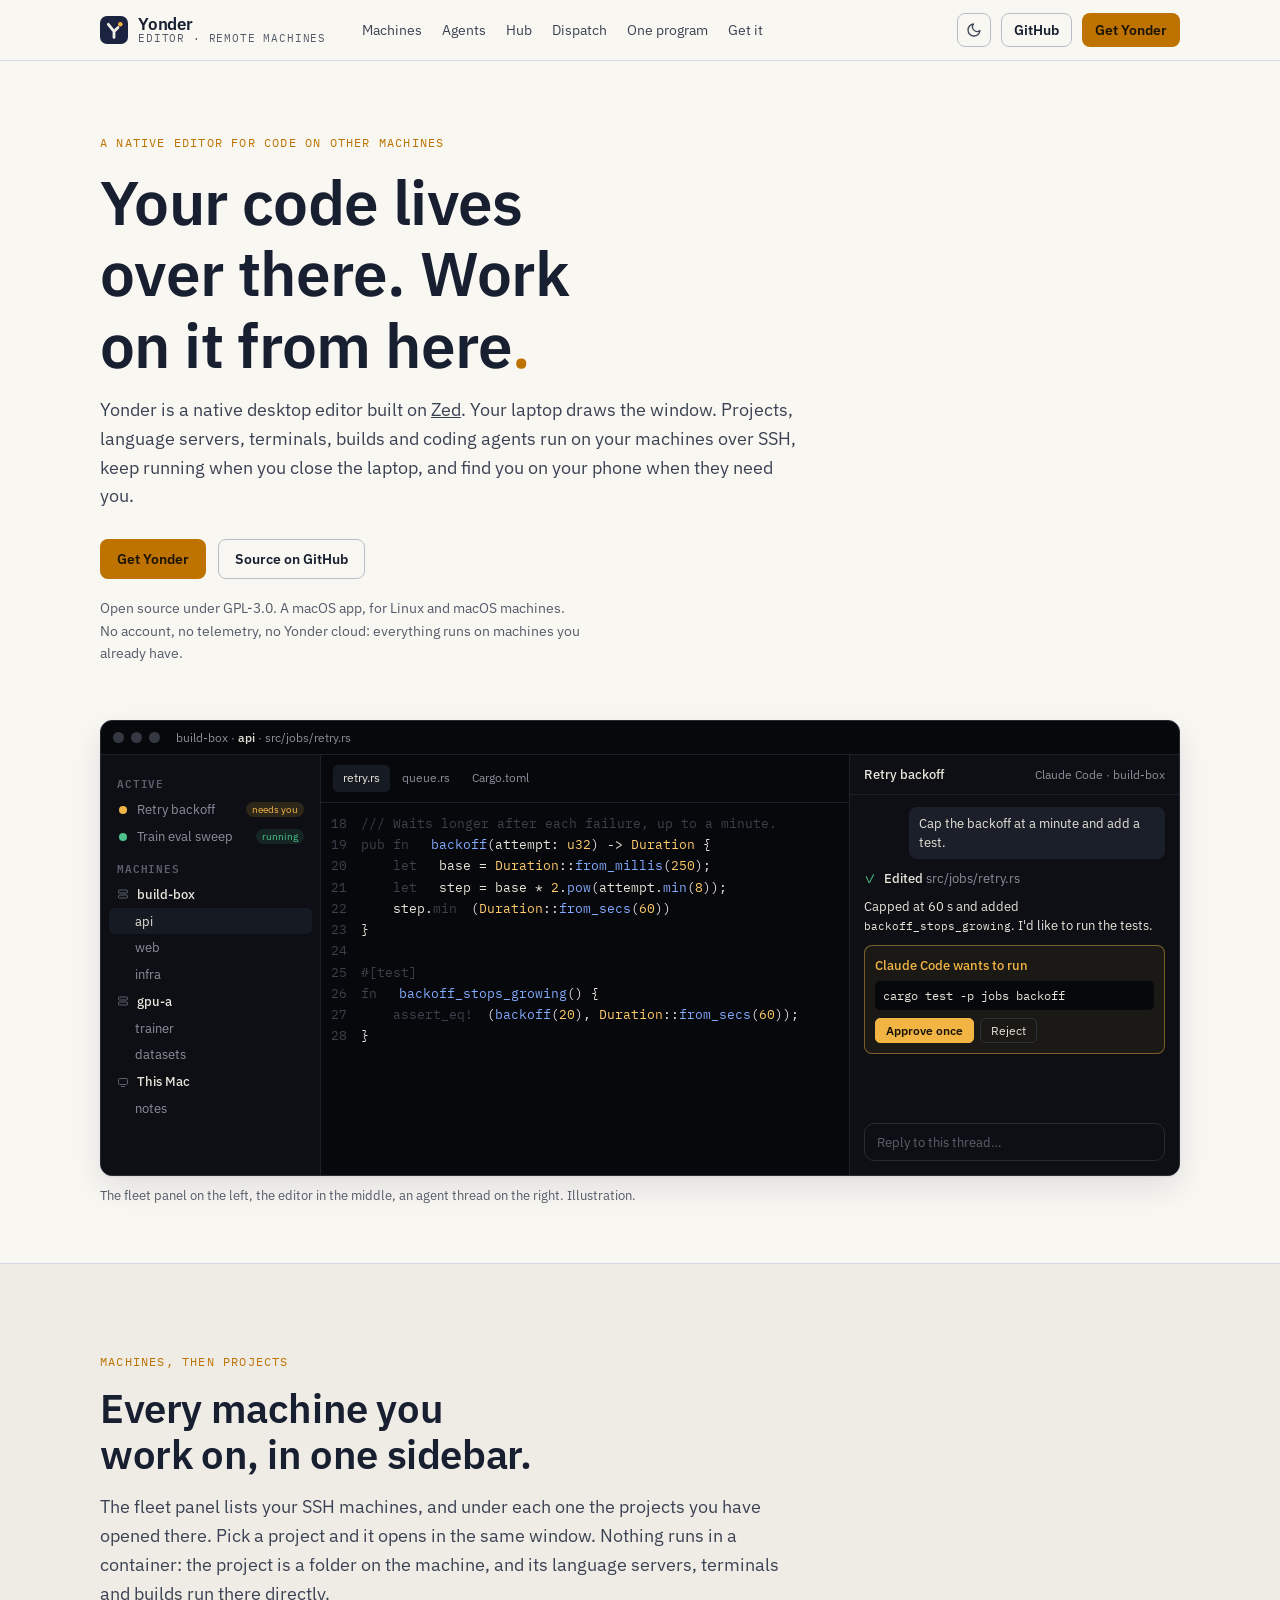
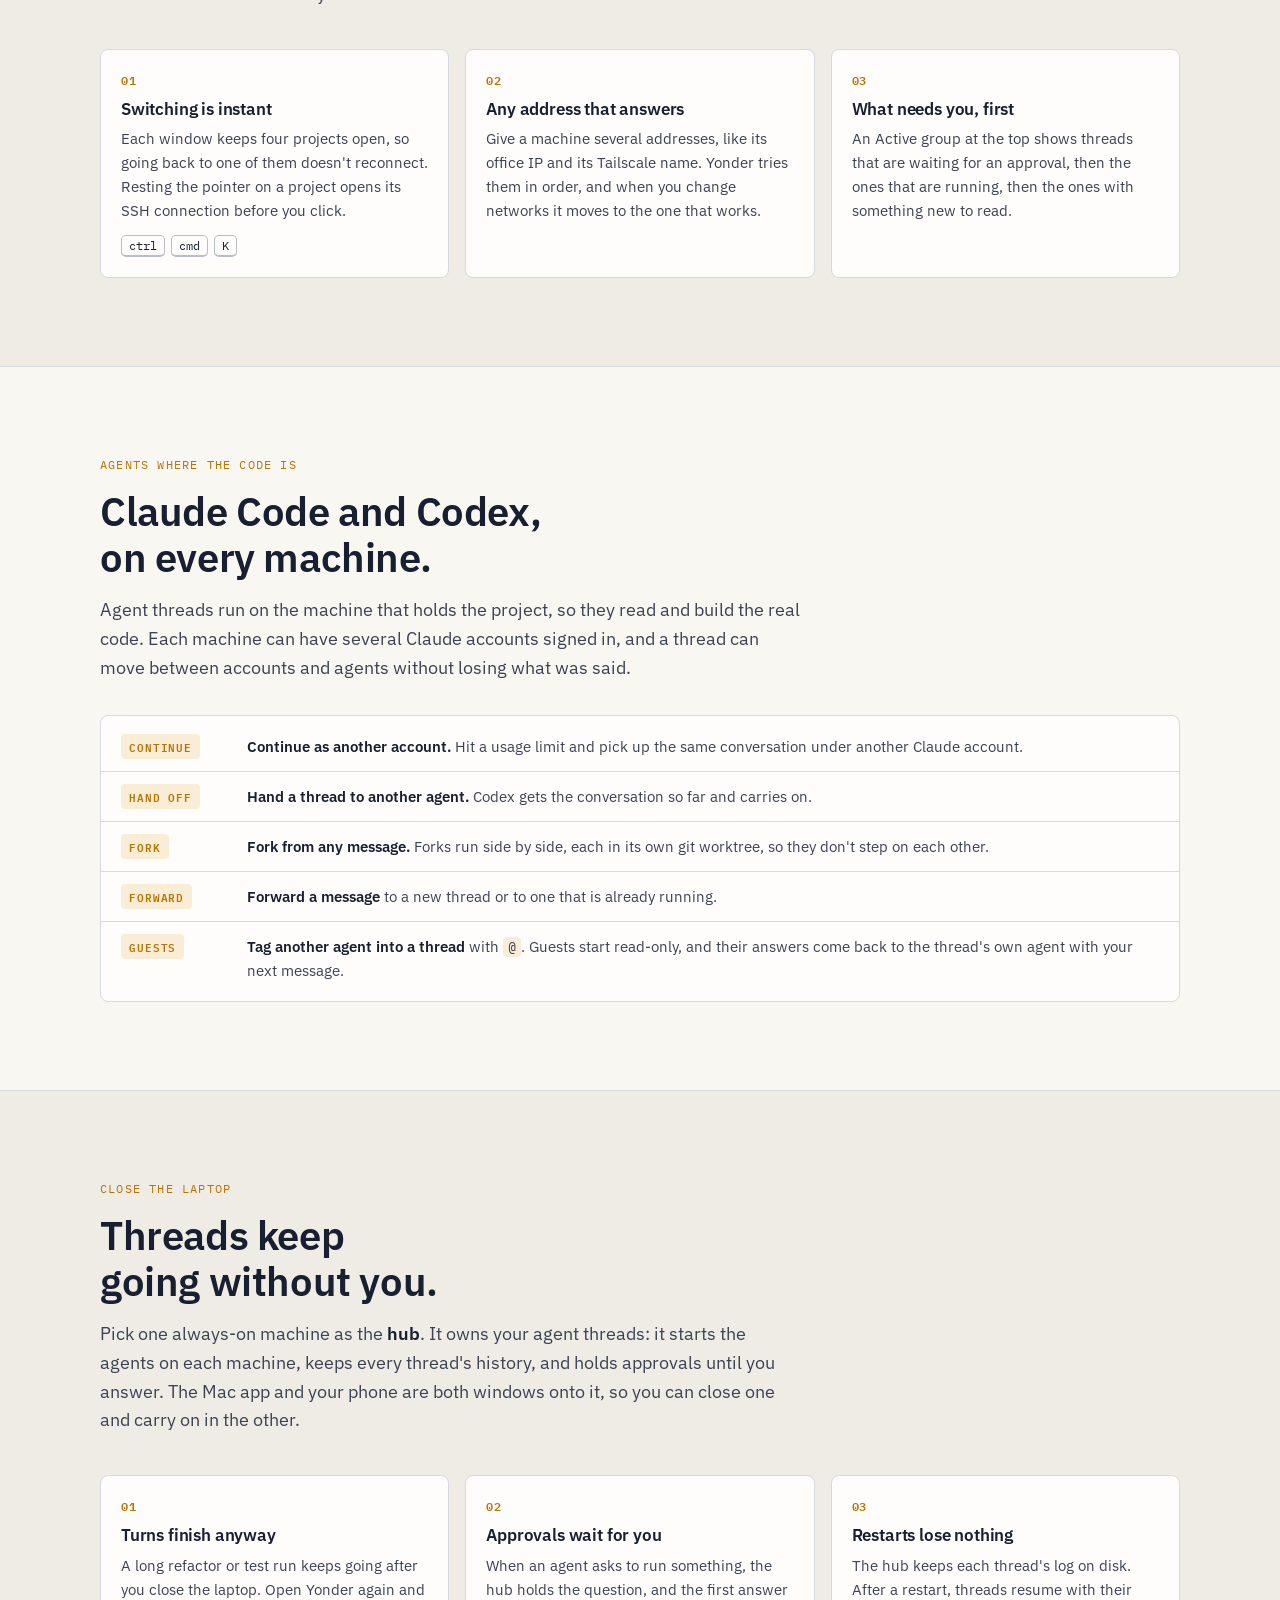
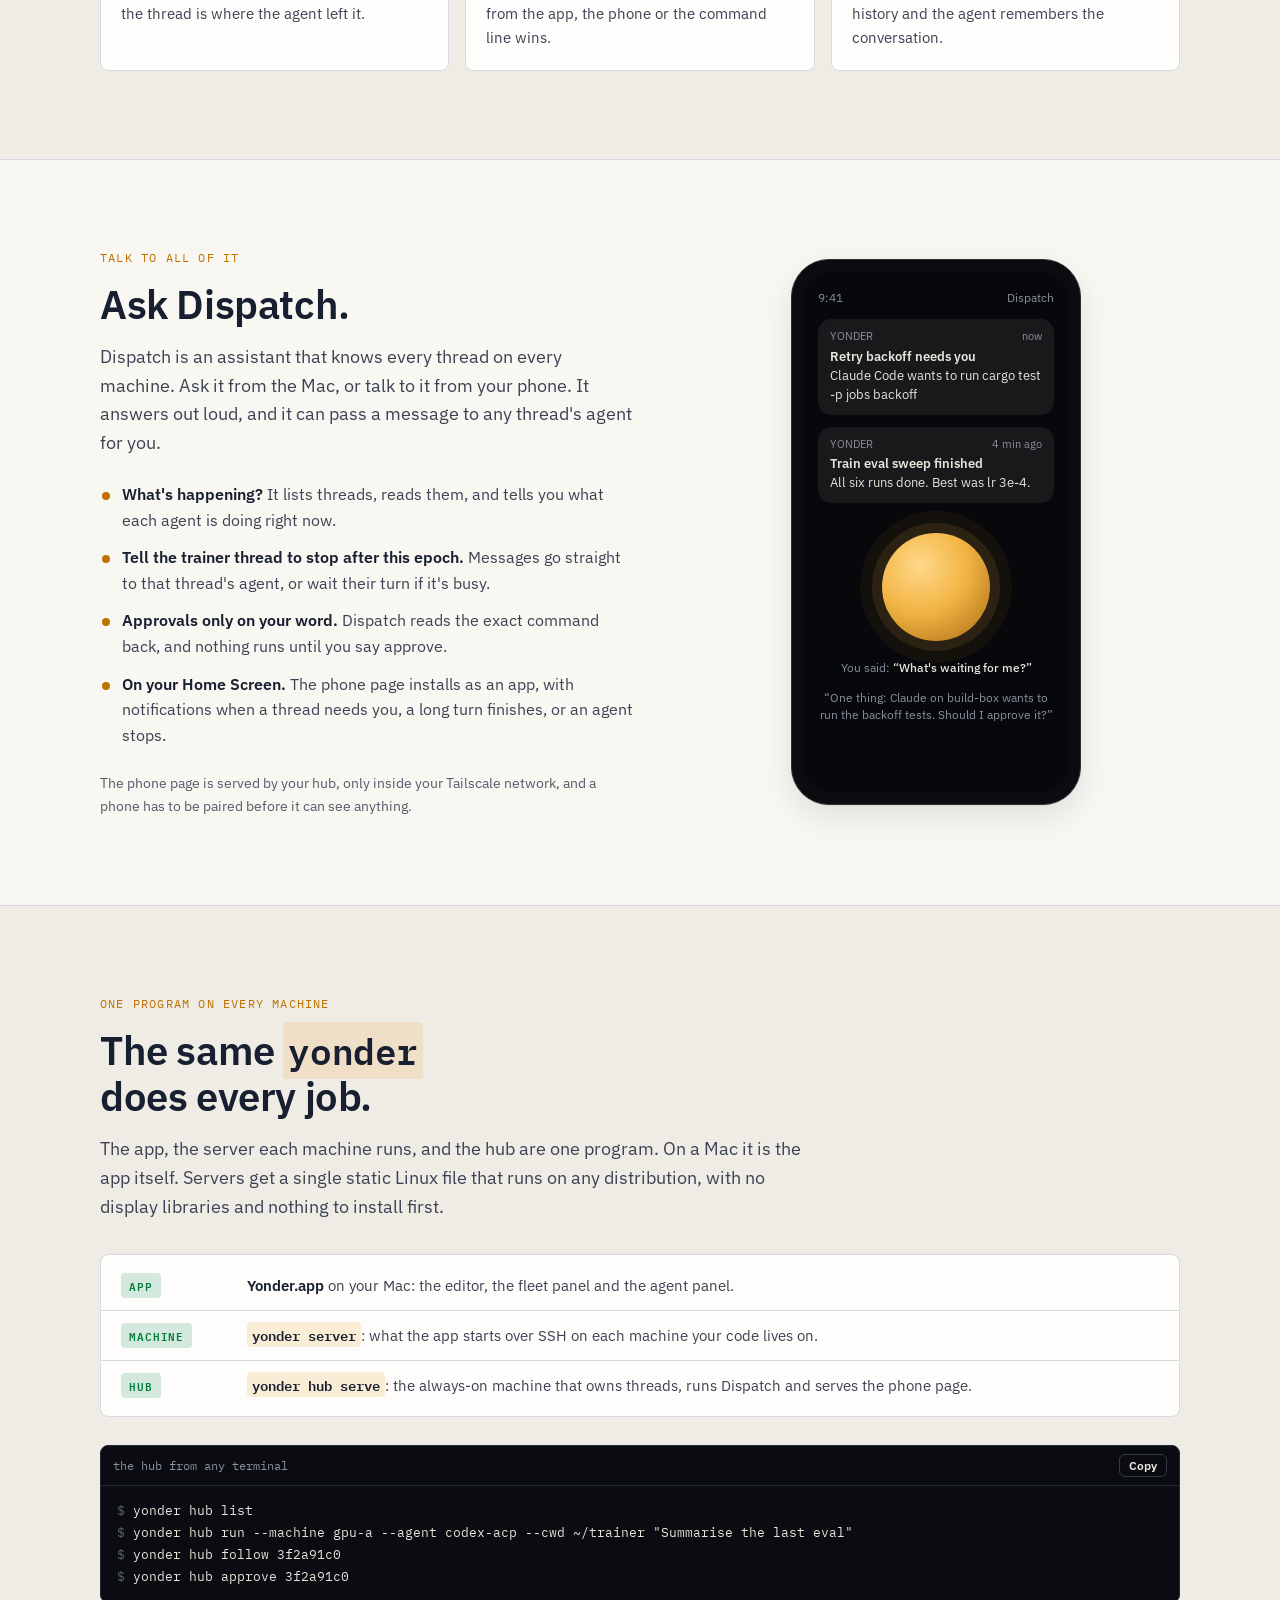
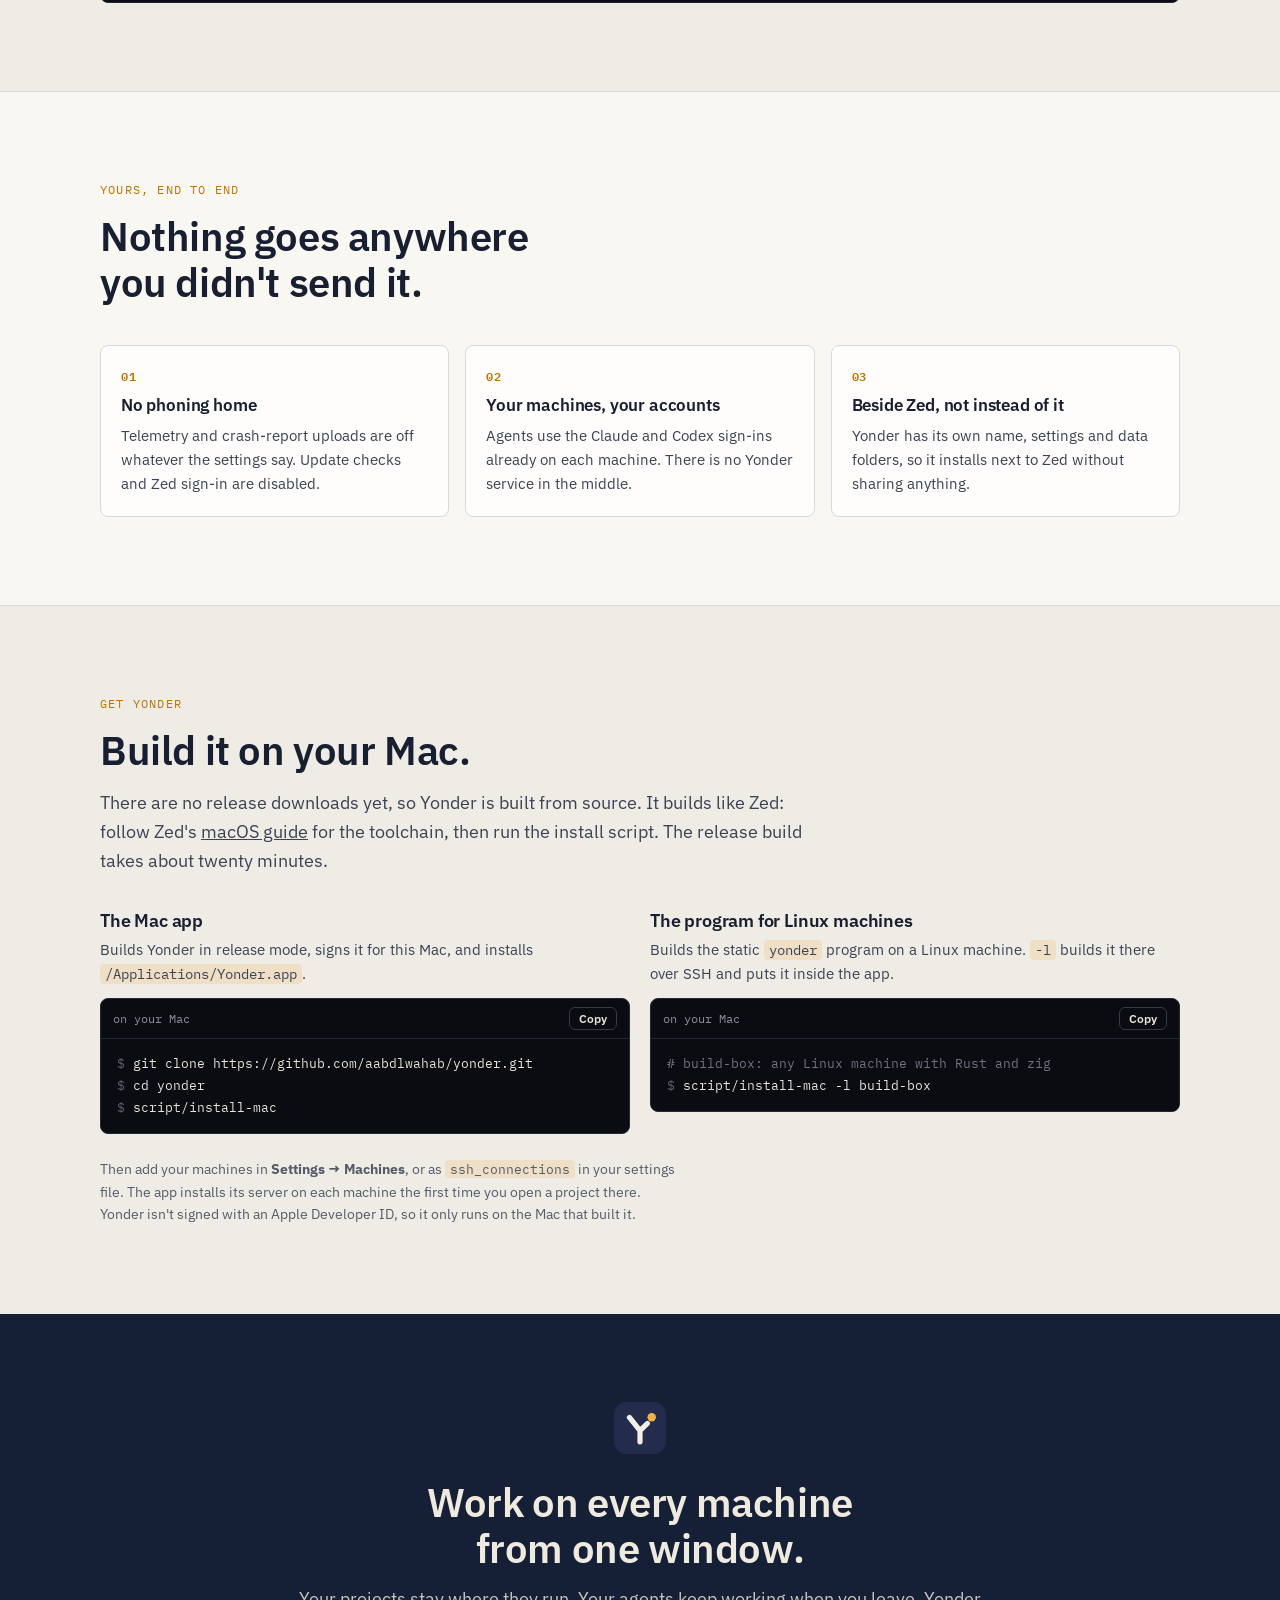
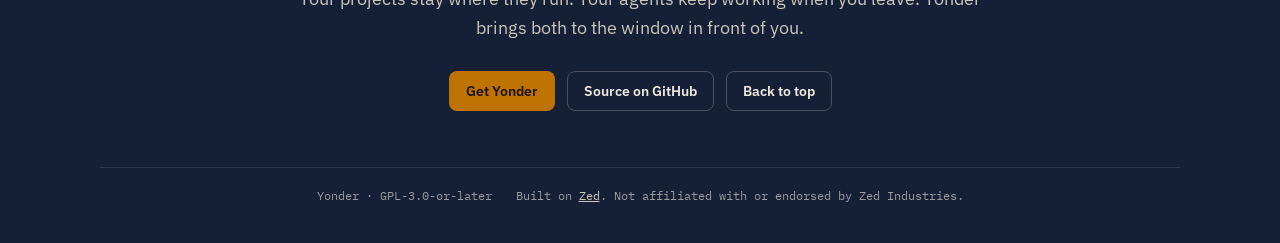
==== index.html @ e9d2e7f4 "Publish the site from b0481f9cb9" ====
<!doctype html>
<html lang="en" data-theme="dark">
  <head>
    <meta charset="utf-8" />
    <meta name="viewport" content="width=device-width, initial-scale=1, viewport-fit=cover" />
    <title>Yonder — a native editor for code on other machines</title>
    <meta
      name="description"
      content="Yonder is a native desktop editor built on Zed. Your projects, terminals and agents run on your machines over SSH, keep running with the laptop shut, and answer you from your phone."
    />
    <meta property="og:title" content="Yonder" />
    <meta property="og:description" content="A native editor for code on other machines. Built on Zed." />
    <meta property="og:image" content="https://aabdlwahab.github.io/yonder/assets/icon-512.png" />
    <!-- Apply the saved theme before first paint, so a light-theme reader never
         sees a dark flash. -->
    <script>
      (function () {
        var theme = null;
        try { theme = localStorage.getItem("yonder-theme"); } catch (error) {}
        if (theme !== "light" && theme !== "dark") {
          theme = window.matchMedia && matchMedia("(prefers-color-scheme: light)").matches ? "light" : "dark";
        }
        document.documentElement.setAttribute("data-theme", theme);
      })();
    </script>
    <link rel="preconnect" href="https://fonts.googleapis.com" />
    <link rel="preconnect" href="https://fonts.gstatic.com" crossorigin />
    <link rel="stylesheet" href="https://fonts.googleapis.com/css2?family=IBM+Plex+Mono:wght@400;500;600&family=IBM+Plex+Sans:wght@400;500;600&display=swap" />
    <link rel="stylesheet" href="assets/site.css" />
    <link rel="icon" type="image/svg+xml" href="assets/mark.svg" />
    <link rel="apple-touch-icon" href="assets/icon-180.png" />
  </head>
  <body>
    <!-- ========================= HEADER ========================= -->
    <header class="hdr">
      <div class="wrap hdr-in">
        <a class="lockup" href="#top" aria-label="Yonder home">
          <span class="mark" aria-hidden="true">
            <svg width="28" height="28" viewBox="0 0 32 32">
              <rect width="32" height="32" rx="8" fill="#1b2340" />
              <path d="M9.5 9.5 L16 17.6 M20.6 13.2 L16 17.6 V24.5" fill="none" stroke="#f2efe6" stroke-width="3.2" stroke-linecap="round" stroke-linejoin="round" />
              <circle cx="23.2" cy="9.4" r="2.6" fill="#f2b544" />
            </svg>
          </span>
          <span class="lockup-txt">
            <span class="wordmark">Yonder</span>
            <span class="sublabel">editor · remote machines</span>
          </span>
        </a>
        <nav class="nav" aria-label="Sections">
          <a href="#machines">Machines</a>
          <a href="#agents">Agents</a>
          <a href="#hub">Hub</a>
          <a href="#dispatch">Dispatch</a>
          <a href="#program">One program</a>
          <a href="#get">Get it</a>
        </nav>
        <div class="hdr-right">
          <button class="icon-btn" id="theme" type="button" aria-label="Switch between light and dark">
            <svg class="i-sun" width="16" height="16" viewBox="0 0 24 24" fill="none" stroke="currentColor" stroke-width="2" stroke-linecap="round"><circle cx="12" cy="12" r="4"/><path d="M12 2v2M12 20v2M2 12h2M20 12h2M4.9 4.9l1.4 1.4M17.7 17.7l1.4 1.4M19.1 4.9l-1.4 1.4M6.3 17.7l-1.4 1.4"/></svg>
            <svg class="i-moon" width="16" height="16" viewBox="0 0 24 24" fill="none" stroke="currentColor" stroke-width="2" stroke-linecap="round" stroke-linejoin="round"><path d="M21 12.8A9 9 0 1 1 11.2 3a7 7 0 0 0 9.8 9.8Z"/></svg>
          </button>
          <a class="btn btn-ghost hdr-cta" href="https://github.com/aabdlwahab/yonder">GitHub</a>
          <a class="btn btn-primary hdr-cta" href="#get">Get Yonder</a>
        </div>
      </div>
    </header>

    <main id="top">
      <!-- ========================= HERO ========================= -->
      <section class="hero">
        <div class="wrap">
          <p class="eyebrow">a native editor for code on other machines</p>
          <h1>Your code lives over there. Work on it from here<span class="dot">.</span></h1>
          <p class="lede">
            Yonder is a native desktop editor built on <a href="https://zed.dev">Zed</a>. Your laptop
            draws the window. Projects, language servers, terminals, builds and coding agents run
            on your machines over SSH, keep running when you close the laptop, and find you on your
            phone when they need you.
          </p>
          <div class="hero-ctas">
            <a class="btn btn-primary" href="#get">Get Yonder</a>
            <a class="btn btn-ghost" href="https://github.com/aabdlwahab/yonder">Source on GitHub</a>
          </div>
          <p class="hero-note">
            Open source under GPL-3.0. A macOS app, for Linux and macOS machines. No account, no
            telemetry, no Yonder cloud: everything runs on machines you already have.
          </p>

          <!-- An illustration of the app, not a screenshot. Decorative; the text
               around it says the same things. -->
          <div class="app" aria-hidden="true">
            <div class="app-scroll">
              <div class="app-inner">
                <div class="app-bar">
                  <span class="app-dots"><i></i><i></i><i></i></span>
                  <span class="app-crumb">build-box · <b>api</b> · src/jobs/retry.rs</span>
                </div>
                <div class="app-body">
                  <aside class="fleet">
                    <div class="fleet-h">Active</div>
                    <div class="fleet-row"><svg class="ic" viewBox="0 0 12 12"><circle cx="6" cy="6" r="4" fill="#f2b544"/></svg>Retry backoff<span class="pill wait">needs you</span></div>
                    <div class="fleet-row"><svg class="ic" viewBox="0 0 12 12"><circle cx="6" cy="6" r="4" fill="#4cc38a"/></svg>Train eval sweep<span class="pill run">running</span></div>
                    <div class="fleet-h">Machines</div>
                    <div class="fleet-row machine"><svg class="ic" viewBox="0 0 12 12" fill="none" stroke="currentColor"><rect x="1.5" y="2" width="9" height="3" rx="1"/><rect x="1.5" y="7" width="9" height="3" rx="1"/></svg>build-box</div>
                    <div class="fleet-row proj on">api</div>
                    <div class="fleet-row proj">web</div>
                    <div class="fleet-row proj">infra</div>
                    <div class="fleet-row machine"><svg class="ic" viewBox="0 0 12 12" fill="none" stroke="currentColor"><rect x="1.5" y="2" width="9" height="3" rx="1"/><rect x="1.5" y="7" width="9" height="3" rx="1"/></svg>gpu-a</div>
                    <div class="fleet-row proj">trainer</div>
                    <div class="fleet-row proj">datasets</div>
                    <div class="fleet-row machine"><svg class="ic" viewBox="0 0 12 12" fill="none" stroke="currentColor"><rect x="1.5" y="2.5" width="9" height="6" rx="1"/><path d="M4 10.5h4"/></svg>This Mac</div>
                    <div class="fleet-row proj">notes</div>
                  </aside>
                  <div class="editor">
                    <div class="tabs"><span class="tab on">retry.rs</span><span class="tab">queue.rs</span><span class="tab">Cargo.toml</span></div>
                    <div class="code">
                      <div class="ln"><span>18</span><span><span class="c">/// Waits longer after each failure, up to a minute.</span></span></div>
                      <div class="ln"><span>19</span><span><span class="k">pub fn</span> <span class="f">backoff</span>(attempt: <span class="t">u32</span>) -&gt; <span class="t">Duration</span> {</span></div>
                      <div class="ln"><span>20</span><span>    <span class="k">let</span> base = <span class="t">Duration</span>::<span class="f">from_millis</span>(<span class="t">250</span>);</span></div>
                      <div class="ln"><span>21</span><span>    <span class="k">let</span> step = base * <span class="t">2</span>.<span class="f">pow</span>(attempt.<span class="f">min</span>(<span class="t">8</span>));</span></div>
                      <div class="ln"><span>22</span><span>    step.<span class="f">min</span>(<span class="t">Duration</span>::<span class="f">from_secs</span>(<span class="t">60</span>))</span></div>
                      <div class="ln"><span>23</span><span>}</span></div>
                      <div class="ln"><span>24</span><span></span></div>
                      <div class="ln"><span>25</span><span><span class="k">#[test]</span></span></div>
                      <div class="ln"><span>26</span><span><span class="k">fn</span> <span class="f">backoff_stops_growing</span>() {</span></div>
                      <div class="ln"><span>27</span><span>    <span class="f">assert_eq!</span>(<span class="f">backoff</span>(<span class="t">20</span>), <span class="t">Duration</span>::<span class="f">from_secs</span>(<span class="t">60</span>));</span></div>
                      <div class="ln"><span>28</span><span>}</span></div>
                    </div>
                  </div>
                  <aside class="thread">
                    <div class="thread-h"><b>Retry backoff</b><span>Claude Code · build-box</span></div>
                    <div class="msgs">
                      <div class="you">Cap the backoff at a minute and add a test.</div>
                      <div class="step"><span class="ok">✓</span><span><b>Edited</b> src/jobs/retry.rs</span></div>
                      <div class="ans">Capped at 60 s and added <code style="background:none;padding:0;color:#e7e4da">backoff_stops_growing</code>. I'd like to run the tests.</div>
                      <div class="approve">
                        <div class="approve-h">Claude Code wants to run</div>
                        <pre>cargo test -p jobs backoff</pre>
                        <div class="approve-btns"><span>Approve once</span><span>Reject</span></div>
                      </div>
                    </div>
                    <div class="composer">Reply to this thread…</div>
                  </aside>
                </div>
              </div>
            </div>
          </div>
          <p class="app-cap">The fleet panel on the left, the editor in the middle, an agent thread on the right. Illustration.</p>
        </div>
      </section>

      <!-- ========================= MACHINES ========================= -->
      <section class="sec tint" id="machines">
        <div class="wrap">
          <p class="eyebrow">machines, then projects</p>
          <h2>Every machine you work on, in one sidebar.</h2>
          <p class="lede">
            The fleet panel lists your SSH machines, and under each one the projects you have opened
            there. Pick a project and it opens in the same window. Nothing runs in a container: the
            project is a folder on the machine, and its language servers, terminals and builds run
            there directly.
          </p>
          <div class="cards">
            <article class="card">
              <div class="card-n">01</div>
              <h3>Switching is instant</h3>
              <p>Each window keeps four projects open, so going back to one of them doesn't reconnect. Resting the pointer on a project opens its SSH connection before you click.</p>
              <div class="keys"><kbd>ctrl</kbd><kbd>cmd</kbd><kbd>K</kbd></div>
            </article>
            <article class="card">
              <div class="card-n">02</div>
              <h3>Any address that answers</h3>
              <p>Give a machine several addresses, like its office IP and its Tailscale name. Yonder tries them in order, and when you change networks it moves to the one that works.</p>
            </article>
            <article class="card">
              <div class="card-n">03</div>
              <h3>What needs you, first</h3>
              <p>An Active group at the top shows threads that are waiting for an approval, then the ones that are running, then the ones with something new to read.</p>
            </article>
          </div>
        </div>
      </section>

      <!-- ========================= AGENTS ========================= -->
      <section class="sec" id="agents">
        <div class="wrap">
          <p class="eyebrow">agents where the code is</p>
          <h2>Claude Code and Codex, on every machine.</h2>
          <p class="lede">
            Agent threads run on the machine that holds the project, so they read and build the real
            code. Each machine can have several Claude accounts signed in, and a thread can move
            between accounts and agents without losing what was said.
          </p>
          <div class="rows">
            <div class="row"><span class="badge">CONTINUE</span><p><b>Continue as another account.</b> Hit a usage limit and pick up the same conversation under another Claude account.</p></div>
            <div class="row"><span class="badge">HAND OFF</span><p><b>Hand a thread to another agent.</b> Codex gets the conversation so far and carries on.</p></div>
            <div class="row"><span class="badge">FORK</span><p><b>Fork from any message.</b> Forks run side by side, each in its own git worktree, so they don't step on each other.</p></div>
            <div class="row"><span class="badge">FORWARD</span><p><b>Forward a message</b> to a new thread or to one that is already running.</p></div>
            <div class="row"><span class="badge">GUESTS</span><p><b>Tag another agent into a thread</b> with <code>@</code>. Guests start read-only, and their answers come back to the thread's own agent with your next message.</p></div>
          </div>
        </div>
      </section>

      <!-- ========================= HUB ========================= -->
      <section class="sec tint" id="hub">
        <div class="wrap">
          <p class="eyebrow">close the laptop</p>
          <h2>Threads keep going without you.</h2>
          <p class="lede">
            Pick one always-on machine as the <b>hub</b>. It owns your agent threads: it starts the
            agents on each machine, keeps every thread's history, and holds approvals until you
            answer. The Mac app and your phone are both windows onto it, so you can close one and
            carry on in the other.
          </p>
          <div class="cards">
            <article class="card">
              <div class="card-n">01</div>
              <h3>Turns finish anyway</h3>
              <p>A long refactor or test run keeps going after you close the laptop. Open Yonder again and the thread is where the agent left it.</p>
            </article>
            <article class="card">
              <div class="card-n">02</div>
              <h3>Approvals wait for you</h3>
              <p>When an agent asks to run something, the hub holds the question, and the first answer from the app, the phone or the command line wins.</p>
            </article>
            <article class="card">
              <div class="card-n">03</div>
              <h3>Restarts lose nothing</h3>
              <p>The hub keeps each thread's log on disk. After a restart, threads resume with their history and the agent remembers the conversation.</p>
            </article>
          </div>
        </div>
      </section>

      <!-- ========================= DISPATCH ========================= -->
      <section class="sec" id="dispatch">
        <div class="wrap cols">
          <div>
            <p class="eyebrow">talk to all of it</p>
            <h2>Ask Dispatch.</h2>
            <p class="lede">
              Dispatch is an assistant that knows every thread on every machine. Ask it from the Mac,
              or talk to it from your phone. It answers out loud, and it can pass a message to any
              thread's agent for you.
            </p>
            <ul class="list">
              <li><b>What's happening?</b> It lists threads, reads them, and tells you what each agent is doing right now.</li>
              <li><b>Tell the trainer thread to stop after this epoch.</b> Messages go straight to that thread's agent, or wait their turn if it's busy.</li>
              <li><b>Approvals only on your word.</b> Dispatch reads the exact command back, and nothing runs until you say approve.</li>
              <li><b>On your Home Screen.</b> The phone page installs as an app, with notifications when a thread needs you, a long turn finishes, or an agent stops.</li>
            </ul>
            <p class="ps">
              The phone page is served by your hub, only inside your Tailscale network, and a phone
              has to be paired before it can see anything.
            </p>
          </div>
          <div class="phone" aria-hidden="true">
            <div class="phone-screen">
              <div class="phone-top"><span>9:41</span><span>Dispatch</span></div>
              <div class="note">
                <div class="note-h"><span>YONDER</span><span>now</span></div>
                <b>Retry backoff needs you</b><br />Claude Code wants to run cargo test -p jobs backoff
              </div>
              <div class="note">
                <div class="note-h"><span>YONDER</span><span>4 min ago</span></div>
                <b>Train eval sweep finished</b><br />All six runs done. Best was lr 3e-4.
              </div>
              <div class="orb-wrap"><div class="orb"></div></div>
              <div class="said">You said: <b>“What's waiting for me?”</b></div>
              <div class="said">“One thing: Claude on build-box wants to run the backoff tests. Should I approve it?”</div>
            </div>
          </div>
        </div>
      </section>

      <!-- ========================= ONE PROGRAM ========================= -->
      <section class="sec tint" id="program">
        <div class="wrap">
          <p class="eyebrow">one program on every machine</p>
          <h2>The same <code style="font-size:0.9em">yonder</code> does every job.</h2>
          <p class="lede">
            The app, the server each machine runs, and the hub are one program. On a Mac it is the
            app itself. Servers get a single static Linux file that runs on any distribution, with
            no display libraries and nothing to install first.
          </p>
          <div class="rows">
            <div class="row"><span class="badge ok">APP</span><p><b>Yonder.app</b> on your Mac: the editor, the fleet panel and the agent panel.</p></div>
            <div class="row"><span class="badge ok">MACHINE</span><p><b><code>yonder server</code></b>: what the app starts over SSH on each machine your code lives on.</p></div>
            <div class="row"><span class="badge ok">HUB</span><p><b><code>yonder hub serve</code></b>: the always-on machine that owns threads, runs Dispatch and serves the phone page.</p></div>
          </div>
          <div class="term">
            <div class="term-h"><span>the hub from any terminal</span><button class="copy" type="button" data-copy="hub-cli">Copy</button></div>
            <pre id="hub-cli"><span class="p">$ </span>yonder hub list
<span class="p">$ </span>yonder hub run --machine gpu-a --agent codex-acp --cwd ~/trainer "Summarise the last eval"
<span class="p">$ </span>yonder hub follow 3f2a91c0
<span class="p">$ </span>yonder hub approve 3f2a91c0</pre>
          </div>
        </div>
      </section>

      <!-- ========================= PRIVATE BY DEFAULT ========================= -->
      <section class="sec" id="private">
        <div class="wrap">
          <p class="eyebrow">yours, end to end</p>
          <h2>Nothing goes anywhere you didn't send it.</h2>
          <div class="cards">
            <article class="card">
              <div class="card-n">01</div>
              <h3>No phoning home</h3>
              <p>Telemetry and crash-report uploads are off whatever the settings say. Update checks and Zed sign-in are disabled.</p>
            </article>
            <article class="card">
              <div class="card-n">02</div>
              <h3>Your machines, your accounts</h3>
              <p>Agents use the Claude and Codex sign-ins already on each machine. There is no Yonder service in the middle.</p>
            </article>
            <article class="card">
              <div class="card-n">03</div>
              <h3>Beside Zed, not instead of it</h3>
              <p>Yonder has its own name, settings and data folders, so it installs next to Zed without sharing anything.</p>
            </article>
          </div>
        </div>
      </section>

      <!-- ========================= GET IT ========================= -->
      <section class="sec tint" id="get">
        <div class="wrap">
          <p class="eyebrow">get yonder</p>
          <h2>Build it on your Mac.</h2>
          <p class="lede">
            There are no release downloads yet, so Yonder is built from source. It builds like Zed:
            follow Zed's <a href="https://github.com/aabdlwahab/yonder/blob/main/docs/src/development/macos.md">macOS guide</a>
            for the toolchain, then run the install script. The release build takes about twenty
            minutes.
          </p>
          <div class="get-grid">
            <div class="get">
              <h3>The Mac app</h3>
              <p>Builds Yonder in release mode, signs it for this Mac, and installs <code>/Applications/Yonder.app</code>.</p>
              <div class="term">
                <div class="term-h"><span>on your Mac</span><button class="copy" type="button" data-copy="get-mac">Copy</button></div>
                <pre id="get-mac"><span class="p">$ </span>git clone https://github.com/aabdlwahab/yonder.git
<span class="p">$ </span>cd yonder
<span class="p">$ </span>script/install-mac</pre>
              </div>
            </div>
            <div class="get">
              <h3>The program for Linux machines</h3>
              <p>Builds the static <code>yonder</code> program on a Linux machine. <code>-l</code> builds it there over SSH and puts it inside the app.</p>
              <div class="term">
                <div class="term-h"><span>on your Mac</span><button class="copy" type="button" data-copy="get-linux">Copy</button></div>
                <pre id="get-linux"><span class="cm"># build-box: any Linux machine with Rust and zig</span>
<span class="p">$ </span>script/install-mac -l build-box</pre>
              </div>
            </div>
          </div>
          <p class="ps">
            Then add your machines in <b>Settings → Machines</b>, or as <code>ssh_connections</code> in
            your settings file. The app installs its server on each machine the first time you open a
            project there. Yonder isn't signed with an Apple Developer ID, so it only runs on the Mac
            that built it.
          </p>
        </div>
      </section>

      <!-- ========================= FOOTER ========================= -->
      <footer class="foot">
        <div class="wrap">
          <span class="mark" aria-hidden="true">
            <svg width="52" height="52" viewBox="0 0 32 32">
              <rect width="32" height="32" rx="8" fill="#232c4d" />
              <path d="M9.5 9.5 L16 17.6 M20.6 13.2 L16 17.6 V24.5" fill="none" stroke="#f2efe6" stroke-width="3.2" stroke-linecap="round" stroke-linejoin="round" />
              <circle cx="23.2" cy="9.4" r="2.6" fill="#f2b544" />
            </svg>
          </span>
          <h2>Work on every machine from one window.</h2>
          <p class="lede">Your projects stay where they run. Your agents keep working when you leave. Yonder brings both to the window in front of you.</p>
          <div class="hero-ctas">
            <a class="btn btn-primary" href="#get">Get Yonder</a>
            <a class="btn btn-ghost" href="https://github.com/aabdlwahab/yonder">Source on GitHub</a>
            <a class="btn btn-ghost" href="#top">Back to top</a>
          </div>
          <div class="foot-meta">
            <span>Yonder · GPL-3.0-or-later</span>
            <span>Built on <a href="https://github.com/zed-industries/zed">Zed</a>. Not affiliated with or endorsed by Zed Industries.</span>
          </div>
        </div>
      </footer>
    </main>

    <script src="assets/site.js"></script>
  </body>
</html>
---- assets/site.css ----
/* Yonder's site. Plain CSS, no build step: the file GitHub Pages serves is the
   file in this folder. Colours come from the app icon: a cream Y on deep navy
   with a detached amber dot. */

:root {
  --sans: "IBM Plex Sans", system-ui, -apple-system, "Segoe UI", sans-serif;
  --mono: "IBM Plex Mono", ui-monospace, "SF Mono", Menlo, monospace;
  --radius: 8px;
  --ease: cubic-bezier(0.2, 0.8, 0.2, 1);
  --wrap: 1120px;

  /* light */
  color-scheme: light;
  --bg: oklch(0.975 0.006 85);
  --bg2: oklch(0.945 0.009 85);
  --panel: oklch(0.995 0.003 85);
  --line: oklch(0.885 0.01 260);
  --line2: oklch(0.80 0.012 260);
  --fg: oklch(0.24 0.035 265);
  --fg2: oklch(0.38 0.03 265);
  --muted: oklch(0.47 0.025 265);
  --amber: oklch(0.62 0.15 70);
  --amber-ink: #1b1406;
  --amber-soft: oklch(0.80 0.13 78 / 0.22);
  --ok: oklch(0.52 0.14 152);
  --warn: oklch(0.55 0.14 60);
  --navy: oklch(0.24 0.045 265);
  --shadow: 0 1px 2px rgba(15, 20, 40, 0.06), 0 12px 32px rgba(15, 20, 40, 0.1);

  /* The app window illustration is always the app's own dark theme. */
  --app-bg: #07080b;
  --app-panel: #0d0f14;
  --app-line: #1c2029;
  --app-fg: #e7e4da;
  --app-muted: #8a8f9c;
  --app-dim: #5b606c;
  --app-amber: #f2b544;
  --app-green: #4cc38a;
  --app-blue: #7aa7ff;
  --app-sel: #161a22;
}

[data-theme="dark"] {
  color-scheme: dark;
  --bg: oklch(0.155 0.025 265);
  --bg2: oklch(0.185 0.03 265);
  --panel: oklch(0.21 0.032 265);
  --line: oklch(0.29 0.03 265);
  --line2: oklch(0.38 0.03 265);
  --fg: oklch(0.94 0.012 85);
  --fg2: oklch(0.82 0.012 85);
  --muted: oklch(0.69 0.02 265);
  --amber: oklch(0.80 0.14 78);
  --amber-ink: #1b1406;
  --amber-soft: oklch(0.80 0.14 78 / 0.15);
  --ok: oklch(0.78 0.14 152);
  --warn: oklch(0.82 0.13 78);
  --shadow: 0 1px 2px rgba(0, 0, 0, 0.4), 0 16px 44px rgba(0, 0, 0, 0.45);
}

* { box-sizing: border-box; }
html { scroll-behavior: smooth; scroll-padding-top: 72px; }
body {
  margin: 0;
  background: var(--bg);
  color: var(--fg);
  font: 16px/1.6 var(--sans);
  -webkit-font-smoothing: antialiased;
}
img { max-width: 100%; }
a { color: inherit; }
code { font-family: var(--mono); font-size: 0.9em; background: var(--amber-soft); padding: 1px 5px; border-radius: 4px; }
h1, h2, h3 { line-height: 1.15; text-wrap: balance; margin: 0; letter-spacing: -0.01em; }
p { margin: 0; }
:focus-visible { outline: 2px solid var(--amber); outline-offset: 2px; border-radius: 4px; }

.wrap {
  max-width: var(--wrap);
  margin: 0 auto;
  padding-left: max(20px, env(safe-area-inset-left, 0px));
  padding-right: max(20px, env(safe-area-inset-right, 0px));
}

/* ---- header ---- */
.hdr {
  position: sticky; top: 0; z-index: 10;
  background: color-mix(in oklab, var(--bg) 86%, transparent);
  backdrop-filter: saturate(1.4) blur(12px);
  -webkit-backdrop-filter: saturate(1.4) blur(12px);
  border-bottom: 1px solid var(--line);
}
.hdr-in { display: flex; align-items: center; gap: 24px; height: 60px; }
.lockup { display: flex; align-items: center; gap: 10px; text-decoration: none; }
.mark { display: inline-flex; }
.lockup-txt { display: flex; flex-direction: column; line-height: 1.05; }
.wordmark { font-weight: 600; font-size: 17px; letter-spacing: -0.01em; }
.sublabel { font-family: var(--mono); font-size: 10.5px; letter-spacing: 0.08em; color: var(--muted); text-transform: uppercase; }
.nav { display: flex; gap: 20px; margin-left: 12px; }
.nav a { font-size: 14px; color: var(--fg2); text-decoration: none; }
.nav a:hover { color: var(--fg); }
.hdr-right { margin-left: auto; display: flex; align-items: center; gap: 10px; }
.icon-btn {
  width: 34px; height: 34px; display: grid; place-items: center;
  border-radius: 8px; border: 1px solid var(--line2); background: transparent; color: var(--fg2); cursor: pointer;
}
.icon-btn:hover { color: var(--fg); border-color: var(--muted); }
[data-theme="dark"] .i-moon, [data-theme="light"] .i-sun { display: none; }
@media (max-width: 860px) { .nav { display: none; } }

/* ---- buttons ---- */
.btn {
  display: inline-flex; align-items: center; gap: 8px; height: 40px; padding: 0 16px;
  border-radius: 8px; font: 600 14px var(--sans); text-decoration: none; white-space: nowrap;
  border: 1px solid transparent; cursor: pointer;
}
.btn-primary { background: var(--amber); color: var(--amber-ink); }
.btn-primary:hover { filter: brightness(1.06); }
.btn-ghost { border-color: var(--line2); color: var(--fg); background: transparent; }
.btn-ghost:hover { border-color: var(--muted); }
.hdr-cta { height: 34px; padding: 0 12px; }
@media (max-width: 480px) { .hdr-cta { display: none; } }

/* ---- type ---- */
.eyebrow {
  font-family: var(--mono); font-size: 12px; letter-spacing: 0.1em; text-transform: uppercase;
  color: var(--amber); margin-bottom: 14px;
}
.lede { font-size: 18px; color: var(--fg2); max-width: 64ch; margin-top: 16px; }
.lede b { color: var(--fg); font-weight: 600; }

/* ---- hero ---- */
.hero { padding-block: 72px 56px; overflow: hidden; }
.hero h1 { font-size: clamp(36px, 5.6vw, 62px); font-weight: 600; max-width: 16ch; }
.hero h1 .dot { color: var(--amber); }
.hero-ctas { display: flex; flex-wrap: wrap; gap: 12px; margin-top: 28px; }
.hero-note { margin-top: 18px; font-size: 14px; color: var(--muted); max-width: 60ch; }

/* ---- app window illustration ---- */
.app {
  margin-top: 56px; border-radius: 12px; overflow: hidden;
  background: var(--app-bg); color: var(--app-fg);
  border: 1px solid #262b36; box-shadow: var(--shadow);
  font: 12.5px/1.5 var(--sans);
}
.app-scroll { overflow-x: auto; }
.app-inner { min-width: 900px; }
.app-bar { height: 34px; display: flex; align-items: center; gap: 8px; padding: 0 12px; border-bottom: 1px solid var(--app-line); color: var(--app-muted); font-size: 12px; }
.app-dots { display: flex; gap: 7px; margin-right: 8px; }
.app-dots i { width: 11px; height: 11px; border-radius: 50%; background: #333843; }
.app-crumb b { color: var(--app-fg); font-weight: 500; }
.app-body { display: grid; grid-template-columns: 220px 1fr 330px; height: 420px; }
.fleet { background: var(--app-panel); border-right: 1px solid var(--app-line); padding: 10px 8px; overflow: hidden; }
.fleet-h { font: 600 10.5px var(--mono); letter-spacing: 0.08em; text-transform: uppercase; color: var(--app-dim); padding: 8px 8px 4px; }
.fleet-row { display: flex; align-items: center; gap: 8px; padding: 4px 8px; border-radius: 5px; color: var(--app-muted); white-space: nowrap; }
.fleet-row.machine { color: var(--app-fg); font-weight: 500; }
.fleet-row.proj { padding-left: 26px; }
.fleet-row.on { background: var(--app-sel); color: var(--app-fg); }
.fleet-row .pill { margin-left: auto; font-size: 10px; padding: 0 6px; border-radius: 999px; }
.pill.wait { color: var(--app-amber); background: rgba(242, 181, 68, 0.14); }
.pill.run { color: var(--app-green); background: rgba(76, 195, 138, 0.12); }
.ic { width: 12px; height: 12px; flex: none; color: var(--app-dim); }
.editor { padding: 14px 0; overflow: hidden; font: 12.5px/1.7 var(--mono); }
.tabs { display: flex; gap: 2px; padding: 0 12px 10px; border-bottom: 1px solid var(--app-line); margin-top: -4px; }
.tab { padding: 3px 10px; border-radius: 5px; color: var(--app-muted); font-family: var(--sans); font-size: 12px; }
.tab.on { background: var(--app-sel); color: var(--app-fg); }
.code { padding: 10px 0 0; }
.ln { display: grid; grid-template-columns: 40px 1fr; white-space: pre; }
.ln span:first-child { color: #3c414c; text-align: right; padding-right: 14px; }
.k { color: #c792ea; } .f { color: #82aaff; } .s { color: #c3e88d; } .c { color: #5b606c; } .t { color: #ffcb6b; }
.thread { border-left: 1px solid var(--app-line); background: var(--app-panel); display: flex; flex-direction: column; overflow: hidden; }
.thread-h { display: flex; align-items: center; gap: 8px; padding: 10px 14px; border-bottom: 1px solid var(--app-line); }
.thread-h b { font-weight: 500; }
.thread-h span { color: var(--app-muted); font-size: 11.5px; margin-left: auto; }
.msgs { padding: 12px 14px; display: flex; flex-direction: column; gap: 10px; flex: 1; overflow: hidden; }
.you { align-self: flex-end; background: #1a1f2a; padding: 7px 10px; border-radius: 8px; max-width: 85%; }
.step { display: flex; gap: 8px; color: var(--app-muted); }
.step b { color: var(--app-fg); font-weight: 500; }
.step .ok { color: var(--app-green); }
.ans { color: var(--app-fg); }
.approve { border: 1px solid rgba(242, 181, 68, 0.45); border-radius: 8px; padding: 10px; background: rgba(242, 181, 68, 0.06); }
.approve-h { color: var(--app-amber); font-weight: 500; margin-bottom: 6px; }
.approve pre { margin: 0 0 8px; font: 11.5px/1.5 var(--mono); color: var(--app-fg); background: #07080b; padding: 6px 8px; border-radius: 5px; white-space: pre-wrap; }
.approve-btns { display: flex; gap: 6px; }
.approve-btns span { font-size: 11.5px; padding: 3px 10px; border-radius: 5px; border: 1px solid #2c313c; }
.approve-btns span:first-child { background: var(--app-amber); color: #1b1406; border-color: var(--app-amber); font-weight: 600; }
.composer { margin: 0 14px 14px; border: 1px solid #262b36; border-radius: 10px; padding: 9px 12px; color: var(--app-dim); }
.app-cap { margin-top: 10px; font-size: 13px; color: var(--muted); }

/* ---- sections ---- */
.sec { padding-block: 88px; border-top: 1px solid var(--line); }
.sec.tint { background: var(--bg2); }
.sec h2 { font-size: clamp(28px, 3.6vw, 40px); font-weight: 600; max-width: 22ch; }
.cards { display: grid; grid-template-columns: repeat(3, minmax(0, 1fr)); gap: 16px; margin-top: 40px; }
.cards.two { grid-template-columns: repeat(2, minmax(0, 1fr)); }
.card { background: var(--panel); border: 1px solid var(--line); border-radius: var(--radius); padding: 20px; min-width: 0; }
.card-n { font: 600 12px var(--mono); color: var(--amber); letter-spacing: 0.06em; margin-bottom: 10px; }
.card h3 { font-size: 17px; font-weight: 600; margin-bottom: 8px; }
.card p { font-size: 15px; color: var(--fg2); }
.card .keys { margin-top: 12px; display: flex; gap: 6px; flex-wrap: wrap; }
kbd { font: 12px var(--mono); padding: 2px 7px; border-radius: 5px; border: 1px solid var(--line2); border-bottom-width: 2px; background: var(--panel); color: var(--fg); }
@media (max-width: 880px) { .cards, .cards.two { grid-template-columns: minmax(0, 1fr); } }

.rows { margin-top: 32px; background: var(--panel); border: 1px solid var(--line); border-radius: var(--radius); padding: 6px 0; }
.row { display: grid; grid-template-columns: 110px 1fr; gap: 16px; align-items: baseline; padding: 12px 20px; border-bottom: 1px solid var(--line); }
.row:last-child { border-bottom: 0; }
.badge { font: 600 11px var(--mono); letter-spacing: 0.08em; padding: 3px 8px; border-radius: 4px; text-align: center; background: var(--amber-soft); color: var(--amber); justify-self: start; }
.badge.ok { background: color-mix(in oklab, var(--ok) 16%, transparent); color: var(--ok); }
.row p { color: var(--fg2); font-size: 15px; min-width: 0; }
.row b { color: var(--fg); font-weight: 600; }
@media (max-width: 560px) { .row { grid-template-columns: 1fr; gap: 6px; } }

.cols { display: grid; grid-template-columns: minmax(0, 1.1fr) minmax(0, 1fr); gap: 56px; align-items: center; }
@media (max-width: 880px) { .cols { grid-template-columns: minmax(0, 1fr); gap: 36px; } }
.list { margin: 24px 0 0; padding: 0; list-style: none; display: grid; gap: 12px; }
.list li { padding-left: 22px; position: relative; color: var(--fg2); }
.list li::before { content: ""; position: absolute; left: 2px; top: 0.62em; width: 8px; height: 8px; border-radius: 50%; background: var(--amber); }
.list b { color: var(--fg); font-weight: 600; }

/* ---- phone illustration ---- */
.phone {
  justify-self: center; width: 290px; max-width: 100%; border-radius: 38px; padding: 12px;
  background: #0b0c10; border: 1px solid #2a2f3a; box-shadow: var(--shadow); color: var(--app-fg);
  font: 13px/1.45 var(--sans);
}
.phone-screen { border-radius: 28px; background: var(--app-bg); padding: 18px 14px; min-height: 520px; display: flex; flex-direction: column; gap: 12px; }
.phone-top { display: flex; justify-content: space-between; color: var(--app-muted); font-size: 11.5px; }
.note { background: rgba(255, 255, 255, 0.07); border-radius: 14px; padding: 10px 12px; }
.note-h { display: flex; justify-content: space-between; color: var(--app-muted); font-size: 11px; margin-bottom: 3px; }
.note b { font-weight: 600; }
.orb-wrap { display: grid; place-items: center; padding: 18px 0 6px; }
.orb { width: 108px; height: 108px; border-radius: 50%; background: radial-gradient(circle at 35% 30%, #ffd88a, #f2b544 45%, #a86a12); box-shadow: 0 0 0 10px rgba(242, 181, 68, 0.1), 0 0 0 22px rgba(242, 181, 68, 0.05); }
@media (prefers-reduced-motion: no-preference) {
  .orb { animation: breathe 3.2s var(--ease) infinite; }
  @keyframes breathe { 50% { transform: scale(1.05); box-shadow: 0 0 0 14px rgba(242, 181, 68, 0.12), 0 0 0 30px rgba(242, 181, 68, 0.04); } }
}
.said { color: var(--app-muted); font-size: 12px; text-align: center; }
.said b { color: var(--app-fg); font-weight: 500; }

/* ---- code blocks ---- */
.term { margin-top: 28px; background: #0a0c11; color: #e7e4da; border: 1px solid #232835; border-radius: var(--radius); overflow: hidden; }
.term-h { display: flex; align-items: center; justify-content: space-between; padding: 8px 12px; border-bottom: 1px solid #232835; font: 12px var(--mono); color: #8a8f9c; }
.copy { font: 600 11.5px var(--sans); color: #e7e4da; background: transparent; border: 1px solid #343a47; border-radius: 6px; padding: 3px 9px; cursor: pointer; }
.copy:hover { border-color: #5b606c; }
.term pre { margin: 0; padding: 14px 16px; overflow-x: auto; font: 13px/1.7 var(--mono); }
.term .p { color: #5b606c; user-select: none; }
.term .cm { color: #6d7382; }

.get-grid { display: grid; grid-template-columns: repeat(2, minmax(0, 1fr)); gap: 20px; margin-top: 36px; }
.get-grid .term { margin-top: 12px; }
.get { min-width: 0; }
.get h3 { font-size: 18px; font-weight: 600; }
.get p { color: var(--fg2); font-size: 15px; margin-top: 6px; }
@media (max-width: 880px) { .get-grid { grid-template-columns: minmax(0, 1fr); } }
.ps { margin-top: 24px; font-size: 14px; color: var(--muted); max-width: 72ch; }

/* ---- footer ---- */
.foot { padding-block: 88px 40px; background: var(--navy); color: #efeadf; text-align: center; }
[data-theme="dark"] .foot { background: oklch(0.12 0.022 265); }
.foot h2 { font-size: clamp(28px, 3.6vw, 40px); font-weight: 600; margin: 18px auto 0; max-width: 20ch; }
.foot .lede { color: #c9c6be; margin: 14px auto 0; }
.foot .hero-ctas { justify-content: center; }
.foot .btn-ghost { color: #efeadf; border-color: #4a5060; }
.foot-meta { margin-top: 56px; padding-top: 20px; border-top: 1px solid rgba(255, 255, 255, 0.1); display: flex; flex-wrap: wrap; gap: 8px 24px; justify-content: center; font: 12px var(--mono); color: #9a9ba3; }
.foot-meta a { color: #c9c6be; }
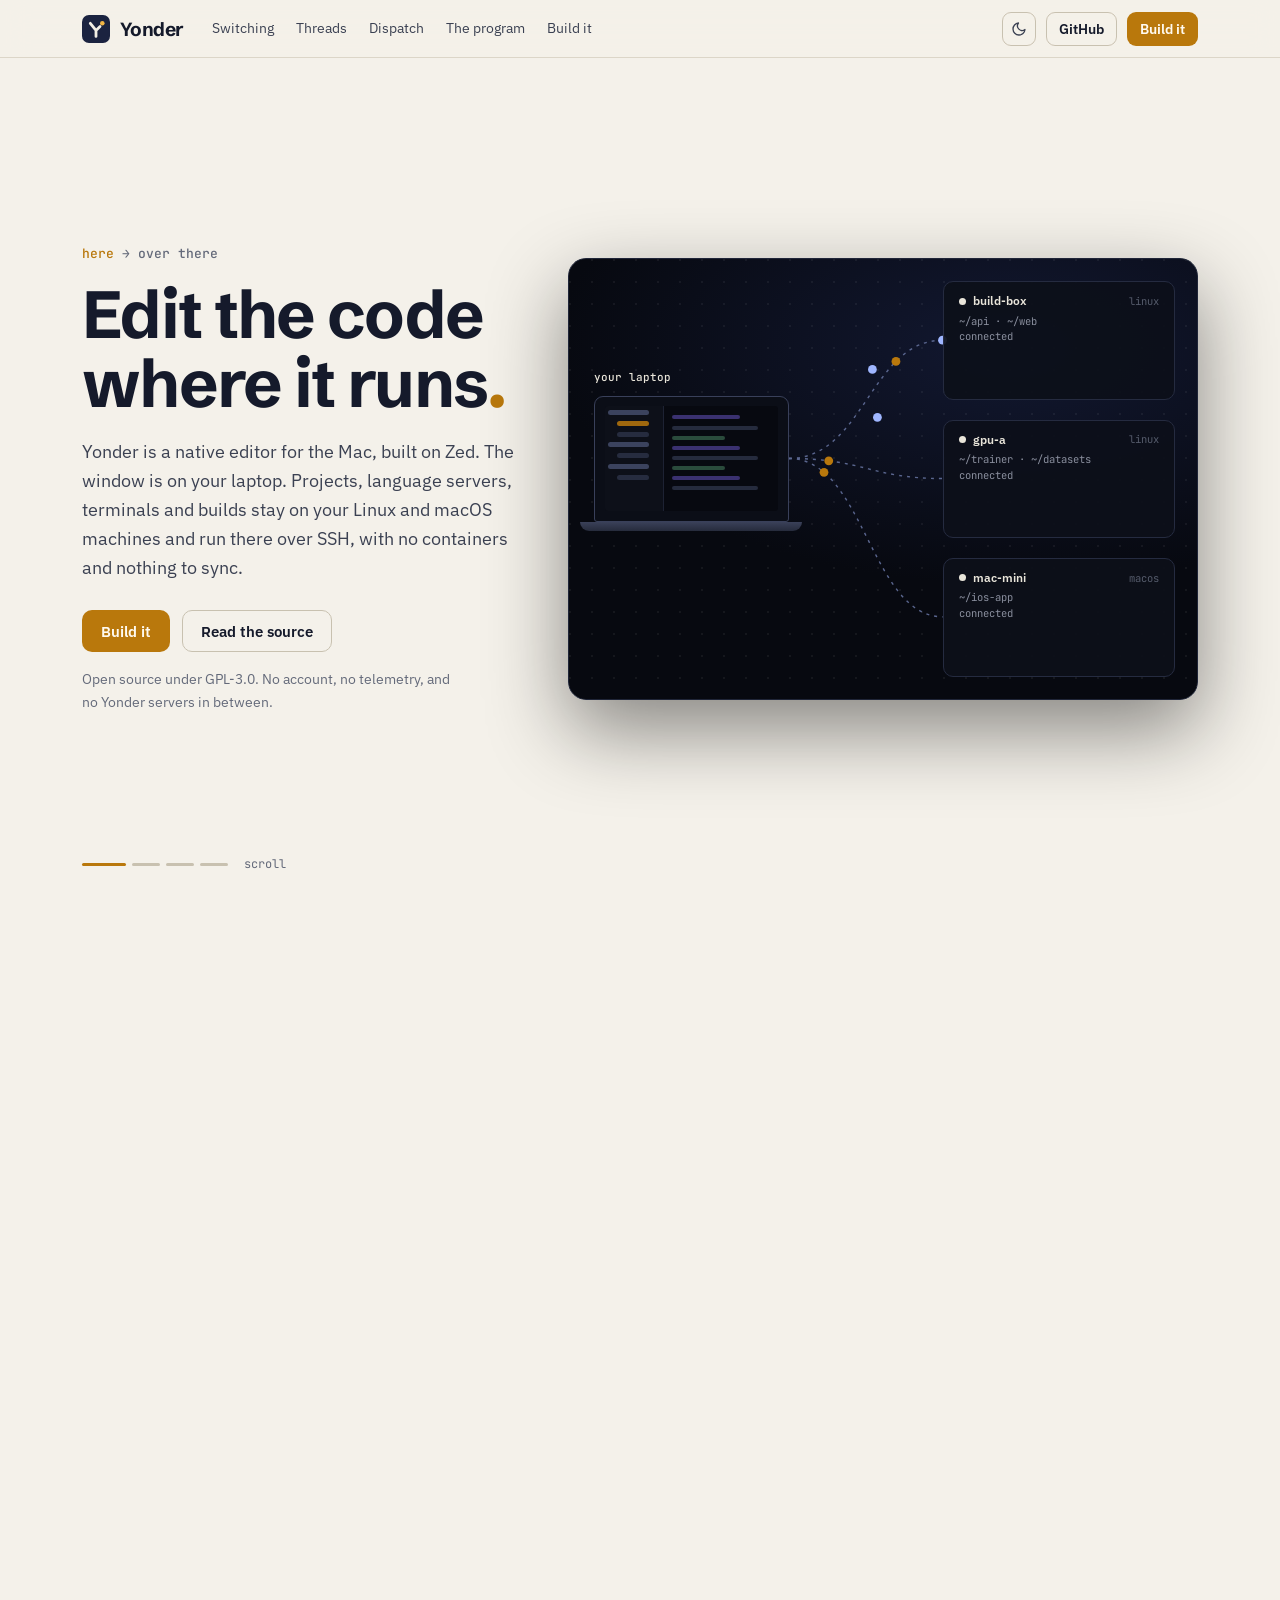
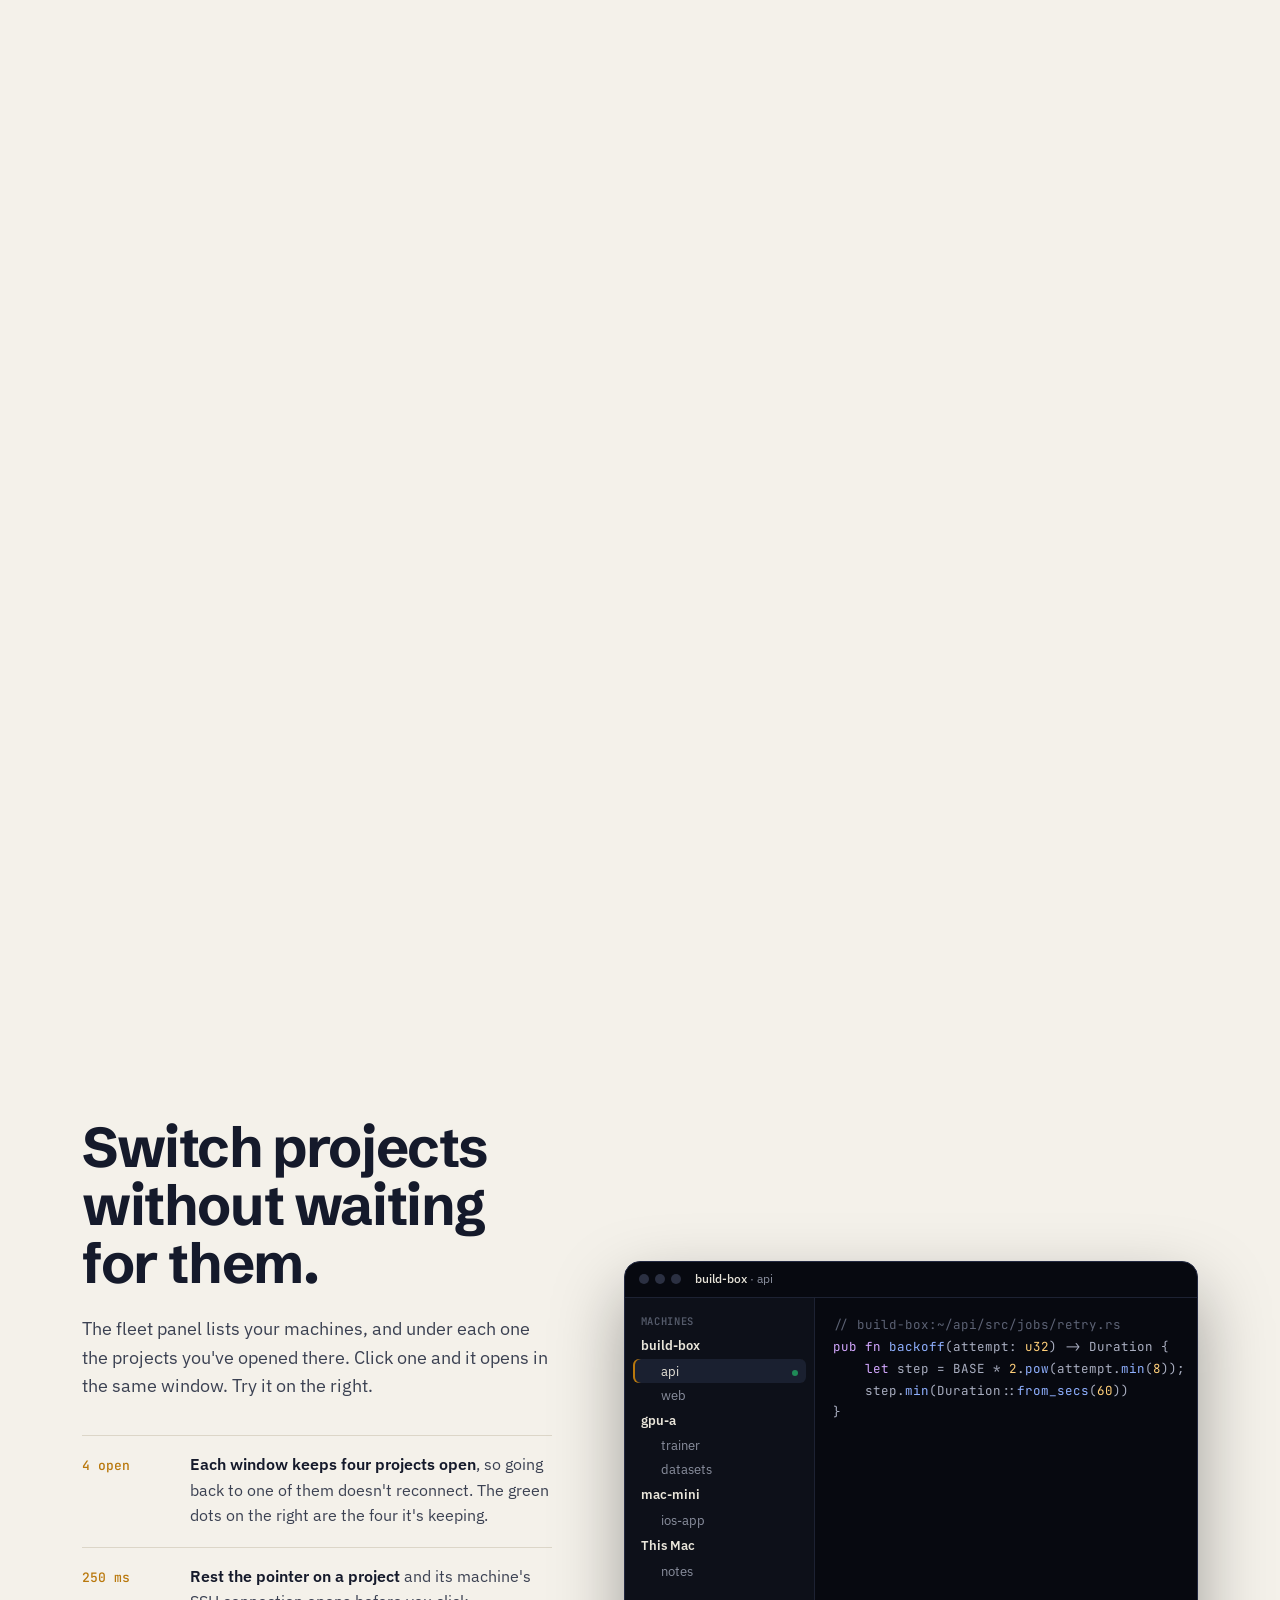
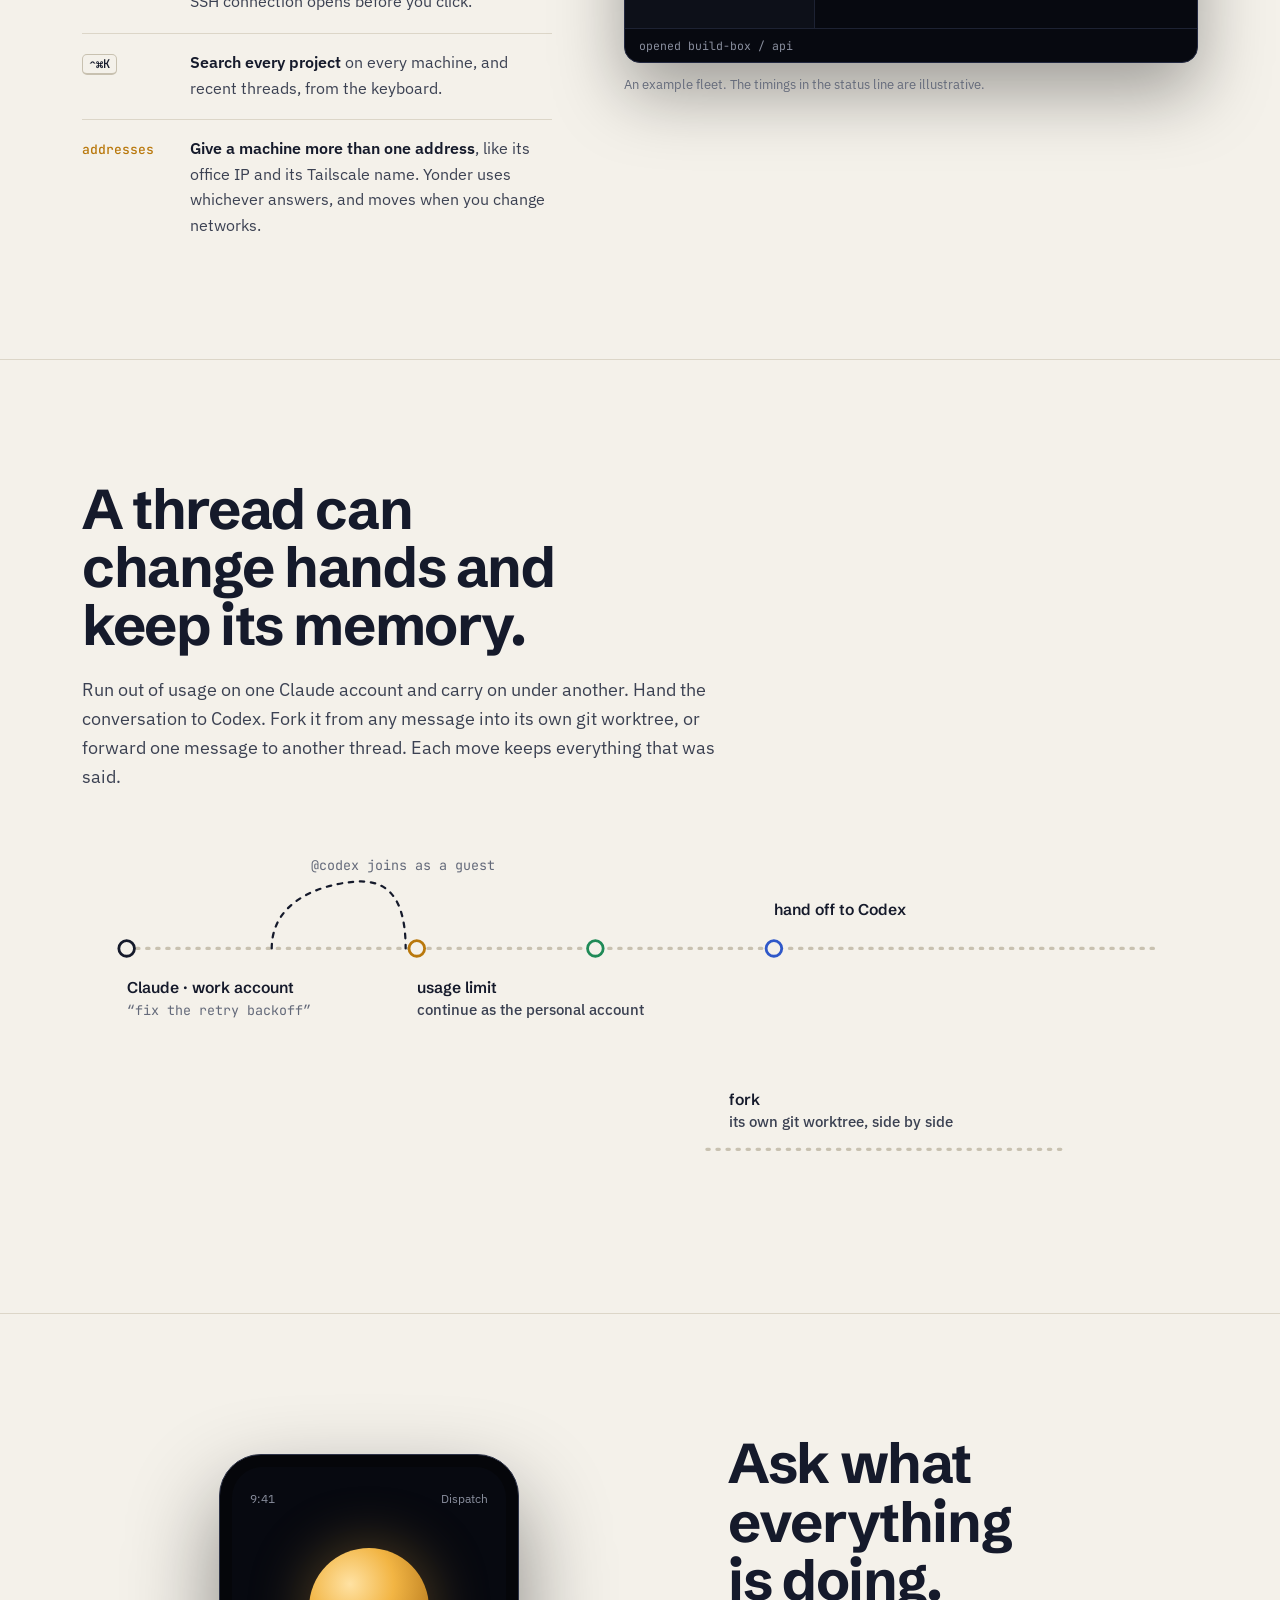
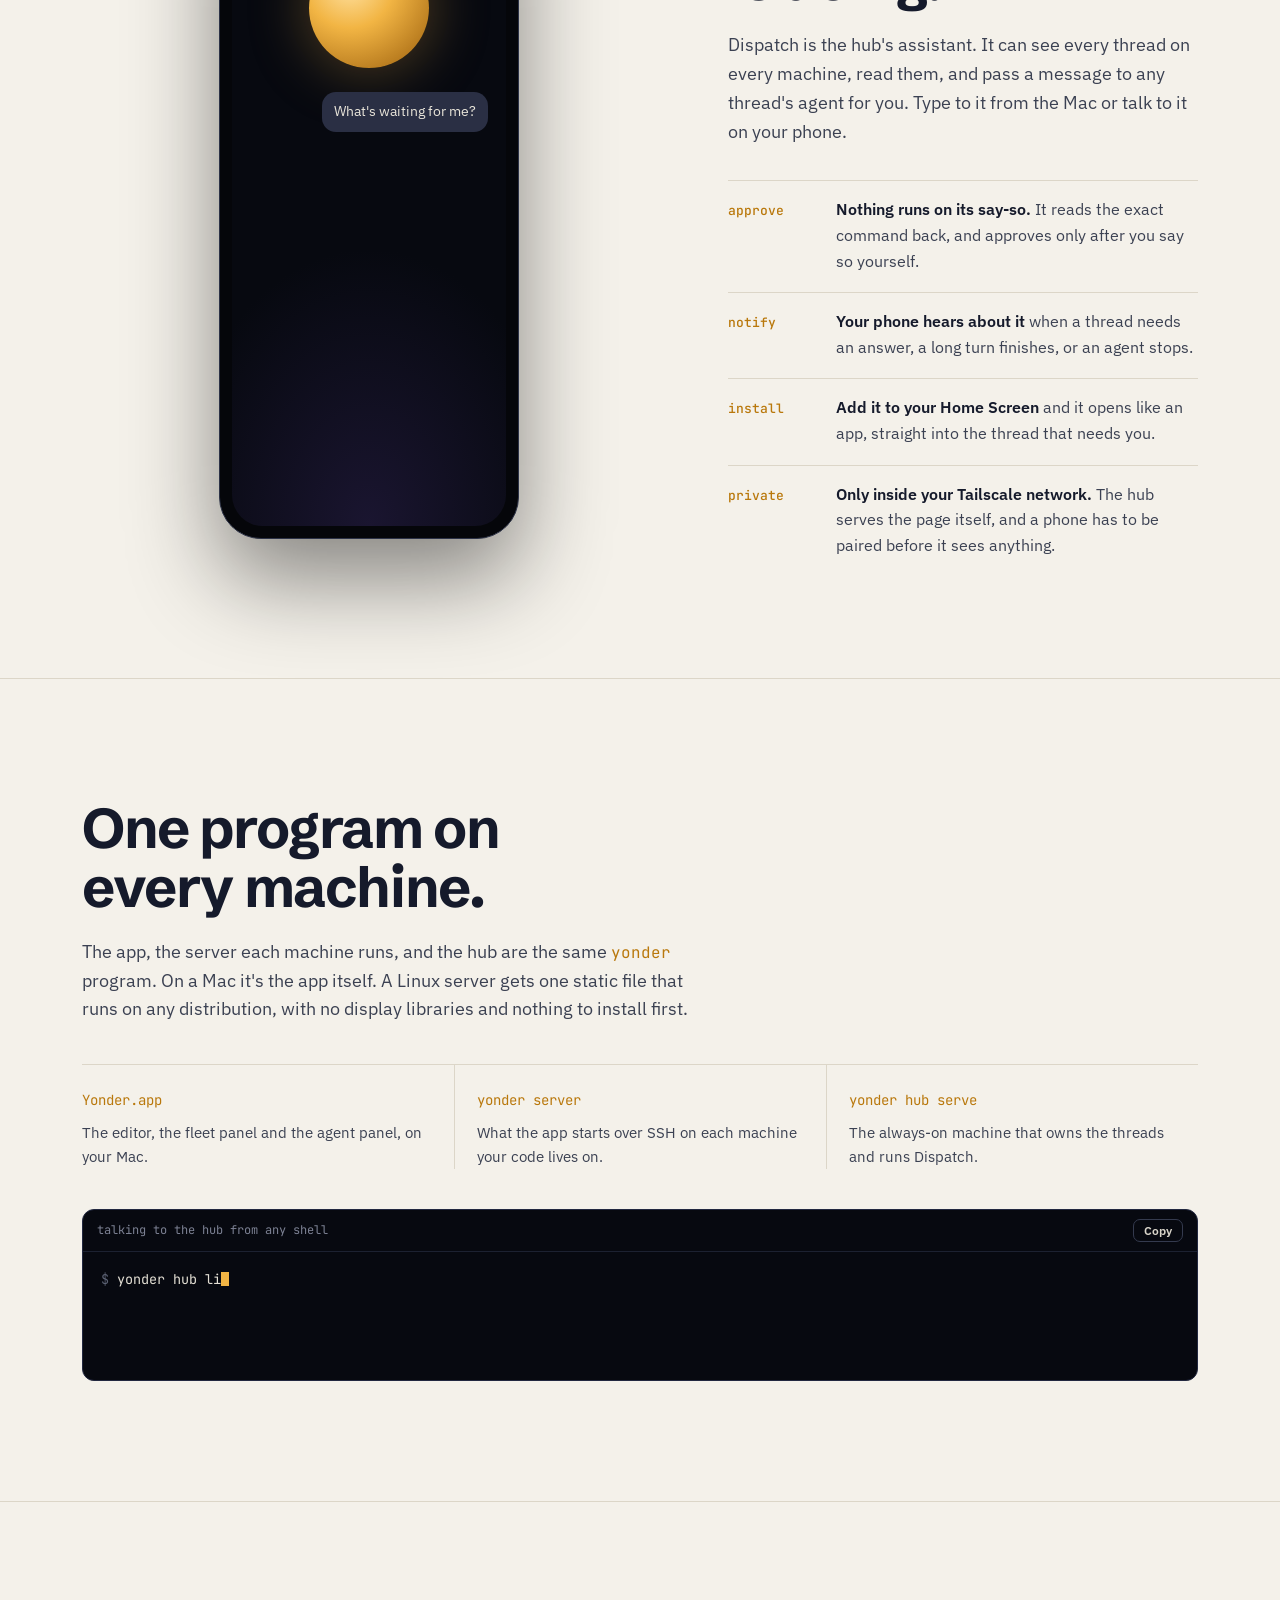
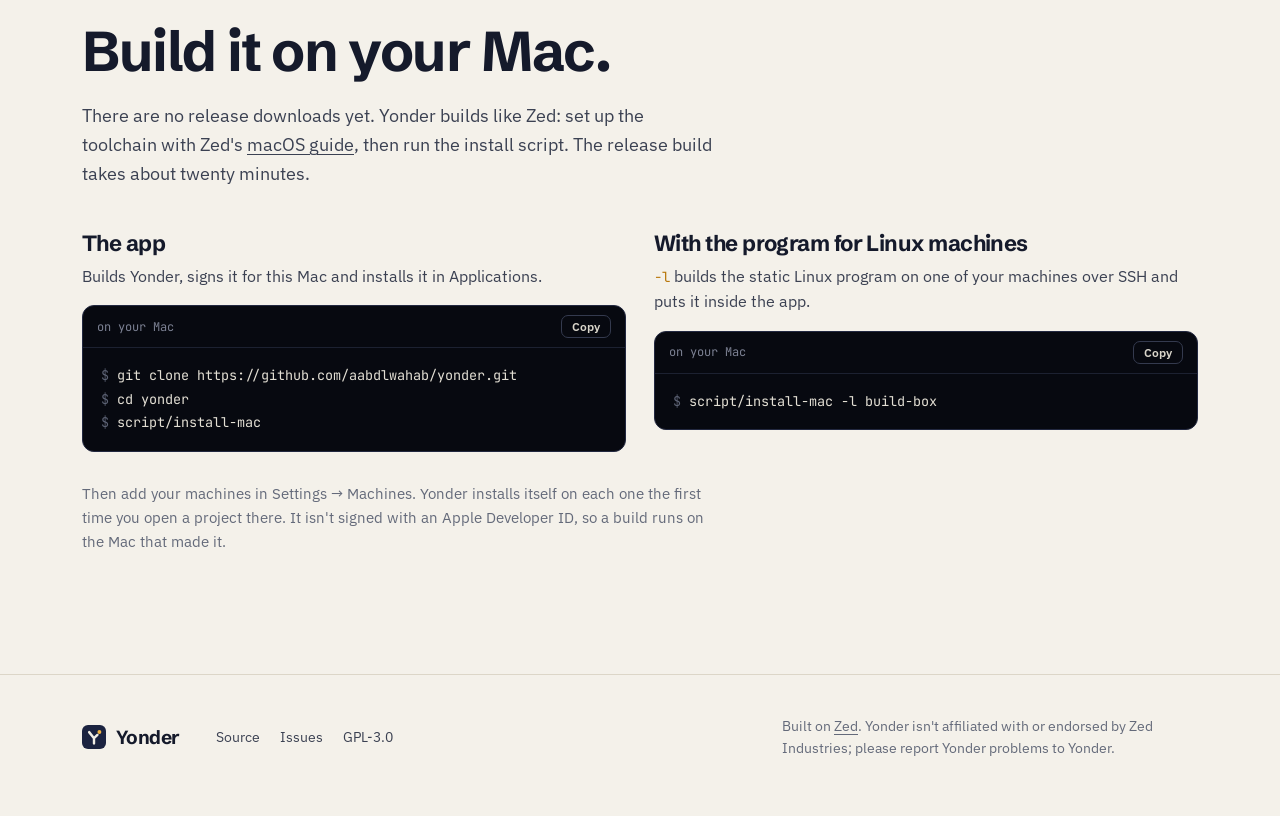
==== commit 7b107bf5: "Publish the site from 1de1789bd3" ====
--- a/index.html
+++ b/index.html
@@ -3,392 +3,408 @@
   <head>
     <meta charset="utf-8" />
     <meta name="viewport" content="width=device-width, initial-scale=1, viewport-fit=cover" />
-    <title>Yonder — a native editor for code on other machines</title>
+    <title>Yonder</title>
     <meta
       name="description"
-      content="Yonder is a native desktop editor built on Zed. Your projects, terminals and agents run on your machines over SSH, keep running with the laptop shut, and answer you from your phone."
+      content="Yonder is a native editor built on Zed. Projects, terminals and coding agents run on your machines over SSH, keep running with the laptop shut, and ask your phone before they run anything."
     />
     <meta property="og:title" content="Yonder" />
-    <meta property="og:description" content="A native editor for code on other machines. Built on Zed." />
+    <meta property="og:description" content="Edit the code where it runs. A native editor for code on other machines, built on Zed." />
     <meta property="og:image" content="https://aabdlwahab.github.io/yonder/assets/icon-512.png" />
-    <!-- Apply the saved theme before first paint, so a light-theme reader never
-         sees a dark flash. -->
     <script>
+      // The saved theme, before first paint. "js" turns on the scroll story;
+      // without it every part of the page reads in order.
       (function () {
+        var root = document.documentElement;
+        root.classList.add("js");
         var theme = null;
         try { theme = localStorage.getItem("yonder-theme"); } catch (error) {}
         if (theme !== "light" && theme !== "dark") {
           theme = window.matchMedia && matchMedia("(prefers-color-scheme: light)").matches ? "light" : "dark";
         }
-        document.documentElement.setAttribute("data-theme", theme);
+        root.setAttribute("data-theme", theme);
       })();
     </script>
     <link rel="preconnect" href="https://fonts.googleapis.com" />
     <link rel="preconnect" href="https://fonts.gstatic.com" crossorigin />
-    <link rel="stylesheet" href="https://fonts.googleapis.com/css2?family=IBM+Plex+Mono:wght@400;500;600&family=IBM+Plex+Sans:wght@400;500;600&display=swap" />
+    <link rel="stylesheet" href="https://fonts.googleapis.com/css2?family=IBM+Plex+Sans:wght@400;500;600&family=JetBrains+Mono:wght@400;500&family=Schibsted+Grotesk:wght@600;700;800&display=swap" />
     <link rel="stylesheet" href="assets/site.css" />
     <link rel="icon" type="image/svg+xml" href="assets/mark.svg" />
     <link rel="apple-touch-icon" href="assets/icon-180.png" />
   </head>
   <body>
-    <!-- ========================= HEADER ========================= -->
     <header class="hdr">
       <div class="wrap hdr-in">
-        <a class="lockup" href="#top" aria-label="Yonder home">
-          <span class="mark" aria-hidden="true">
-            <svg width="28" height="28" viewBox="0 0 32 32">
-              <rect width="32" height="32" rx="8" fill="#1b2340" />
-              <path d="M9.5 9.5 L16 17.6 M20.6 13.2 L16 17.6 V24.5" fill="none" stroke="#f2efe6" stroke-width="3.2" stroke-linecap="round" stroke-linejoin="round" />
-              <circle cx="23.2" cy="9.4" r="2.6" fill="#f2b544" />
-            </svg>
-          </span>
-          <span class="lockup-txt">
-            <span class="wordmark">Yonder</span>
-            <span class="sublabel">editor · remote machines</span>
-          </span>
+        <a class="lockup" href="#top" aria-label="Yonder, back to the top">
+          <svg width="28" height="28" viewBox="0 0 32 32" aria-hidden="true">
+            <rect width="32" height="32" rx="8" fill="#1b2340" />
+            <path d="M9.5 9.5 L16 17.6 M20.6 13.2 L16 17.6 V24.5" fill="none" stroke="#f2efe6" stroke-width="3.2" stroke-linecap="round" stroke-linejoin="round" />
+            <circle cx="23.2" cy="9.4" r="2.6" fill="#f2b544" />
+          </svg>
+          <span class="wordmark">Yonder</span>
         </a>
         <nav class="nav" aria-label="Sections">
-          <a href="#machines">Machines</a>
-          <a href="#agents">Agents</a>
-          <a href="#hub">Hub</a>
+          <a href="#switching">Switching</a>
+          <a href="#threads">Threads</a>
           <a href="#dispatch">Dispatch</a>
-          <a href="#program">One program</a>
-          <a href="#get">Get it</a>
+          <a href="#program">The program</a>
+          <a href="#build">Build it</a>
         </nav>
         <div class="hdr-right">
           <button class="icon-btn" id="theme" type="button" aria-label="Switch between light and dark">
             <svg class="i-sun" width="16" height="16" viewBox="0 0 24 24" fill="none" stroke="currentColor" stroke-width="2" stroke-linecap="round"><circle cx="12" cy="12" r="4"/><path d="M12 2v2M12 20v2M2 12h2M20 12h2M4.9 4.9l1.4 1.4M17.7 17.7l1.4 1.4M19.1 4.9l-1.4 1.4M6.3 17.7l-1.4 1.4"/></svg>
             <svg class="i-moon" width="16" height="16" viewBox="0 0 24 24" fill="none" stroke="currentColor" stroke-width="2" stroke-linecap="round" stroke-linejoin="round"><path d="M21 12.8A9 9 0 1 1 11.2 3a7 7 0 0 0 9.8 9.8Z"/></svg>
           </button>
-          <a class="btn btn-ghost hdr-cta" href="https://github.com/aabdlwahab/yonder">GitHub</a>
-          <a class="btn btn-primary hdr-cta" href="#get">Get Yonder</a>
+          <a class="btn btn-line btn-small" href="https://github.com/aabdlwahab/yonder">GitHub</a>
+          <a class="btn btn-amber btn-small" href="#build">Build it</a>
         </div>
       </div>
+      <div class="progress" aria-hidden="true"></div>
     </header>
 
     <main id="top">
-      <!-- ========================= HERO ========================= -->
-      <section class="hero">
+      <!-- The story. The stage stays put while the page scrolls past it, and
+           each quarter of the scroll is one beat: connect, agents, lid shut,
+           phone. The scene is decorative; the words beside it carry the story. -->
+      <section class="story" id="story">
+        <div class="wrap pin">
+          <div class="story-copy">
+            <article class="beat on" data-beat="1">
+              <p class="step-label"><b>here</b> → over there</p>
+              <h1>Edit the code where it runs<span class="y">.</span></h1>
+              <p class="lead">
+                Yonder is a native editor for the Mac, built on Zed. The window is on your laptop.
+                Projects, language servers, terminals and builds stay on your Linux and macOS
+                machines and run there over SSH, with no containers and nothing to sync.
+              </p>
+              <div class="ctas">
+                <a class="btn btn-amber" href="#build">Build it</a>
+                <a class="btn btn-line" href="https://github.com/aabdlwahab/yonder">Read the source</a>
+              </div>
+              <p class="small">Open source under GPL-3.0. No account, no telemetry, and no Yonder servers in between.</p>
+            </article>
+            <article class="beat" data-beat="2">
+              <p class="step-label">agents · <b>on each machine</b></p>
+              <h2>Put an agent next to the code.</h2>
+              <p class="lead">
+                Claude Code and Codex run on the machine that holds the project, so they read the
+                real files and run the real tests. A machine can have several Claude accounts
+                signed in, and any thread can use any of them.
+              </p>
+            </article>
+            <article class="beat" data-beat="3">
+              <p class="step-label">lid shut · <b>the hub carries on</b></p>
+              <h2>The threads keep going after you close the laptop.</h2>
+              <p class="lead">
+                One always-on machine is the hub. It starts the agents, keeps every thread's
+                history, and holds each agent's questions until someone answers. Open the laptop
+                again and the threads are further along.
+              </p>
+            </article>
+            <article class="beat" data-beat="4">
+              <p class="step-label">phone · <b>you decide</b></p>
+              <h2>Answer from your phone.</h2>
+              <p class="lead">
+                When an agent wants to run something, your phone says so. Tap it, read the exact
+                command and approve it there. Or ask Dispatch, out loud, what everything is
+                doing.
+              </p>
+            </article>
+            <div class="rail" aria-hidden="true"><i class="on"></i><i></i><i></i><i></i><span>scroll</span></div>
+          </div>
+
+          <div class="stage-visual" aria-hidden="true">
+            <div class="scene" data-beat="1">
+              <svg class="wires" viewBox="0 0 100 70" preserveAspectRatio="none">
+                <path id="lap1" class="wire w-lap" d="M35 31.8 C47 31.8 48 12.95 59.5 12.95" />
+                <path id="lap2" class="wire w-lap" d="M35 31.8 C47 31.8 48 35 59.5 35" />
+                <path id="lap3" class="wire w-lap" d="M35 31.8 C47 31.8 48 57.05 59.5 57.05" />
+                <path id="hub1" class="wire w-hub" d="M57.3 10 C58.4 10 58.4 12.95 59.5 12.95" />
+                <path id="hub2" class="wire w-hub" d="M48.3 15.6 C48.3 30 52 35 59.5 35" />
+                <path id="hub3" class="wire w-hub" d="M48.3 15.6 C48.3 50 52 57.05 59.5 57.05" />
+                <path id="ph" class="wire w-phone" d="M27.3 24 C34 24 33 10 39.4 10" />
+                <circle class="packet p-lap" r="0.7"><animateMotion dur="1.6s" repeatCount="indefinite"><mpath href="#lap1" /></animateMotion></circle>
+                <circle class="packet p-lap" r="0.7"><animateMotion dur="1.9s" begin="0.4s" repeatCount="indefinite"><mpath href="#lap2" /></animateMotion></circle>
+                <circle class="packet p-lap" r="0.7"><animateMotion dur="1.7s" begin="0.8s" repeatCount="indefinite"><mpath href="#lap3" /></animateMotion></circle>
+                <circle class="packet hubp" r="0.7"><animateMotion dur="1.4s" repeatCount="indefinite"><mpath href="#hub1" /></animateMotion></circle>
+                <circle class="packet hubp" r="0.7"><animateMotion dur="1.8s" begin="0.3s" repeatCount="indefinite"><mpath href="#hub2" /></animateMotion></circle>
+                <circle class="packet hubp" r="0.7"><animateMotion dur="2.1s" begin="0.6s" repeatCount="indefinite"><mpath href="#hub3" /></animateMotion></circle>
+              </svg>
+
+              <div class="node laptop">
+                <span class="tag"><b>your laptop</b></span>
+                <div class="lid">
+                  <div class="lid-screen">
+                    <div class="mini-fleet"><i class="m"></i><i class="p sel"></i><i class="p"></i><i class="m"></i><i class="p"></i><i class="m"></i><i class="p"></i></div>
+                    <div class="mini-code"><i></i><i></i><i></i><i></i><i></i><i></i><i></i><i></i></div>
+                  </div>
+                </div>
+                <div class="base"></div>
+              </div>
+
+              <div class="node hub">
+                <b><span class="led"></span>hub</b>
+                <span>always on · 3 threads</span>
+              </div>
+
+              <div class="node mach m1">
+                <div class="mach-h"><span class="led on1"></span>build-box<span class="os">linux</span></div>
+                <div class="log idle"><span>~/api · ~/web</span><span>connected</span></div>
+                <div class="log work running"><span class="cmd">claude · retry backoff</span><span>edited src/jobs/retry.rs</span><span>added backoff_stops_growing</span></div>
+                <div class="log waiting"><span class="cmd">claude · retry backoff</span><span class="wait">wants to run</span><span class="wait">cargo test -p jobs backoff</span></div>
+                <div class="log passed"><span class="cmd">claude · retry backoff</span><span class="ok">approved from phone</span><span class="ok">test result: ok. 14 passed</span></div>
+              </div>
+              <div class="node mach m2">
+                <div class="mach-h"><span class="led on1"></span>gpu-a<span class="os">linux</span></div>
+                <div class="log idle"><span>~/trainer · ~/datasets</span><span>connected</span></div>
+                <div class="log work"><span class="cmd">codex · eval sweep</span><span>run 4/6 · lr 3e-4</span><span class="ok">val loss 1.92 → 1.88</span></div>
+              </div>
+              <div class="node mach m3">
+                <div class="mach-h"><span class="led on1"></span>mac-mini<span class="os">macos</span></div>
+                <div class="log idle"><span>~/ios-app</span><span>connected</span></div>
+                <div class="log work"><span class="cmd">claude · onboarding copy</span><span>reading Views/Welcome.swift</span><span>xcodebuild … ok</span></div>
+              </div>
+
+              <div class="node phone">
+                <div class="phone-body">
+                  <div class="phone-time">9:41</div>
+                  <div class="toast">
+                    <b>Retry backoff needs you</b>
+                    Claude wants to run <code>cargo test -p jobs backoff</code>
+                    <div class="approve"><span class="yes">Approve</span><span>Reject</span></div>
+                  </div>
+                </div>
+              </div>
+            </div>
+          </div>
+        </div>
+      </section>
+
+      <!-- ========================= SWITCHING ========================= -->
+      <section class="sec" id="switching">
+        <div class="wrap split">
+          <div>
+            <h2 class="rv">Switch projects without waiting for them.</h2>
+            <p class="lead rv d1">
+              The fleet panel lists your machines, and under each one the projects you've opened
+              there. Click one and it opens in the same window. Try it on the right.
+            </p>
+            <div class="facts">
+              <div class="fact rv d1"><span class="k">4 open</span><p><b>Each window keeps four projects open</b>, so going back to one of them doesn't reconnect. The green dots on the right are the four it's keeping.</p></div>
+              <div class="fact rv d2"><span class="k">250 ms</span><p><b>Rest the pointer on a project</b> and its machine's SSH connection opens before you click.</p></div>
+              <div class="fact rv d2"><span class="k"><kbd>⌃⌘K</kbd></span><p><b>Search every project</b> on every machine, and recent threads, from the keyboard.</p></div>
+              <div class="fact rv d3"><span class="k">addresses</span><p><b>Give a machine more than one address</b>, like its office IP and its Tailscale name. Yonder uses whichever answers, and moves when you change networks.</p></div>
+            </div>
+          </div>
+          <div class="rv d1">
+            <div class="demo" id="demo">
+              <div class="demo-bar"><span class="dots"><i></i><i></i><i></i></span><span id="demo-crumb"><b>build-box</b> · api</span></div>
+              <div class="demo-body">
+                <div class="demo-fleet" role="list" aria-label="Example machines and projects">
+                  <h4>MACHINES</h4>
+                  <div class="demo-m">build-box</div>
+                  <button class="demo-p sel kept" type="button" data-p="0">api<span class="open"></span></button>
+                  <button class="demo-p" type="button" data-p="1">web<span class="open"></span></button>
+                  <div class="demo-m">gpu-a</div>
+                  <button class="demo-p" type="button" data-p="2">trainer<span class="open"></span></button>
+                  <button class="demo-p" type="button" data-p="3">datasets<span class="open"></span></button>
+                  <div class="demo-m">mac-mini</div>
+                  <button class="demo-p" type="button" data-p="4">ios-app<span class="open"></span></button>
+                  <div class="demo-m">This Mac</div>
+                  <button class="demo-p" type="button" data-p="5">notes<span class="open"></span></button>
+                </div>
+                <div class="demo-main">
+<div class="demo-pane on" data-pane="0"><span class="cm">// build-box:~/api/src/jobs/retry.rs</span>
+<span class="kw">pub fn</span> <span class="fn">backoff</span>(attempt: <span class="nu">u32</span>) -&gt; Duration {
+    <span class="kw">let</span> step = BASE * <span class="nu">2</span>.<span class="fn">pow</span>(attempt.<span class="fn">min</span>(<span class="nu">8</span>));
+    step.<span class="fn">min</span>(Duration::<span class="fn">from_secs</span>(<span class="nu">60</span>))
+}</div>
+<div class="demo-pane" data-pane="1"><span class="cm">// build-box:~/web/app/routes.ts</span>
+<span class="kw">export const</span> routes = [
+  { path: <span class="st">"/jobs"</span>, load: <span class="fn">listJobs</span> },
+  { path: <span class="st">"/jobs/:id"</span>, load: <span class="fn">jobDetail</span> },
+];</div>
+<div class="demo-pane" data-pane="2"><span class="cm"># gpu-a:~/trainer/sweep.py</span>
+<span class="kw">for</span> lr <span class="kw">in</span> [<span class="nu">1e-4</span>, <span class="nu">3e-4</span>, <span class="nu">1e-3</span>]:
+    run = <span class="fn">train</span>(config, lr=lr, epochs=<span class="nu">6</span>)
+    <span class="fn">log_eval</span>(run, split=<span class="st">"val"</span>)</div>
+<div class="demo-pane" data-pane="3"><span class="cm"># gpu-a:~/datasets/manifest.yaml</span>
+shards: <span class="nu">412</span>
+format: <span class="st">parquet</span>
+dedupe: <span class="kw">true</span></div>
+<div class="demo-pane" data-pane="4"><span class="cm">// mac-mini:~/ios-app/Views/Welcome.swift</span>
+<span class="kw">struct</span> <span class="fn">Welcome</span>: View {
+    <span class="kw">var</span> body: <span class="kw">some</span> View {
+        Text(<span class="st">"Pick up where you left off"</span>)
+    }
+}</div>
+<div class="demo-pane" data-pane="5"><span class="cm">&lt;!-- This Mac:~/notes/today.md --&gt;</span>
+- review the backoff change
+- check the eval sweep
+- answer the onboarding question</div>
+                </div>
+              </div>
+              <div class="demo-status"><span id="demo-status">opened build-box / api</span></div>
+            </div>
+            <p class="demo-note">An example fleet. The timings in the status line are illustrative.</p>
+          </div>
+        </div>
+      </section>
+
+      <!-- ========================= THREADS ========================= -->
+      <section class="sec" id="threads">
         <div class="wrap">
-          <p class="eyebrow">a native editor for code on other machines</p>
-          <h1>Your code lives over there. Work on it from here<span class="dot">.</span></h1>
-          <p class="lede">
-            Yonder is a native desktop editor built on <a href="https://zed.dev">Zed</a>. Your laptop
-            draws the window. Projects, language servers, terminals, builds and coding agents run
-            on your machines over SSH, keep running when you close the laptop, and find you on your
-            phone when they need you.
+          <h2 class="rv">A thread can change hands and keep its memory.</h2>
+          <p class="lead rv d1">
+            Run out of usage on one Claude account and carry on under another. Hand the
+            conversation to Codex. Fork it from any message into its own git worktree, or forward
+            one message to another thread. Each move keeps everything that was said.
           </p>
-          <div class="hero-ctas">
-            <a class="btn btn-primary" href="#get">Get Yonder</a>
-            <a class="btn btn-ghost" href="https://github.com/aabdlwahab/yonder">Source on GitHub</a>
-          </div>
-          <p class="hero-note">
-            Open source under GPL-3.0. A macOS app, for Linux and macOS machines. No account, no
-            telemetry, no Yonder cloud: everything runs on machines you already have.
-          </p>
-
-          <!-- An illustration of the app, not a screenshot. Decorative; the text
-               around it says the same things. -->
-          <div class="app" aria-hidden="true">
-            <div class="app-scroll">
-              <div class="app-inner">
-                <div class="app-bar">
-                  <span class="app-dots"><i></i><i></i><i></i></span>
-                  <span class="app-crumb">build-box · <b>api</b> · src/jobs/retry.rs</span>
-                </div>
-                <div class="app-body">
-                  <aside class="fleet">
-                    <div class="fleet-h">Active</div>
-                    <div class="fleet-row"><svg class="ic" viewBox="0 0 12 12"><circle cx="6" cy="6" r="4" fill="#f2b544"/></svg>Retry backoff<span class="pill wait">needs you</span></div>
-                    <div class="fleet-row"><svg class="ic" viewBox="0 0 12 12"><circle cx="6" cy="6" r="4" fill="#4cc38a"/></svg>Train eval sweep<span class="pill run">running</span></div>
-                    <div class="fleet-h">Machines</div>
-                    <div class="fleet-row machine"><svg class="ic" viewBox="0 0 12 12" fill="none" stroke="currentColor"><rect x="1.5" y="2" width="9" height="3" rx="1"/><rect x="1.5" y="7" width="9" height="3" rx="1"/></svg>build-box</div>
-                    <div class="fleet-row proj on">api</div>
-                    <div class="fleet-row proj">web</div>
-                    <div class="fleet-row proj">infra</div>
-                    <div class="fleet-row machine"><svg class="ic" viewBox="0 0 12 12" fill="none" stroke="currentColor"><rect x="1.5" y="2" width="9" height="3" rx="1"/><rect x="1.5" y="7" width="9" height="3" rx="1"/></svg>gpu-a</div>
-                    <div class="fleet-row proj">trainer</div>
-                    <div class="fleet-row proj">datasets</div>
-                    <div class="fleet-row machine"><svg class="ic" viewBox="0 0 12 12" fill="none" stroke="currentColor"><rect x="1.5" y="2.5" width="9" height="6" rx="1"/><path d="M4 10.5h4"/></svg>This Mac</div>
-                    <div class="fleet-row proj">notes</div>
-                  </aside>
-                  <div class="editor">
-                    <div class="tabs"><span class="tab on">retry.rs</span><span class="tab">queue.rs</span><span class="tab">Cargo.toml</span></div>
-                    <div class="code">
-                      <div class="ln"><span>18</span><span><span class="c">/// Waits longer after each failure, up to a minute.</span></span></div>
-                      <div class="ln"><span>19</span><span><span class="k">pub fn</span> <span class="f">backoff</span>(attempt: <span class="t">u32</span>) -&gt; <span class="t">Duration</span> {</span></div>
-                      <div class="ln"><span>20</span><span>    <span class="k">let</span> base = <span class="t">Duration</span>::<span class="f">from_millis</span>(<span class="t">250</span>);</span></div>
-                      <div class="ln"><span>21</span><span>    <span class="k">let</span> step = base * <span class="t">2</span>.<span class="f">pow</span>(attempt.<span class="f">min</span>(<span class="t">8</span>));</span></div>
-                      <div class="ln"><span>22</span><span>    step.<span class="f">min</span>(<span class="t">Duration</span>::<span class="f">from_secs</span>(<span class="t">60</span>))</span></div>
-                      <div class="ln"><span>23</span><span>}</span></div>
-                      <div class="ln"><span>24</span><span></span></div>
-                      <div class="ln"><span>25</span><span><span class="k">#[test]</span></span></div>
-                      <div class="ln"><span>26</span><span><span class="k">fn</span> <span class="f">backoff_stops_growing</span>() {</span></div>
-                      <div class="ln"><span>27</span><span>    <span class="f">assert_eq!</span>(<span class="f">backoff</span>(<span class="t">20</span>), <span class="t">Duration</span>::<span class="f">from_secs</span>(<span class="t">60</span>));</span></div>
-                      <div class="ln"><span>28</span><span>}</span></div>
-                    </div>
-                  </div>
-                  <aside class="thread">
-                    <div class="thread-h"><b>Retry backoff</b><span>Claude Code · build-box</span></div>
-                    <div class="msgs">
-                      <div class="you">Cap the backoff at a minute and add a test.</div>
-                      <div class="step"><span class="ok">✓</span><span><b>Edited</b> src/jobs/retry.rs</span></div>
-                      <div class="ans">Capped at 60 s and added <code style="background:none;padding:0;color:#e7e4da">backoff_stops_growing</code>. I'd like to run the tests.</div>
-                      <div class="approve">
-                        <div class="approve-h">Claude Code wants to run</div>
-                        <pre>cargo test -p jobs backoff</pre>
-                        <div class="approve-btns"><span>Approve once</span><span>Reject</span></div>
-                      </div>
-                    </div>
-                    <div class="composer">Reply to this thread…</div>
-                  </aside>
-                </div>
-              </div>
-            </div>
-          </div>
-          <p class="app-cap">The fleet panel on the left, the editor in the middle, an agent thread on the right. Illustration.</p>
-        </div>
-      </section>
-
-      <!-- ========================= MACHINES ========================= -->
-      <section class="sec tint" id="machines">
-        <div class="wrap">
-          <p class="eyebrow">machines, then projects</p>
-          <h2>Every machine you work on, in one sidebar.</h2>
-          <p class="lede">
-            The fleet panel lists your SSH machines, and under each one the projects you have opened
-            there. Pick a project and it opens in the same window. Nothing runs in a container: the
-            project is a folder on the machine, and its language servers, terminals and builds run
-            there directly.
-          </p>
-          <div class="cards">
-            <article class="card">
-              <div class="card-n">01</div>
-              <h3>Switching is instant</h3>
-              <p>Each window keeps four projects open, so going back to one of them doesn't reconnect. Resting the pointer on a project opens its SSH connection before you click.</p>
-              <div class="keys"><kbd>ctrl</kbd><kbd>cmd</kbd><kbd>K</kbd></div>
-            </article>
-            <article class="card">
-              <div class="card-n">02</div>
-              <h3>Any address that answers</h3>
-              <p>Give a machine several addresses, like its office IP and its Tailscale name. Yonder tries them in order, and when you change networks it moves to the one that works.</p>
-            </article>
-            <article class="card">
-              <div class="card-n">03</div>
-              <h3>What needs you, first</h3>
-              <p>An Active group at the top shows threads that are waiting for an approval, then the ones that are running, then the ones with something new to read.</p>
-            </article>
-          </div>
-        </div>
-      </section>
-
-      <!-- ========================= AGENTS ========================= -->
-      <section class="sec" id="agents">
-        <div class="wrap">
-          <p class="eyebrow">agents where the code is</p>
-          <h2>Claude Code and Codex, on every machine.</h2>
-          <p class="lede">
-            Agent threads run on the machine that holds the project, so they read and build the real
-            code. Each machine can have several Claude accounts signed in, and a thread can move
-            between accounts and agents without losing what was said.
-          </p>
-          <div class="rows">
-            <div class="row"><span class="badge">CONTINUE</span><p><b>Continue as another account.</b> Hit a usage limit and pick up the same conversation under another Claude account.</p></div>
-            <div class="row"><span class="badge">HAND OFF</span><p><b>Hand a thread to another agent.</b> Codex gets the conversation so far and carries on.</p></div>
-            <div class="row"><span class="badge">FORK</span><p><b>Fork from any message.</b> Forks run side by side, each in its own git worktree, so they don't step on each other.</p></div>
-            <div class="row"><span class="badge">FORWARD</span><p><b>Forward a message</b> to a new thread or to one that is already running.</p></div>
-            <div class="row"><span class="badge">GUESTS</span><p><b>Tag another agent into a thread</b> with <code>@</code>. Guests start read-only, and their answers come back to the thread's own agent with your next message.</p></div>
-          </div>
-        </div>
-      </section>
-
-      <!-- ========================= HUB ========================= -->
-      <section class="sec tint" id="hub">
-        <div class="wrap">
-          <p class="eyebrow">close the laptop</p>
-          <h2>Threads keep going without you.</h2>
-          <p class="lede">
-            Pick one always-on machine as the <b>hub</b>. It owns your agent threads: it starts the
-            agents on each machine, keeps every thread's history, and holds approvals until you
-            answer. The Mac app and your phone are both windows onto it, so you can close one and
-            carry on in the other.
-          </p>
-          <div class="cards">
-            <article class="card">
-              <div class="card-n">01</div>
-              <h3>Turns finish anyway</h3>
-              <p>A long refactor or test run keeps going after you close the laptop. Open Yonder again and the thread is where the agent left it.</p>
-            </article>
-            <article class="card">
-              <div class="card-n">02</div>
-              <h3>Approvals wait for you</h3>
-              <p>When an agent asks to run something, the hub holds the question, and the first answer from the app, the phone or the command line wins.</p>
-            </article>
-            <article class="card">
-              <div class="card-n">03</div>
-              <h3>Restarts lose nothing</h3>
-              <p>The hub keeps each thread's log on disk. After a restart, threads resume with their history and the agent remembers the conversation.</p>
-            </article>
+          <div class="map-wrap rv d1">
+            <svg class="map" id="map" viewBox="0 0 1000 310" role="img" aria-label="One thread moving from a Claude work account to a personal account, forking into its own worktree, handing off to Codex, and forwarding a message to another thread.">
+              <path class="ghost" d="M40 90 H960" />
+              <path class="lane a draw" data-at="0" d="M40 90 H300" />
+              <path class="lane b draw" data-at="0.22" d="M300 90 H620" />
+              <path class="lane d draw" data-at="0.42" d="M460 90 C520 90 500 200 570 200 H960" />
+              <path class="lane c draw" data-at="0.6" d="M620 90 H960" />
+              <path class="lane c draw" data-at="0.8" d="M800 90 C840 90 820 270 880 270 H960" />
+              <path class="ghost" d="M560 270 H880" />
+              <path class="lane a pop" data-at="0.08" d="M170 90 C170 40 230 30 250 30 C270 30 290 40 290 90" style="stroke-width:2;stroke-dasharray:4 6" />
+
+              <circle class="dot pop" data-at="0" cx="40" cy="90" r="7" style="stroke: var(--fg)" />
+              <circle class="dot pop" data-at="0.22" cx="300" cy="90" r="7" style="stroke: var(--amber)" />
+              <circle class="dot pop" data-at="0.42" cx="460" cy="90" r="7" style="stroke: var(--green)" />
+              <circle class="dot pop" data-at="0.6" cx="620" cy="90" r="7" style="stroke: var(--blue)" />
+              <circle class="dot pop" data-at="0.8" cx="800" cy="90" r="7" style="stroke: var(--blue)" />
+
+              <text class="t pop" data-at="0" x="40" y="130">Claude · work account</text>
+              <text class="m pop" data-at="0" x="40" y="150">“fix the retry backoff”</text>
+              <text class="m pop" data-at="0.08" x="205" y="20">@codex joins as a guest</text>
+              <text class="t pop" data-at="0.22" x="300" y="130">usage limit</text>
+              <text class="pop" data-at="0.22" x="300" y="150">continue as the personal account</text>
+              <text class="t pop" data-at="0.42" x="580" y="230">fork</text>
+              <text class="pop" data-at="0.42" x="580" y="250">its own git worktree, side by side</text>
+              <text class="t pop" data-at="0.6" x="620" y="60">hand off to Codex</text>
+              <text class="t pop" data-at="0.8" x="805" y="300" style="text-anchor:start">forward one message</text>
+              <text class="m pop" data-at="0.8" x="560" y="300">another thread on gpu-a</text>
+            </svg>
           </div>
         </div>
       </section>
 
       <!-- ========================= DISPATCH ========================= -->
       <section class="sec" id="dispatch">
-        <div class="wrap cols">
+        <div class="wrap split flip">
+          <div class="handset rv" id="handset" aria-label="An example conversation with Dispatch" role="img">
+            <div class="handset-screen">
+              <div class="handset-top"><span>9:41</span><span>Dispatch</span></div>
+              <div class="orb"></div>
+              <div class="say you">What's waiting for me?</div>
+              <div class="say it">One thing. Claude on build-box wants to run the backoff tests. Should I approve it?</div>
+              <div class="say you">Read it back.</div>
+              <div class="say it"><code>cargo test -p jobs backoff</code>, in ~/api.</div>
+              <div class="say you">Approve.</div>
+              <div class="say it">Approved. Fourteen passed. The eval sweep on gpu-a is on run five of six.</div>
+            </div>
+          </div>
           <div>
-            <p class="eyebrow">talk to all of it</p>
-            <h2>Ask Dispatch.</h2>
-            <p class="lede">
-              Dispatch is an assistant that knows every thread on every machine. Ask it from the Mac,
-              or talk to it from your phone. It answers out loud, and it can pass a message to any
-              thread's agent for you.
+            <h2 class="rv">Ask what everything is doing.</h2>
+            <p class="lead rv d1">
+              Dispatch is the hub's assistant. It can see every thread on every machine, read
+              them, and pass a message to any thread's agent for you. Type to it from the Mac or
+              talk to it on your phone.
             </p>
-            <ul class="list">
-              <li><b>What's happening?</b> It lists threads, reads them, and tells you what each agent is doing right now.</li>
-              <li><b>Tell the trainer thread to stop after this epoch.</b> Messages go straight to that thread's agent, or wait their turn if it's busy.</li>
-              <li><b>Approvals only on your word.</b> Dispatch reads the exact command back, and nothing runs until you say approve.</li>
-              <li><b>On your Home Screen.</b> The phone page installs as an app, with notifications when a thread needs you, a long turn finishes, or an agent stops.</li>
-            </ul>
-            <p class="ps">
-              The phone page is served by your hub, only inside your Tailscale network, and a phone
-              has to be paired before it can see anything.
-            </p>
-          </div>
-          <div class="phone" aria-hidden="true">
-            <div class="phone-screen">
-              <div class="phone-top"><span>9:41</span><span>Dispatch</span></div>
-              <div class="note">
-                <div class="note-h"><span>YONDER</span><span>now</span></div>
-                <b>Retry backoff needs you</b><br />Claude Code wants to run cargo test -p jobs backoff
-              </div>
-              <div class="note">
-                <div class="note-h"><span>YONDER</span><span>4 min ago</span></div>
-                <b>Train eval sweep finished</b><br />All six runs done. Best was lr 3e-4.
-              </div>
-              <div class="orb-wrap"><div class="orb"></div></div>
-              <div class="said">You said: <b>“What's waiting for me?”</b></div>
-              <div class="said">“One thing: Claude on build-box wants to run the backoff tests. Should I approve it?”</div>
-            </div>
-          </div>
-        </div>
-      </section>
-
-      <!-- ========================= ONE PROGRAM ========================= -->
-      <section class="sec tint" id="program">
+            <div class="facts">
+              <div class="fact rv d1"><span class="k">approve</span><p><b>Nothing runs on its say-so.</b> It reads the exact command back, and approves only after you say so yourself.</p></div>
+              <div class="fact rv d2"><span class="k">notify</span><p><b>Your phone hears about it</b> when a thread needs an answer, a long turn finishes, or an agent stops.</p></div>
+              <div class="fact rv d2"><span class="k">install</span><p><b>Add it to your Home Screen</b> and it opens like an app, straight into the thread that needs you.</p></div>
+              <div class="fact rv d3"><span class="k">private</span><p><b>Only inside your Tailscale network.</b> The hub serves the page itself, and a phone has to be paired before it sees anything.</p></div>
+            </div>
+          </div>
+        </div>
+      </section>
+
+      <!-- ========================= THE PROGRAM ========================= -->
+      <section class="sec" id="program">
         <div class="wrap">
-          <p class="eyebrow">one program on every machine</p>
-          <h2>The same <code style="font-size:0.9em">yonder</code> does every job.</h2>
-          <p class="lede">
-            The app, the server each machine runs, and the hub are one program. On a Mac it is the
-            app itself. Servers get a single static Linux file that runs on any distribution, with
-            no display libraries and nothing to install first.
+          <h2 class="rv">One program on every machine.</h2>
+          <p class="lead rv d1">
+            The app, the server each machine runs, and the hub are the same <code>yonder</code>
+            program. On a Mac it's the app itself. A Linux server gets one static file that runs
+            on any distribution, with no display libraries and nothing to install first.
           </p>
-          <div class="rows">
-            <div class="row"><span class="badge ok">APP</span><p><b>Yonder.app</b> on your Mac: the editor, the fleet panel and the agent panel.</p></div>
-            <div class="row"><span class="badge ok">MACHINE</span><p><b><code>yonder server</code></b>: what the app starts over SSH on each machine your code lives on.</p></div>
-            <div class="row"><span class="badge ok">HUB</span><p><b><code>yonder hub serve</code></b>: the always-on machine that owns threads, runs Dispatch and serves the phone page.</p></div>
-          </div>
-          <div class="term">
-            <div class="term-h"><span>the hub from any terminal</span><button class="copy" type="button" data-copy="hub-cli">Copy</button></div>
-            <pre id="hub-cli"><span class="p">$ </span>yonder hub list
-<span class="p">$ </span>yonder hub run --machine gpu-a --agent codex-acp --cwd ~/trainer "Summarise the last eval"
+          <div class="jobs">
+            <div class="job rv d1"><code>Yonder.app</code><p>The editor, the fleet panel and the agent panel, on your Mac.</p></div>
+            <div class="job rv d2"><code>yonder server</code><p>What the app starts over SSH on each machine your code lives on.</p></div>
+            <div class="job rv d3"><code>yonder hub serve</code><p>The always-on machine that owns the threads and runs Dispatch.</p></div>
+          </div>
+          <div class="term rv d1" id="term">
+            <div class="term-h"><span>talking to the hub from any shell</span><button class="copy" type="button" data-copy="hub-commands">Copy</button></div>
+<pre id="term-out" aria-hidden="true"></pre>
+<pre id="hub-commands" hidden><span class="p">$ </span>yonder hub list
 <span class="p">$ </span>yonder hub follow 3f2a91c0
-<span class="p">$ </span>yonder hub approve 3f2a91c0</pre>
-          </div>
-        </div>
-      </section>
-
-      <!-- ========================= PRIVATE BY DEFAULT ========================= -->
-      <section class="sec" id="private">
+<span class="p">$ </span>yonder hub approve 3f2a91c0
+<span class="p">$ </span>yonder hub run --machine gpu-a --agent codex-acp --cwd ~/trainer "Summarise the last eval"</pre>
+          </div>
+        </div>
+      </section>
+
+      <!-- ========================= BUILD IT ========================= -->
+      <section class="sec" id="build">
         <div class="wrap">
-          <p class="eyebrow">yours, end to end</p>
-          <h2>Nothing goes anywhere you didn't send it.</h2>
-          <div class="cards">
-            <article class="card">
-              <div class="card-n">01</div>
-              <h3>No phoning home</h3>
-              <p>Telemetry and crash-report uploads are off whatever the settings say. Update checks and Zed sign-in are disabled.</p>
-            </article>
-            <article class="card">
-              <div class="card-n">02</div>
-              <h3>Your machines, your accounts</h3>
-              <p>Agents use the Claude and Codex sign-ins already on each machine. There is no Yonder service in the middle.</p>
-            </article>
-            <article class="card">
-              <div class="card-n">03</div>
-              <h3>Beside Zed, not instead of it</h3>
-              <p>Yonder has its own name, settings and data folders, so it installs next to Zed without sharing anything.</p>
-            </article>
-          </div>
-        </div>
-      </section>
-
-      <!-- ========================= GET IT ========================= -->
-      <section class="sec tint" id="get">
-        <div class="wrap">
-          <p class="eyebrow">get yonder</p>
-          <h2>Build it on your Mac.</h2>
-          <p class="lede">
-            There are no release downloads yet, so Yonder is built from source. It builds like Zed:
-            follow Zed's <a href="https://github.com/aabdlwahab/yonder/blob/main/docs/src/development/macos.md">macOS guide</a>
-            for the toolchain, then run the install script. The release build takes about twenty
-            minutes.
+          <h2 class="rv">Build it on your Mac.</h2>
+          <p class="lead rv d1">
+            There are no release downloads yet. Yonder builds like Zed: set up the toolchain with
+            Zed's <a href="https://github.com/aabdlwahab/yonder/blob/main/docs/src/development/macos.md">macOS guide</a>,
+            then run the install script. The release build takes about twenty minutes.
           </p>
-          <div class="get-grid">
-            <div class="get">
-              <h3>The Mac app</h3>
-              <p>Builds Yonder in release mode, signs it for this Mac, and installs <code>/Applications/Yonder.app</code>.</p>
+          <div class="get">
+            <div class="rv d1">
+              <h3>The app</h3>
+              <p>Builds Yonder, signs it for this Mac and installs it in Applications.</p>
               <div class="term">
                 <div class="term-h"><span>on your Mac</span><button class="copy" type="button" data-copy="get-mac">Copy</button></div>
-                <pre id="get-mac"><span class="p">$ </span>git clone https://github.com/aabdlwahab/yonder.git
+<pre id="get-mac"><span class="p">$ </span>git clone https://github.com/aabdlwahab/yonder.git
 <span class="p">$ </span>cd yonder
 <span class="p">$ </span>script/install-mac</pre>
               </div>
             </div>
-            <div class="get">
-              <h3>The program for Linux machines</h3>
-              <p>Builds the static <code>yonder</code> program on a Linux machine. <code>-l</code> builds it there over SSH and puts it inside the app.</p>
+            <div class="rv d2">
+              <h3>With the program for Linux machines</h3>
+              <p><code>-l</code> builds the static Linux program on one of your machines over SSH and puts it inside the app.</p>
               <div class="term">
                 <div class="term-h"><span>on your Mac</span><button class="copy" type="button" data-copy="get-linux">Copy</button></div>
-                <pre id="get-linux"><span class="cm"># build-box: any Linux machine with Rust and zig</span>
-<span class="p">$ </span>script/install-mac -l build-box</pre>
-              </div>
-            </div>
-          </div>
-          <p class="ps">
-            Then add your machines in <b>Settings → Machines</b>, or as <code>ssh_connections</code> in
-            your settings file. The app installs its server on each machine the first time you open a
-            project there. Yonder isn't signed with an Apple Developer ID, so it only runs on the Mac
-            that built it.
+<pre id="get-linux"><span class="p">$ </span>script/install-mac -l build-box</pre>
+              </div>
+            </div>
+          </div>
+          <p class="after rv d1">
+            Then add your machines in Settings → Machines. Yonder installs itself on each one the
+            first time you open a project there. It isn't signed with an Apple Developer ID, so a
+            build runs on the Mac that made it.
           </p>
         </div>
       </section>
-
-      <!-- ========================= FOOTER ========================= -->
-      <footer class="foot">
-        <div class="wrap">
-          <span class="mark" aria-hidden="true">
-            <svg width="52" height="52" viewBox="0 0 32 32">
-              <rect width="32" height="32" rx="8" fill="#232c4d" />
-              <path d="M9.5 9.5 L16 17.6 M20.6 13.2 L16 17.6 V24.5" fill="none" stroke="#f2efe6" stroke-width="3.2" stroke-linecap="round" stroke-linejoin="round" />
-              <circle cx="23.2" cy="9.4" r="2.6" fill="#f2b544" />
-            </svg>
-          </span>
-          <h2>Work on every machine from one window.</h2>
-          <p class="lede">Your projects stay where they run. Your agents keep working when you leave. Yonder brings both to the window in front of you.</p>
-          <div class="hero-ctas">
-            <a class="btn btn-primary" href="#get">Get Yonder</a>
-            <a class="btn btn-ghost" href="https://github.com/aabdlwahab/yonder">Source on GitHub</a>
-            <a class="btn btn-ghost" href="#top">Back to top</a>
-          </div>
-          <div class="foot-meta">
-            <span>Yonder · GPL-3.0-or-later</span>
-            <span>Built on <a href="https://github.com/zed-industries/zed">Zed</a>. Not affiliated with or endorsed by Zed Industries.</span>
-          </div>
-        </div>
-      </footer>
     </main>
+
+    <footer class="foot">
+      <div class="wrap foot-in">
+        <a class="lockup" href="#top">
+          <svg width="24" height="24" viewBox="0 0 32 32" aria-hidden="true">
+            <rect width="32" height="32" rx="8" fill="#1b2340" />
+            <path d="M9.5 9.5 L16 17.6 M20.6 13.2 L16 17.6 V24.5" fill="none" stroke="#f2efe6" stroke-width="3.2" stroke-linecap="round" stroke-linejoin="round" />
+            <circle cx="23.2" cy="9.4" r="2.6" fill="#f2b544" />
+          </svg>
+          <span class="wordmark">Yonder</span>
+        </a>
+        <nav aria-label="Links">
+          <a href="https://github.com/aabdlwahab/yonder">Source</a>
+          <a href="https://github.com/aabdlwahab/yonder/issues">Issues</a>
+          <a href="https://github.com/aabdlwahab/yonder/blob/main/LICENSE-GPL">GPL-3.0</a>
+        </nav>
+        <p class="foot-note">Built on <a href="https://github.com/zed-industries/zed">Zed</a>. Yonder isn't affiliated with or endorsed by Zed Industries; please report Yonder problems to Yonder.</p>
+      </div>
+    </footer>
 
     <script src="assets/site.js"></script>
   </body>
--- a/assets/site.css
+++ b/assets/site.css
@@ -1,65 +1,59 @@
-/* Yonder's site. Plain CSS, no build step: the file GitHub Pages serves is the
-   file in this folder. Colours come from the app icon: a cream Y on deep navy
-   with a detached amber dot. */
+/* Yonder's site. Plain CSS, no build step.
+
+   Colours come from the app icon: a cream Y on deep navy, with an amber dot
+   standing a little apart from it. The page is dark first, like the app; the
+   scenes that show the app stay dark in the light theme too. */
 
 :root {
+  --display: "Schibsted Grotesk", "IBM Plex Sans", system-ui, sans-serif;
   --sans: "IBM Plex Sans", system-ui, -apple-system, "Segoe UI", sans-serif;
-  --mono: "IBM Plex Mono", ui-monospace, "SF Mono", Menlo, monospace;
-  --radius: 8px;
-  --ease: cubic-bezier(0.2, 0.8, 0.2, 1);
-  --wrap: 1120px;
-
-  /* light */
+  --mono: "JetBrains Mono", ui-monospace, "SF Mono", Menlo, monospace;
+  --ease: cubic-bezier(0.22, 0.9, 0.24, 1);
+  --hdr: 58px;
+
+  color-scheme: dark;
+  --bg: #0a0d16;
+  --bg2: #0e1220;
+  --raise: #131829;
+  --line: #20263a;
+  --line2: #2e3650;
+  --fg: #efeadf;
+  --fg2: #c3c0b8;
+  --muted: #8b90a0;
+  --amber: #f2b544;
+  --amber-ink: #1d1503;
+  --green: #5fd39b;
+  --blue: #8fb0ff;
+  --red: #ff8a7a;
+
+  /* scenes: always the app's dark */
+  --s-bg: #070910;
+  --s-panel: #0d1019;
+  --s-line: #1d2233;
+  --s-fg: #e9e5da;
+  --s-muted: #8a8f9e;
+  --s-dim: #555b6b;
+}
+
+[data-theme="light"] {
   color-scheme: light;
-  --bg: oklch(0.975 0.006 85);
-  --bg2: oklch(0.945 0.009 85);
-  --panel: oklch(0.995 0.003 85);
-  --line: oklch(0.885 0.01 260);
-  --line2: oklch(0.80 0.012 260);
-  --fg: oklch(0.24 0.035 265);
-  --fg2: oklch(0.38 0.03 265);
-  --muted: oklch(0.47 0.025 265);
-  --amber: oklch(0.62 0.15 70);
-  --amber-ink: #1b1406;
-  --amber-soft: oklch(0.80 0.13 78 / 0.22);
-  --ok: oklch(0.52 0.14 152);
-  --warn: oklch(0.55 0.14 60);
-  --navy: oklch(0.24 0.045 265);
-  --shadow: 0 1px 2px rgba(15, 20, 40, 0.06), 0 12px 32px rgba(15, 20, 40, 0.1);
-
-  /* The app window illustration is always the app's own dark theme. */
-  --app-bg: #07080b;
-  --app-panel: #0d0f14;
-  --app-line: #1c2029;
-  --app-fg: #e7e4da;
-  --app-muted: #8a8f9c;
-  --app-dim: #5b606c;
-  --app-amber: #f2b544;
-  --app-green: #4cc38a;
-  --app-blue: #7aa7ff;
-  --app-sel: #161a22;
-}
-
-[data-theme="dark"] {
-  color-scheme: dark;
-  --bg: oklch(0.155 0.025 265);
-  --bg2: oklch(0.185 0.03 265);
-  --panel: oklch(0.21 0.032 265);
-  --line: oklch(0.29 0.03 265);
-  --line2: oklch(0.38 0.03 265);
-  --fg: oklch(0.94 0.012 85);
-  --fg2: oklch(0.82 0.012 85);
-  --muted: oklch(0.69 0.02 265);
-  --amber: oklch(0.80 0.14 78);
-  --amber-ink: #1b1406;
-  --amber-soft: oklch(0.80 0.14 78 / 0.15);
-  --ok: oklch(0.78 0.14 152);
-  --warn: oklch(0.82 0.13 78);
-  --shadow: 0 1px 2px rgba(0, 0, 0, 0.4), 0 16px 44px rgba(0, 0, 0, 0.45);
+  --bg: #f4f1ea;
+  --bg2: #ebe7dd;
+  --raise: #fbfaf6;
+  --line: #dcd6c8;
+  --line2: #c8c1b0;
+  --fg: #151a2b;
+  --fg2: #3b4152;
+  --muted: #646a7a;
+  --amber: #b9780c;
+  --amber-ink: #fffaf0;
+  --green: #1f8a57;
+  --blue: #2f58c9;
+  --red: #c2412e;
 }
 
 * { box-sizing: border-box; }
-html { scroll-behavior: smooth; scroll-padding-top: 72px; }
+html { scroll-padding-top: calc(var(--hdr) + 12px); }
 body {
   margin: 0;
   background: var(--bg);
@@ -67,198 +61,321 @@
   font: 16px/1.6 var(--sans);
   -webkit-font-smoothing: antialiased;
 }
-img { max-width: 100%; }
-a { color: inherit; }
-code { font-family: var(--mono); font-size: 0.9em; background: var(--amber-soft); padding: 1px 5px; border-radius: 4px; }
-h1, h2, h3 { line-height: 1.15; text-wrap: balance; margin: 0; letter-spacing: -0.01em; }
+a { color: inherit; text-underline-offset: 3px; text-decoration-thickness: 1px; }
+a:hover { color: var(--amber); }
 p { margin: 0; }
-:focus-visible { outline: 2px solid var(--amber); outline-offset: 2px; border-radius: 4px; }
+h1, h2, h3 { margin: 0; font-family: var(--display); font-weight: 700; letter-spacing: -0.025em; line-height: 1.04; text-wrap: balance; }
+code, kbd { font-family: var(--mono); font-size: 0.88em; }
+code { color: var(--amber); }
+:focus-visible { outline: 2px solid var(--amber); outline-offset: 3px; border-radius: 4px; }
 
 .wrap {
-  max-width: var(--wrap);
-  margin: 0 auto;
-  padding-left: max(20px, env(safe-area-inset-left, 0px));
-  padding-right: max(20px, env(safe-area-inset-right, 0px));
-}
-
-/* ---- header ---- */
+  max-width: 1160px; margin: 0 auto;
+  padding-left: max(22px, env(safe-area-inset-left, 0px));
+  padding-right: max(22px, env(safe-area-inset-right, 0px));
+}
+
+/* ---------------- header ---------------- */
 .hdr {
-  position: sticky; top: 0; z-index: 10;
-  background: color-mix(in oklab, var(--bg) 86%, transparent);
-  backdrop-filter: saturate(1.4) blur(12px);
-  -webkit-backdrop-filter: saturate(1.4) blur(12px);
+  position: sticky; top: 0; z-index: 30; height: var(--hdr);
+  background: color-mix(in oklab, var(--bg) 82%, transparent);
+  backdrop-filter: blur(14px) saturate(1.3); -webkit-backdrop-filter: blur(14px) saturate(1.3);
   border-bottom: 1px solid var(--line);
 }
-.hdr-in { display: flex; align-items: center; gap: 24px; height: 60px; }
+.hdr-in { height: 100%; display: flex; align-items: center; gap: 28px; }
 .lockup { display: flex; align-items: center; gap: 10px; text-decoration: none; }
-.mark { display: inline-flex; }
-.lockup-txt { display: flex; flex-direction: column; line-height: 1.05; }
-.wordmark { font-weight: 600; font-size: 17px; letter-spacing: -0.01em; }
-.sublabel { font-family: var(--mono); font-size: 10.5px; letter-spacing: 0.08em; color: var(--muted); text-transform: uppercase; }
-.nav { display: flex; gap: 20px; margin-left: 12px; }
-.nav a { font-size: 14px; color: var(--fg2); text-decoration: none; }
+.lockup:hover { color: inherit; }
+.wordmark { font: 700 19px var(--display); letter-spacing: -0.03em; }
+.nav { display: flex; gap: 22px; }
+.nav a { color: var(--fg2); text-decoration: none; font-size: 14px; }
 .nav a:hover { color: var(--fg); }
-.hdr-right { margin-left: auto; display: flex; align-items: center; gap: 10px; }
-.icon-btn {
-  width: 34px; height: 34px; display: grid; place-items: center;
-  border-radius: 8px; border: 1px solid var(--line2); background: transparent; color: var(--fg2); cursor: pointer;
-}
-.icon-btn:hover { color: var(--fg); border-color: var(--muted); }
+.hdr-right { margin-left: auto; display: flex; gap: 10px; align-items: center; }
+.icon-btn { width: 34px; height: 34px; border-radius: 9px; display: grid; place-items: center; border: 1px solid var(--line2); background: none; color: var(--fg2); cursor: pointer; }
+.icon-btn:hover { color: var(--fg); }
 [data-theme="dark"] .i-moon, [data-theme="light"] .i-sun { display: none; }
-@media (max-width: 860px) { .nav { display: none; } }
-
-/* ---- buttons ---- */
-.btn {
-  display: inline-flex; align-items: center; gap: 8px; height: 40px; padding: 0 16px;
-  border-radius: 8px; font: 600 14px var(--sans); text-decoration: none; white-space: nowrap;
-  border: 1px solid transparent; cursor: pointer;
-}
-.btn-primary { background: var(--amber); color: var(--amber-ink); }
-.btn-primary:hover { filter: brightness(1.06); }
-.btn-ghost { border-color: var(--line2); color: var(--fg); background: transparent; }
-.btn-ghost:hover { border-color: var(--muted); }
-.hdr-cta { height: 34px; padding: 0 12px; }
-@media (max-width: 480px) { .hdr-cta { display: none; } }
-
-/* ---- type ---- */
-.eyebrow {
-  font-family: var(--mono); font-size: 12px; letter-spacing: 0.1em; text-transform: uppercase;
-  color: var(--amber); margin-bottom: 14px;
-}
-.lede { font-size: 18px; color: var(--fg2); max-width: 64ch; margin-top: 16px; }
-.lede b { color: var(--fg); font-weight: 600; }
-
-/* ---- hero ---- */
-.hero { padding-block: 72px 56px; overflow: hidden; }
-.hero h1 { font-size: clamp(36px, 5.6vw, 62px); font-weight: 600; max-width: 16ch; }
-.hero h1 .dot { color: var(--amber); }
-.hero-ctas { display: flex; flex-wrap: wrap; gap: 12px; margin-top: 28px; }
-.hero-note { margin-top: 18px; font-size: 14px; color: var(--muted); max-width: 60ch; }
-
-/* ---- app window illustration ---- */
-.app {
-  margin-top: 56px; border-radius: 12px; overflow: hidden;
-  background: var(--app-bg); color: var(--app-fg);
-  border: 1px solid #262b36; box-shadow: var(--shadow);
-  font: 12.5px/1.5 var(--sans);
-}
-.app-scroll { overflow-x: auto; }
-.app-inner { min-width: 900px; }
-.app-bar { height: 34px; display: flex; align-items: center; gap: 8px; padding: 0 12px; border-bottom: 1px solid var(--app-line); color: var(--app-muted); font-size: 12px; }
-.app-dots { display: flex; gap: 7px; margin-right: 8px; }
-.app-dots i { width: 11px; height: 11px; border-radius: 50%; background: #333843; }
-.app-crumb b { color: var(--app-fg); font-weight: 500; }
-.app-body { display: grid; grid-template-columns: 220px 1fr 330px; height: 420px; }
-.fleet { background: var(--app-panel); border-right: 1px solid var(--app-line); padding: 10px 8px; overflow: hidden; }
-.fleet-h { font: 600 10.5px var(--mono); letter-spacing: 0.08em; text-transform: uppercase; color: var(--app-dim); padding: 8px 8px 4px; }
-.fleet-row { display: flex; align-items: center; gap: 8px; padding: 4px 8px; border-radius: 5px; color: var(--app-muted); white-space: nowrap; }
-.fleet-row.machine { color: var(--app-fg); font-weight: 500; }
-.fleet-row.proj { padding-left: 26px; }
-.fleet-row.on { background: var(--app-sel); color: var(--app-fg); }
-.fleet-row .pill { margin-left: auto; font-size: 10px; padding: 0 6px; border-radius: 999px; }
-.pill.wait { color: var(--app-amber); background: rgba(242, 181, 68, 0.14); }
-.pill.run { color: var(--app-green); background: rgba(76, 195, 138, 0.12); }
-.ic { width: 12px; height: 12px; flex: none; color: var(--app-dim); }
-.editor { padding: 14px 0; overflow: hidden; font: 12.5px/1.7 var(--mono); }
-.tabs { display: flex; gap: 2px; padding: 0 12px 10px; border-bottom: 1px solid var(--app-line); margin-top: -4px; }
-.tab { padding: 3px 10px; border-radius: 5px; color: var(--app-muted); font-family: var(--sans); font-size: 12px; }
-.tab.on { background: var(--app-sel); color: var(--app-fg); }
-.code { padding: 10px 0 0; }
-.ln { display: grid; grid-template-columns: 40px 1fr; white-space: pre; }
-.ln span:first-child { color: #3c414c; text-align: right; padding-right: 14px; }
-.k { color: #c792ea; } .f { color: #82aaff; } .s { color: #c3e88d; } .c { color: #5b606c; } .t { color: #ffcb6b; }
-.thread { border-left: 1px solid var(--app-line); background: var(--app-panel); display: flex; flex-direction: column; overflow: hidden; }
-.thread-h { display: flex; align-items: center; gap: 8px; padding: 10px 14px; border-bottom: 1px solid var(--app-line); }
-.thread-h b { font-weight: 500; }
-.thread-h span { color: var(--app-muted); font-size: 11.5px; margin-left: auto; }
-.msgs { padding: 12px 14px; display: flex; flex-direction: column; gap: 10px; flex: 1; overflow: hidden; }
-.you { align-self: flex-end; background: #1a1f2a; padding: 7px 10px; border-radius: 8px; max-width: 85%; }
-.step { display: flex; gap: 8px; color: var(--app-muted); }
-.step b { color: var(--app-fg); font-weight: 500; }
-.step .ok { color: var(--app-green); }
-.ans { color: var(--app-fg); }
-.approve { border: 1px solid rgba(242, 181, 68, 0.45); border-radius: 8px; padding: 10px; background: rgba(242, 181, 68, 0.06); }
-.approve-h { color: var(--app-amber); font-weight: 500; margin-bottom: 6px; }
-.approve pre { margin: 0 0 8px; font: 11.5px/1.5 var(--mono); color: var(--app-fg); background: #07080b; padding: 6px 8px; border-radius: 5px; white-space: pre-wrap; }
-.approve-btns { display: flex; gap: 6px; }
-.approve-btns span { font-size: 11.5px; padding: 3px 10px; border-radius: 5px; border: 1px solid #2c313c; }
-.approve-btns span:first-child { background: var(--app-amber); color: #1b1406; border-color: var(--app-amber); font-weight: 600; }
-.composer { margin: 0 14px 14px; border: 1px solid #262b36; border-radius: 10px; padding: 9px 12px; color: var(--app-dim); }
-.app-cap { margin-top: 10px; font-size: 13px; color: var(--muted); }
-
-/* ---- sections ---- */
-.sec { padding-block: 88px; border-top: 1px solid var(--line); }
-.sec.tint { background: var(--bg2); }
-.sec h2 { font-size: clamp(28px, 3.6vw, 40px); font-weight: 600; max-width: 22ch; }
-.cards { display: grid; grid-template-columns: repeat(3, minmax(0, 1fr)); gap: 16px; margin-top: 40px; }
-.cards.two { grid-template-columns: repeat(2, minmax(0, 1fr)); }
-.card { background: var(--panel); border: 1px solid var(--line); border-radius: var(--radius); padding: 20px; min-width: 0; }
-.card-n { font: 600 12px var(--mono); color: var(--amber); letter-spacing: 0.06em; margin-bottom: 10px; }
-.card h3 { font-size: 17px; font-weight: 600; margin-bottom: 8px; }
-.card p { font-size: 15px; color: var(--fg2); }
-.card .keys { margin-top: 12px; display: flex; gap: 6px; flex-wrap: wrap; }
-kbd { font: 12px var(--mono); padding: 2px 7px; border-radius: 5px; border: 1px solid var(--line2); border-bottom-width: 2px; background: var(--panel); color: var(--fg); }
-@media (max-width: 880px) { .cards, .cards.two { grid-template-columns: minmax(0, 1fr); } }
-
-.rows { margin-top: 32px; background: var(--panel); border: 1px solid var(--line); border-radius: var(--radius); padding: 6px 0; }
-.row { display: grid; grid-template-columns: 110px 1fr; gap: 16px; align-items: baseline; padding: 12px 20px; border-bottom: 1px solid var(--line); }
-.row:last-child { border-bottom: 0; }
-.badge { font: 600 11px var(--mono); letter-spacing: 0.08em; padding: 3px 8px; border-radius: 4px; text-align: center; background: var(--amber-soft); color: var(--amber); justify-self: start; }
-.badge.ok { background: color-mix(in oklab, var(--ok) 16%, transparent); color: var(--ok); }
-.row p { color: var(--fg2); font-size: 15px; min-width: 0; }
-.row b { color: var(--fg); font-weight: 600; }
-@media (max-width: 560px) { .row { grid-template-columns: 1fr; gap: 6px; } }
-
-.cols { display: grid; grid-template-columns: minmax(0, 1.1fr) minmax(0, 1fr); gap: 56px; align-items: center; }
-@media (max-width: 880px) { .cols { grid-template-columns: minmax(0, 1fr); gap: 36px; } }
-.list { margin: 24px 0 0; padding: 0; list-style: none; display: grid; gap: 12px; }
-.list li { padding-left: 22px; position: relative; color: var(--fg2); }
-.list li::before { content: ""; position: absolute; left: 2px; top: 0.62em; width: 8px; height: 8px; border-radius: 50%; background: var(--amber); }
-.list b { color: var(--fg); font-weight: 600; }
-
-/* ---- phone illustration ---- */
-.phone {
-  justify-self: center; width: 290px; max-width: 100%; border-radius: 38px; padding: 12px;
-  background: #0b0c10; border: 1px solid #2a2f3a; box-shadow: var(--shadow); color: var(--app-fg);
-  font: 13px/1.45 var(--sans);
-}
-.phone-screen { border-radius: 28px; background: var(--app-bg); padding: 18px 14px; min-height: 520px; display: flex; flex-direction: column; gap: 12px; }
-.phone-top { display: flex; justify-content: space-between; color: var(--app-muted); font-size: 11.5px; }
-.note { background: rgba(255, 255, 255, 0.07); border-radius: 14px; padding: 10px 12px; }
-.note-h { display: flex; justify-content: space-between; color: var(--app-muted); font-size: 11px; margin-bottom: 3px; }
-.note b { font-weight: 600; }
-.orb-wrap { display: grid; place-items: center; padding: 18px 0 6px; }
-.orb { width: 108px; height: 108px; border-radius: 50%; background: radial-gradient(circle at 35% 30%, #ffd88a, #f2b544 45%, #a86a12); box-shadow: 0 0 0 10px rgba(242, 181, 68, 0.1), 0 0 0 22px rgba(242, 181, 68, 0.05); }
-@media (prefers-reduced-motion: no-preference) {
-  .orb { animation: breathe 3.2s var(--ease) infinite; }
-  @keyframes breathe { 50% { transform: scale(1.05); box-shadow: 0 0 0 14px rgba(242, 181, 68, 0.12), 0 0 0 30px rgba(242, 181, 68, 0.04); } }
-}
-.said { color: var(--app-muted); font-size: 12px; text-align: center; }
-.said b { color: var(--app-fg); font-weight: 500; }
-
-/* ---- code blocks ---- */
-.term { margin-top: 28px; background: #0a0c11; color: #e7e4da; border: 1px solid #232835; border-radius: var(--radius); overflow: hidden; }
-.term-h { display: flex; align-items: center; justify-content: space-between; padding: 8px 12px; border-bottom: 1px solid #232835; font: 12px var(--mono); color: #8a8f9c; }
-.copy { font: 600 11.5px var(--sans); color: #e7e4da; background: transparent; border: 1px solid #343a47; border-radius: 6px; padding: 3px 9px; cursor: pointer; }
-.copy:hover { border-color: #5b606c; }
-.term pre { margin: 0; padding: 14px 16px; overflow-x: auto; font: 13px/1.7 var(--mono); }
-.term .p { color: #5b606c; user-select: none; }
-.term .cm { color: #6d7382; }
-
-.get-grid { display: grid; grid-template-columns: repeat(2, minmax(0, 1fr)); gap: 20px; margin-top: 36px; }
-.get-grid .term { margin-top: 12px; }
-.get { min-width: 0; }
-.get h3 { font-size: 18px; font-weight: 600; }
-.get p { color: var(--fg2); font-size: 15px; margin-top: 6px; }
-@media (max-width: 880px) { .get-grid { grid-template-columns: minmax(0, 1fr); } }
-.ps { margin-top: 24px; font-size: 14px; color: var(--muted); max-width: 72ch; }
-
-/* ---- footer ---- */
-.foot { padding-block: 88px 40px; background: var(--navy); color: #efeadf; text-align: center; }
-[data-theme="dark"] .foot { background: oklch(0.12 0.022 265); }
-.foot h2 { font-size: clamp(28px, 3.6vw, 40px); font-weight: 600; margin: 18px auto 0; max-width: 20ch; }
-.foot .lede { color: #c9c6be; margin: 14px auto 0; }
-.foot .hero-ctas { justify-content: center; }
-.foot .btn-ghost { color: #efeadf; border-color: #4a5060; }
-.foot-meta { margin-top: 56px; padding-top: 20px; border-top: 1px solid rgba(255, 255, 255, 0.1); display: flex; flex-wrap: wrap; gap: 8px 24px; justify-content: center; font: 12px var(--mono); color: #9a9ba3; }
-.foot-meta a { color: #c9c6be; }
+.progress { position: absolute; left: 0; bottom: -1px; height: 2px; width: 100%; background: var(--amber); transform-origin: 0 50%; transform: scaleX(var(--read, 0)); }
+@media (max-width: 900px) { .nav { display: none; } }
+
+.btn { display: inline-flex; align-items: center; gap: 8px; height: 42px; padding: 0 18px; border-radius: 10px; font: 600 15px var(--sans); text-decoration: none; border: 1px solid transparent; white-space: nowrap; transition: transform 0.2s var(--ease), background 0.2s; }
+.btn:hover { transform: translateY(-1px); }
+.btn-amber { background: var(--amber); color: var(--amber-ink); }
+.btn-amber:hover { color: var(--amber-ink); }
+.btn-line { border-color: var(--line2); color: var(--fg); }
+.btn-small { height: 34px; padding: 0 12px; font-size: 14px; border-radius: 9px; }
+@media (max-width: 520px) { .hdr-right .btn-line { display: none; } }
+
+/* ---------------- the story: a pinned stage, four beats ---------------- */
+.story { position: relative; height: 460vh; }
+.pin {
+  position: sticky; top: var(--hdr); height: calc(100vh - var(--hdr)); min-height: 560px;
+  display: grid; grid-template-columns: minmax(0, 0.82fr) minmax(0, 1.18fr); gap: 48px; align-items: center;
+}
+.story-copy { position: relative; height: 100%; }
+.beat {
+  position: absolute; inset: 0; display: flex; flex-direction: column; justify-content: center;
+  opacity: 0; transform: translateY(18px); pointer-events: none;
+  transition: opacity 0.55s var(--ease), transform 0.55s var(--ease);
+}
+.beat.on { opacity: 1; transform: none; pointer-events: auto; }
+.beat .step-label { font: 500 13px var(--mono); color: var(--muted); margin-bottom: 18px; }
+.beat .step-label b { color: var(--amber); font-weight: 500; }
+.beat h1, .beat h2 { font-size: clamp(38px, 5.2vw, 68px); }
+.beat h1 .y { color: var(--amber); }
+.beat .lead { margin-top: 20px; font-size: 18px; color: var(--fg2); max-width: 46ch; }
+.beat .ctas { display: flex; flex-wrap: wrap; gap: 12px; margin-top: 28px; }
+.beat .small { margin-top: 16px; font-size: 14px; color: var(--muted); max-width: 48ch; }
+.rail { position: absolute; left: 0; bottom: 28px; display: flex; gap: 6px; align-items: center; }
+.rail i { width: 28px; height: 3px; border-radius: 2px; background: var(--line2); transition: background 0.3s, width 0.3s var(--ease); }
+.rail i.on { background: var(--amber); width: 44px; }
+.rail span { margin-left: 10px; font: 12px var(--mono); color: var(--muted); }
+
+/* the scene */
+.scene {
+  position: relative; width: 100%; aspect-ratio: 100 / 70; border-radius: 18px; overflow: hidden;
+  background:
+    radial-gradient(circle at 1px 1px, rgba(255, 255, 255, 0.055) 1px, transparent 0) 0 0 / 22px 22px,
+    radial-gradient(120% 90% at 70% 20%, #121831 0%, var(--s-bg) 60%);
+  border: 1px solid #1f2538; color: var(--s-fg); font: 12px/1.45 var(--sans);
+  box-shadow: 0 30px 80px rgba(0, 0, 0, 0.45);
+}
+.wires { position: absolute; inset: 0; width: 100%; height: 100%; }
+.wire { fill: none; stroke: #3a4466; stroke-width: 1.4; vector-effect: non-scaling-stroke; stroke-dasharray: 3 5; opacity: 0; transition: opacity 0.6s; }
+.wire.live { stroke: var(--amber); opacity: 0.9; animation: flow 1.2s linear infinite; }
+.wire.hubw.live { stroke: #7f9cff; }
+@keyframes flow { to { stroke-dashoffset: -16; } }
+.packet { fill: var(--amber); opacity: 0; transition: opacity 0.4s; }
+.packet.hubp { fill: #9fb6ff; }
+
+.node { position: absolute; transition: opacity 0.6s var(--ease), transform 0.7s var(--ease), filter 0.6s; }
+
+/* laptop */
+.laptop { left: 4%; top: 31%; width: 31%; }
+.lid {
+  aspect-ratio: 16 / 10.4; border-radius: 9px 9px 3px 3px; background: #0b0e17; border: 1.5px solid #39405a; padding: 5%;
+  transform-origin: 50% 100%; transition: transform 0.9s var(--ease), filter 0.6s, opacity 0.6s;
+}
+.lid-screen { height: 100%; border-radius: 3px; background: var(--s-bg); display: grid; grid-template-columns: 34% 1fr; overflow: hidden; }
+.mini-fleet { background: var(--s-panel); border-right: 1px solid var(--s-line); padding: 6% 5%; display: flex; flex-direction: column; gap: 6%; }
+.mini-fleet i { display: block; height: 5px; border-radius: 3px; background: #262c3f; }
+.mini-fleet i.m { background: #3b435e; width: 80%; }
+.mini-fleet i.p { margin-left: 18%; width: 62%; }
+.mini-fleet i.sel { background: var(--amber); opacity: 0.85; }
+.mini-code { padding: 8% 7%; display: flex; flex-direction: column; gap: 7%; }
+.mini-code i { display: block; height: 4px; border-radius: 2px; background: #252b3d; }
+.mini-code i:nth-child(3n + 1) { width: 70%; background: #3a3170; }
+.mini-code i:nth-child(3n + 2) { width: 88%; }
+.mini-code i:nth-child(3n) { width: 54%; background: #2a4b3c; }
+.base { height: 9px; margin: 0 -7%; border-radius: 0 0 10px 10px; background: linear-gradient(#3a4159, #262b3c); }
+.tag { position: absolute; left: 0; top: -26px; font: 500 11px var(--mono); color: var(--s-muted); white-space: nowrap; }
+.tag b { color: var(--s-fg); font-weight: 500; }
+
+/* machines */
+.mach { right: 3.5%; width: 37%; height: 27%; background: rgba(13, 16, 25, 0.92); border: 1px solid #252b40; border-radius: 10px; padding: 1.6% 2.4%; display: flex; flex-direction: column; gap: 4%; overflow: hidden; }
+.mach.m1 { top: 5%; } .mach.m2 { top: 36.5%; } .mach.m3 { top: 68%; }
+.mach-h { display: flex; align-items: center; gap: 7px; font-weight: 600; }
+.mach-h .os { margin-left: auto; font: 10.5px var(--mono); color: var(--s-dim); font-weight: 400; }
+.led { width: 7px; height: 7px; border-radius: 50%; background: var(--s-dim); flex: none; transition: background 0.4s, box-shadow 0.4s; }
+.log { font: 10.5px/1.5 var(--mono); color: var(--s-muted); display: flex; flex-direction: column; }
+.log span { white-space: nowrap; overflow: hidden; text-overflow: ellipsis; }
+.log .ok { color: var(--green); } .log .wait { color: var(--amber); } .log .cmd { color: var(--s-fg); }
+.log .idle { color: var(--s-dim); }
+.mach .work { display: none; }
+
+/* hub */
+.hub { left: 39.5%; top: 6%; width: 18%; padding: 1.4% 1.8%; border-radius: 10px; background: rgba(20, 26, 52, 0.95); border: 1px solid #3b4a86; opacity: 0; transform: translateY(-10px) scale(0.96); }
+.hub b { display: block; font-weight: 600; }
+.hub span { font: 10.5px var(--mono); color: #9fb0e8; }
+.hub .led { display: inline-block; margin-right: 6px; vertical-align: middle; }
+
+/* phone */
+.phone { left: 12%; top: 16%; width: 15.5%; opacity: 0; transform: translateY(30px); }
+.phone-body { aspect-ratio: 9 / 18.5; border-radius: 16px; background: #05060a; border: 1.5px solid #3a4160; padding: 7% 6%; display: flex; flex-direction: column; gap: 6%; }
+.phone-time { font: 600 11px var(--sans); text-align: center; color: var(--s-muted); }
+.toast { border-radius: 9px; background: rgba(255, 255, 255, 0.09); padding: 8% 8%; font-size: 9.5px; line-height: 1.35; transform: translateY(-12px); opacity: 0; transition: transform 0.6s var(--ease) 0.25s, opacity 0.6s 0.25s; }
+.toast b { display: block; font-size: 10px; margin-bottom: 2px; }
+.toast code { color: var(--s-fg); font-size: 9px; }
+.approve { margin-top: 6px; display: flex; gap: 4px; }
+.approve span { flex: 1; text-align: center; padding: 3px 0; border-radius: 5px; font-size: 9px; font-weight: 600; border: 1px solid #333a50; }
+.approve .yes { background: var(--amber); border-color: var(--amber); color: #1d1503; transition: background 0.3s; }
+
+/* beat states */
+.scene[data-beat="1"] .w-lap, .scene[data-beat="2"] .w-lap { opacity: 1; }
+.scene[data-beat="1"] .w-lap { stroke: #5a668f; animation: flow 1.2s linear infinite; }
+.scene[data-beat="2"] .w-lap { stroke: var(--amber); opacity: 0.9; animation: flow 1s linear infinite; }
+.scene[data-beat="1"] .led.on1 { background: var(--s-fg); }
+.scene:not([data-beat="1"]) .mach .idle { display: none; }
+.scene:not([data-beat="1"]) .mach .work { display: flex; }
+.scene:not([data-beat="1"]) .mach .led { background: var(--green); box-shadow: 0 0 0 4px rgba(95, 211, 155, 0.14); }
+.scene:not([data-beat="1"]) .log span { animation: type 4.2s steps(1) infinite; }
+.log span:nth-child(2) { animation-delay: 0.7s !important; }
+.log span:nth-child(3) { animation-delay: 1.4s !important; }
+@keyframes type { 0% { opacity: 0.15; } 12%, 100% { opacity: 1; } }
+
+.scene[data-beat="3"] .lid, .scene[data-beat="4"] .lid { transform: perspective(600px) rotateX(-84deg); filter: brightness(0.5); }
+.scene[data-beat="3"] .laptop .tag b::after { content: " · lid closed"; color: var(--s-dim); }
+.scene[data-beat="4"] .laptop { opacity: 0; transform: translateY(24px); }
+.scene[data-beat="3"] .hub, .scene[data-beat="4"] .hub { opacity: 1; transform: none; }
+.scene[data-beat="3"] .hub .led, .scene[data-beat="4"] .hub .led { background: #9fb6ff; box-shadow: 0 0 0 4px rgba(159, 182, 255, 0.18); }
+.scene[data-beat="3"] .w-hub, .scene[data-beat="4"] .w-hub { opacity: 0.9; stroke: #7f9cff; animation: flow 1s linear infinite; }
+.scene[data-beat="4"] .phone { opacity: 1; transform: none; }
+.scene[data-beat="4"] .w-phone { opacity: 0.9; stroke: var(--amber); animation: flow 0.9s linear infinite; }
+.scene[data-beat="4"] .toast { transform: none; opacity: 1; }
+.scene .m1 .waiting { display: none; }
+.scene[data-beat="4"]:not(.approved) .m1 .running { display: none; }
+.scene[data-beat="4"]:not(.approved) .m1 .waiting { display: flex; }
+.scene[data-beat="4"]:not(.approved) .m1 .led { background: var(--amber); box-shadow: 0 0 0 4px rgba(242, 181, 68, 0.2); animation: blink 1s ease-in-out infinite; }
+@keyframes blink { 50% { box-shadow: 0 0 0 7px rgba(242, 181, 68, 0.05); } }
+.scene.approved .approve .yes { background: var(--green); border-color: var(--green); }
+.scene .m1 .passed { display: none; }
+.scene.approved .m1 .running { display: none; }
+.scene.approved .m1 .passed { display: flex; }
+.scene[data-beat="1"] .packet.p-lap, .scene[data-beat="2"] .packet.p-lap,
+.scene[data-beat="3"] .packet.hubp, .scene[data-beat="4"] .packet.hubp { opacity: 1; }
+
+/* phones and small screens: the scene above, the words below */
+@media (max-width: 900px) {
+  .story { height: 520vh; }
+  .pin { grid-template-columns: minmax(0, 1fr); grid-template-rows: auto 1fr; gap: 10px; align-content: start; padding-top: 14px; }
+  .stage-visual { order: -1; }
+  .beat { justify-content: flex-start; padding-top: 8px; }
+  .beat h1, .beat h2 { font-size: clamp(30px, 8.4vw, 44px); }
+  .beat .lead { font-size: 16px; margin-top: 12px; }
+  .beat .small, .beat .step-label { display: none; }
+  .beat .ctas { margin-top: 16px; }
+  .rail { bottom: 16px; }
+  .scene { font-size: 9px; border-radius: 14px; }
+  .log { font-size: 8px; }
+  .tag { font-size: 9px; top: -18px; }
+  .mach-h .os { display: none; }
+  .toast { font-size: 7px; } .toast b { font-size: 7.5px; } .toast code { font-size: 6.5px; }
+  .approve span { font-size: 7px; }
+  .phone-time { font-size: 8px; }
+  .hub span { font-size: 8px; }
+}
+
+/* without JavaScript the beats simply stack and read in order */
+html:not(.js) .story { height: auto; }
+html:not(.js) .pin { position: static; height: auto; grid-template-columns: minmax(0, 1fr); padding-block: 40px; }
+html:not(.js) .story-copy { height: auto; display: grid; gap: 48px; }
+html:not(.js) .beat { position: static; opacity: 1; transform: none; }
+html:not(.js) .rail { display: none; }
+
+/* ---------------- sections ---------------- */
+.sec { padding-block: 120px; position: relative; }
+.sec + .sec { border-top: 1px solid var(--line); }
+.sec h2 { font-size: clamp(34px, 4.4vw, 56px); max-width: 17ch; }
+.sec .lead { margin-top: 22px; font-size: 18px; color: var(--fg2); max-width: 58ch; }
+.split { display: grid; grid-template-columns: minmax(0, 0.9fr) minmax(0, 1.1fr); gap: 72px; align-items: center; }
+.split.flip { grid-template-columns: minmax(0, 1.1fr) minmax(0, 0.9fr); }
+@media (max-width: 900px) { .split, .split.flip { grid-template-columns: minmax(0, 1fr); gap: 44px; } .sec { padding-block: 84px; } }
+
+.facts { margin-top: 34px; display: grid; gap: 18px; }
+.fact { display: grid; grid-template-columns: 92px minmax(0, 1fr); gap: 16px; align-items: baseline; padding-top: 16px; border-top: 1px solid var(--line); }
+.fact .k { font: 500 13px var(--mono); color: var(--amber); }
+.fact p { color: var(--fg2); }
+.fact b { color: var(--fg); font-weight: 600; }
+kbd { padding: 1px 6px; border: 1px solid var(--line2); border-bottom-width: 2px; border-radius: 5px; color: var(--fg); font-size: 12px; }
+
+/* fleet demo */
+.demo { border-radius: 16px; overflow: hidden; border: 1px solid #222840; background: var(--s-bg); color: var(--s-fg); box-shadow: 0 30px 70px rgba(0, 0, 0, 0.35); font: 13px/1.5 var(--sans); }
+.demo-bar { height: 36px; display: flex; align-items: center; gap: 8px; padding: 0 14px; border-bottom: 1px solid var(--s-line); color: var(--s-muted); font-size: 12px; }
+.demo-bar .dots { display: flex; gap: 6px; margin-right: 6px; }
+.demo-bar .dots i { width: 10px; height: 10px; border-radius: 50%; background: #2b3042; }
+.demo-bar b { color: var(--s-fg); font-weight: 500; }
+.demo-body { display: grid; grid-template-columns: 190px minmax(0, 1fr); height: 330px; }
+.demo-fleet { background: var(--s-panel); border-right: 1px solid var(--s-line); padding: 10px 8px; overflow: hidden; }
+.demo-fleet h4 { margin: 6px 8px 4px; font: 600 10.5px var(--mono); color: var(--s-dim); letter-spacing: 0.06em; }
+.demo-m { display: flex; align-items: center; gap: 8px; padding: 4px 8px; font-weight: 600; font-size: 12.5px; }
+.demo-p { display: block; width: 100%; text-align: left; padding: 4px 8px 4px 28px; border-radius: 6px; border: 0; background: none; color: var(--s-muted); font: 12.5px var(--sans); cursor: pointer; transition: background 0.2s, color 0.2s; }
+.demo-p:hover { color: var(--s-fg); background: #131725; }
+.demo-p.sel { background: #1a2030; color: var(--s-fg); box-shadow: inset 2px 0 0 var(--amber); }
+.demo-p .open { float: right; width: 6px; height: 6px; margin-top: 7px; border-radius: 50%; background: var(--green); opacity: 0; transition: opacity 0.3s; }
+.demo-p.kept .open { opacity: 1; }
+.demo-main { position: relative; overflow: hidden; }
+.demo-pane { position: absolute; inset: 0; padding: 16px 18px; font: 12.5px/1.75 var(--mono); opacity: 0; transform: translateX(10px); transition: opacity 0.35s var(--ease), transform 0.35s var(--ease); white-space: pre; color: #a9aec0; }
+.demo-pane.on { opacity: 1; transform: none; }
+.demo-pane .fn { color: #8fb0ff; } .demo-pane .kw { color: #d4a8ff; } .demo-pane .st { color: #b9e08e; } .demo-pane .cm { color: #5c6274; } .demo-pane .nu { color: #ffcf79; }
+.demo-status { height: 34px; display: flex; align-items: center; gap: 10px; padding: 0 14px; border-top: 1px solid var(--s-line); font: 11.5px var(--mono); color: var(--s-muted); }
+.demo-status .warm { color: var(--green); }
+.demo-status .cold { color: var(--amber); }
+.demo-note { margin-top: 12px; font-size: 13px; color: var(--muted); }
+@media (max-width: 600px) { .demo-body { grid-template-columns: 150px minmax(0, 1fr); } .demo-pane { font-size: 11px; } }
+
+/* thread map */
+.map-wrap { margin-top: 56px; overflow-x: auto; }
+.map { min-width: 760px; width: 100%; height: auto; display: block; }
+.map .lane { fill: none; stroke-width: 3; stroke-linecap: round; }
+.map .lane.a { stroke: var(--fg); }
+.map .lane.b { stroke: var(--amber); }
+.map .lane.c { stroke: var(--blue); }
+.map .lane.d { stroke: var(--green); }
+.map .ghost { fill: none; stroke: var(--line2); stroke-width: 3; stroke-linecap: round; stroke-dasharray: 2 7; }
+.map .draw { stroke-dasharray: var(--len); stroke-dashoffset: calc(var(--len) * (1 - var(--drawn, 1))); }
+.map .dot { fill: var(--bg); stroke-width: 2.5; }
+.map text { font: 500 13px var(--sans); fill: var(--fg2); }
+.map text.t { font: 600 14px var(--display); fill: var(--fg); }
+.map text.m { font: 12px var(--mono); fill: var(--muted); }
+.map .pop { opacity: var(--popped, 1); transition: opacity 0.4s; }
+
+/* dispatch */
+.handset { justify-self: center; width: 300px; max-width: 100%; border-radius: 42px; padding: 12px; background: #05060a; border: 1px solid #2c3247; box-shadow: 0 40px 90px rgba(0, 0, 0, 0.45); color: var(--s-fg); }
+.handset-screen { border-radius: 31px; min-height: 560px; background: radial-gradient(120% 70% at 50% 100%, #1a1530 0%, var(--s-bg) 60%); padding: 22px 18px; display: flex; flex-direction: column; gap: 14px; font-size: 14px; }
+.handset-top { display: flex; justify-content: space-between; font-size: 12px; color: var(--s-muted); }
+.orb { width: 120px; height: 120px; margin: 26px auto 10px; border-radius: 50%; background: radial-gradient(circle at 34% 30%, #ffe2a3 0%, #f2b544 38%, #9a5d0b 100%); box-shadow: 0 0 60px rgba(242, 181, 68, 0.35); }
+.listening .orb { animation: breathe 2.4s ease-in-out infinite; }
+@keyframes breathe { 50% { transform: scale(1.06); box-shadow: 0 0 90px rgba(242, 181, 68, 0.5); } }
+.say { font-size: 13.5px; line-height: 1.45; padding: 10px 12px; border-radius: 14px; max-width: 92%; opacity: 0; transform: translateY(8px); transition: opacity 0.5s var(--ease), transform 0.5s var(--ease); }
+.say.you { align-self: flex-end; background: #2a2f44; }
+.say.it { align-self: flex-start; background: rgba(242, 181, 68, 0.12); border: 1px solid rgba(242, 181, 68, 0.3); }
+.say code { color: var(--s-fg); font-size: 12px; }
+.say.shown { opacity: 1; transform: none; }
+
+/* terminal */
+.term { margin-top: 40px; border-radius: 12px; overflow: hidden; background: #070910; border: 1px solid #222840; color: #e3dfd4; }
+.term-h { display: flex; align-items: center; gap: 10px; padding: 9px 14px; border-bottom: 1px solid #1c2131; font: 12px var(--mono); color: #7c8193; }
+.term-h .copy { margin-left: auto; }
+.term pre { margin: 0; padding: 16px 18px; overflow-x: auto; font: 13.5px/1.75 var(--mono); min-height: 9.5em; }
+.term .p { color: #5c6274; user-select: none; }
+.term .o { color: #8a8f9e; }
+.term .o .g { color: #5fd39b; } .term .o .a { color: #f2b544; }
+.caret { display: inline-block; width: 8px; height: 1.1em; vertical-align: -0.2em; background: #f2b544; animation: caret 1s steps(1) infinite; }
+@keyframes caret { 50% { opacity: 0; } }
+.copy { font: 600 12px var(--sans); color: #d9d5ca; background: none; border: 1px solid #343a4e; border-radius: 7px; padding: 3px 10px; cursor: pointer; }
+.copy:hover { border-color: #5c6274; }
+
+.jobs { margin-top: 40px; display: grid; grid-template-columns: repeat(3, minmax(0, 1fr)); border-top: 1px solid var(--line); }
+.job { padding: 22px 22px 0 0; }
+.job + .job { padding-left: 22px; border-left: 1px solid var(--line); }
+.job code { font-size: 14px; }
+.job p { margin-top: 8px; color: var(--fg2); font-size: 15px; }
+@media (max-width: 800px) { .jobs { grid-template-columns: minmax(0, 1fr); } .job + .job { padding-left: 0; border-left: 0; border-top: 1px solid var(--line); } }
+
+/* get it */
+.get { display: grid; grid-template-columns: repeat(2, minmax(0, 1fr)); gap: 28px; margin-top: 44px; }
+.get > div { min-width: 0; }
+.get h3 { font-size: 22px; }
+.get p { margin-top: 8px; color: var(--fg2); }
+.get .term { margin-top: 16px; }
+.get .term pre { min-height: 0; }
+.after { margin-top: 30px; color: var(--muted); max-width: 70ch; font-size: 15px; }
+@media (max-width: 900px) { .get { grid-template-columns: minmax(0, 1fr); } }
+
+/* footer */
+.foot { border-top: 1px solid var(--line); padding-block: 40px 56px; color: var(--muted); font-size: 14px; }
+.foot-in { display: flex; flex-wrap: wrap; gap: 18px 36px; align-items: center; }
+.foot-in .lockup { color: var(--fg); }
+.foot-in nav { display: flex; gap: 20px; flex-wrap: wrap; }
+.foot-in nav a { text-decoration: none; color: var(--fg2); }
+.foot-note { margin-left: auto; max-width: 52ch; }
+@media (max-width: 800px) { .foot-note { margin-left: 0; } }
+
+/* reveal on scroll: only once JavaScript is running, so the page is complete without it */
+.js .rv { opacity: 0; transform: translateY(22px); transition: opacity 0.8s var(--ease), transform 0.8s var(--ease); }
+.js .rv.in { opacity: 1; transform: none; }
+.js .rv.d1 { transition-delay: 0.08s; } .js .rv.d2 { transition-delay: 0.16s; } .js .rv.d3 { transition-delay: 0.24s; }
+
+@media (prefers-reduced-motion: reduce) {
+  *, *::before, *::after { animation: none !important; transition: none !important; }
+  .js .rv { opacity: 1; transform: none; }
+  .say { opacity: 1; transform: none; }
+}
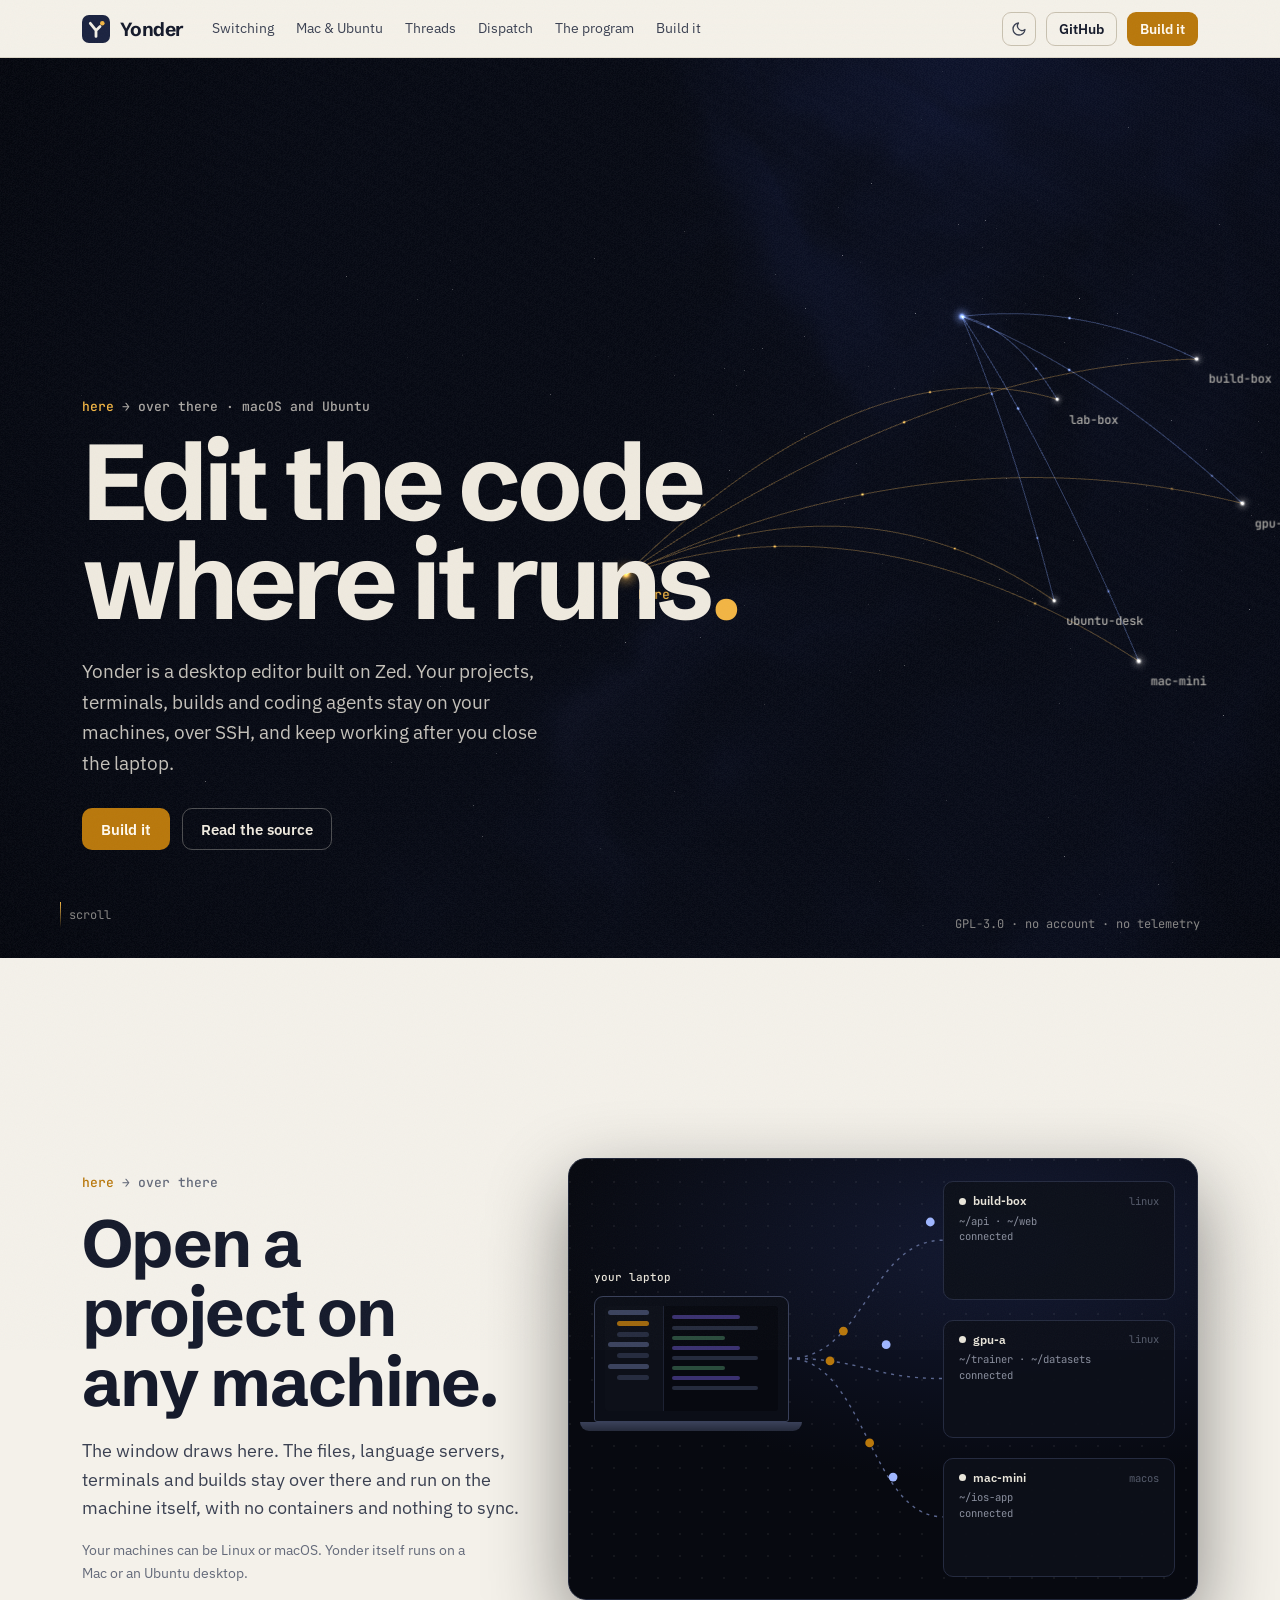
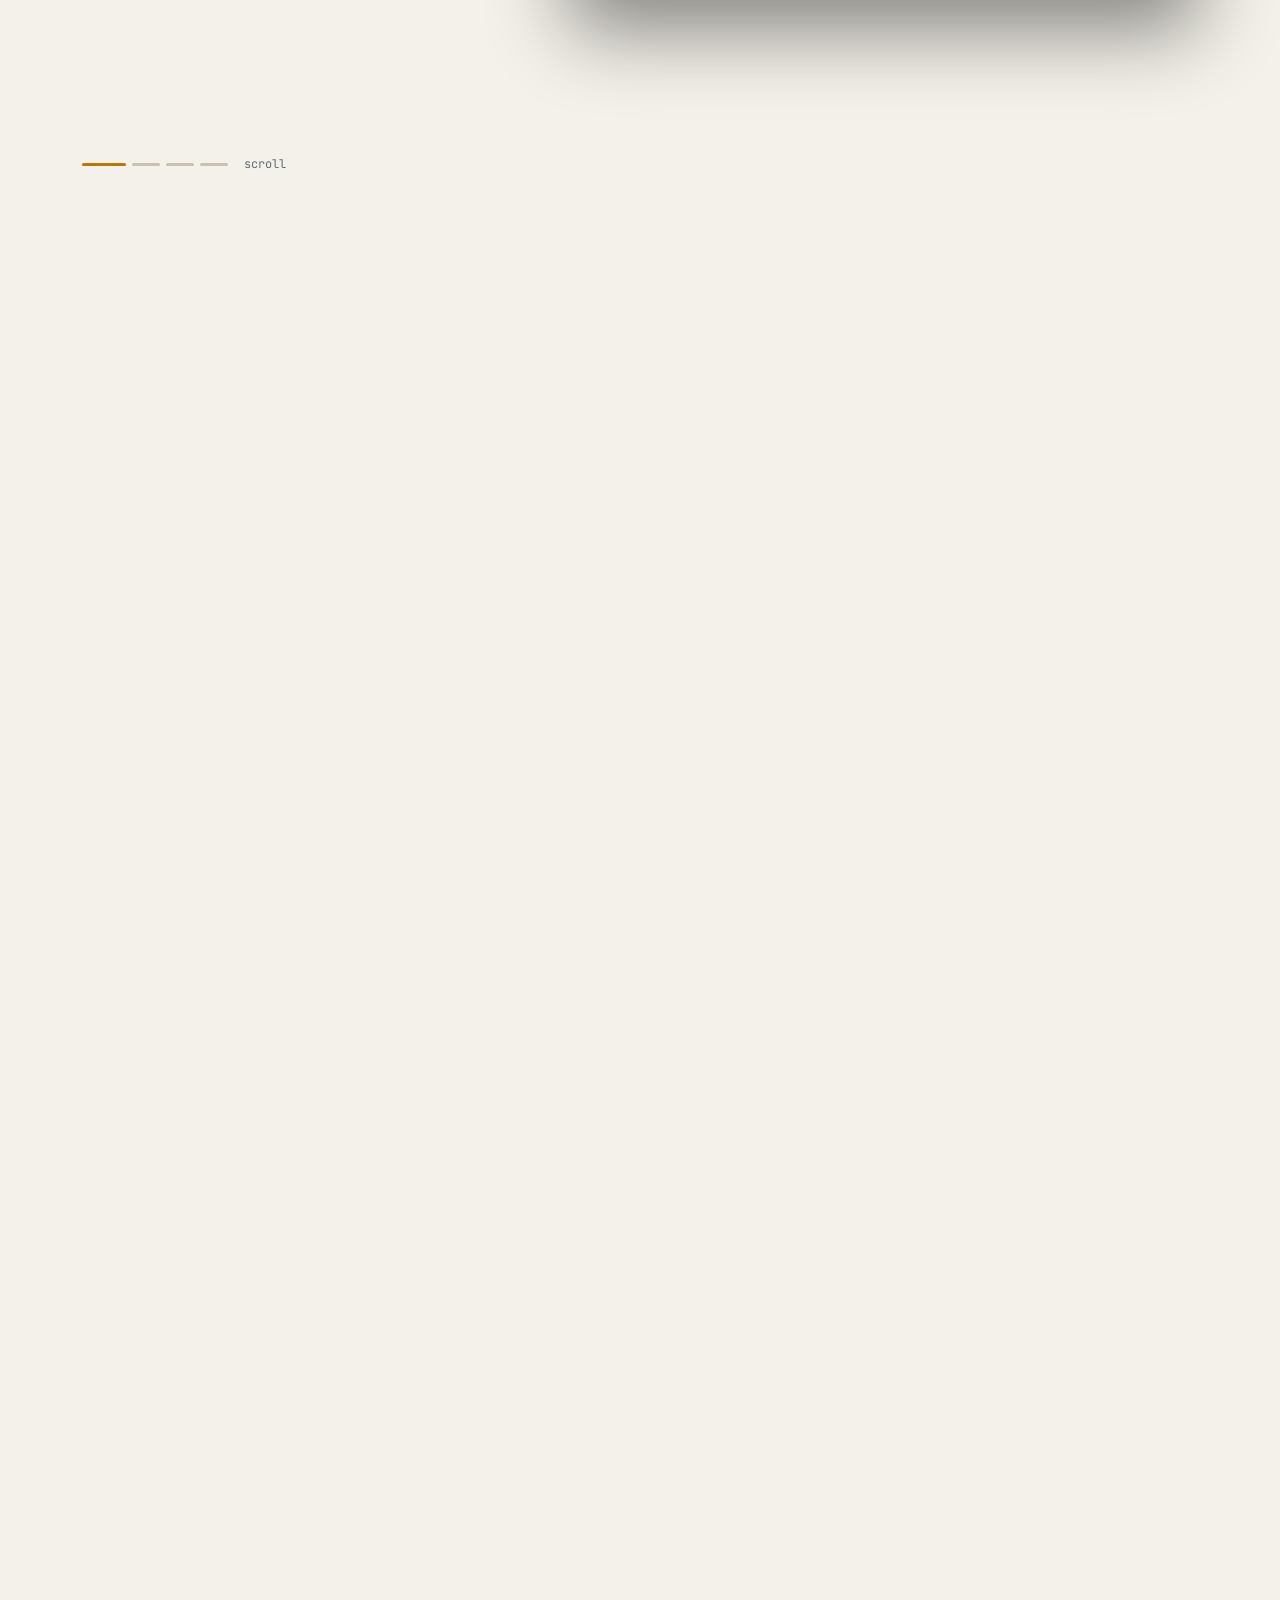
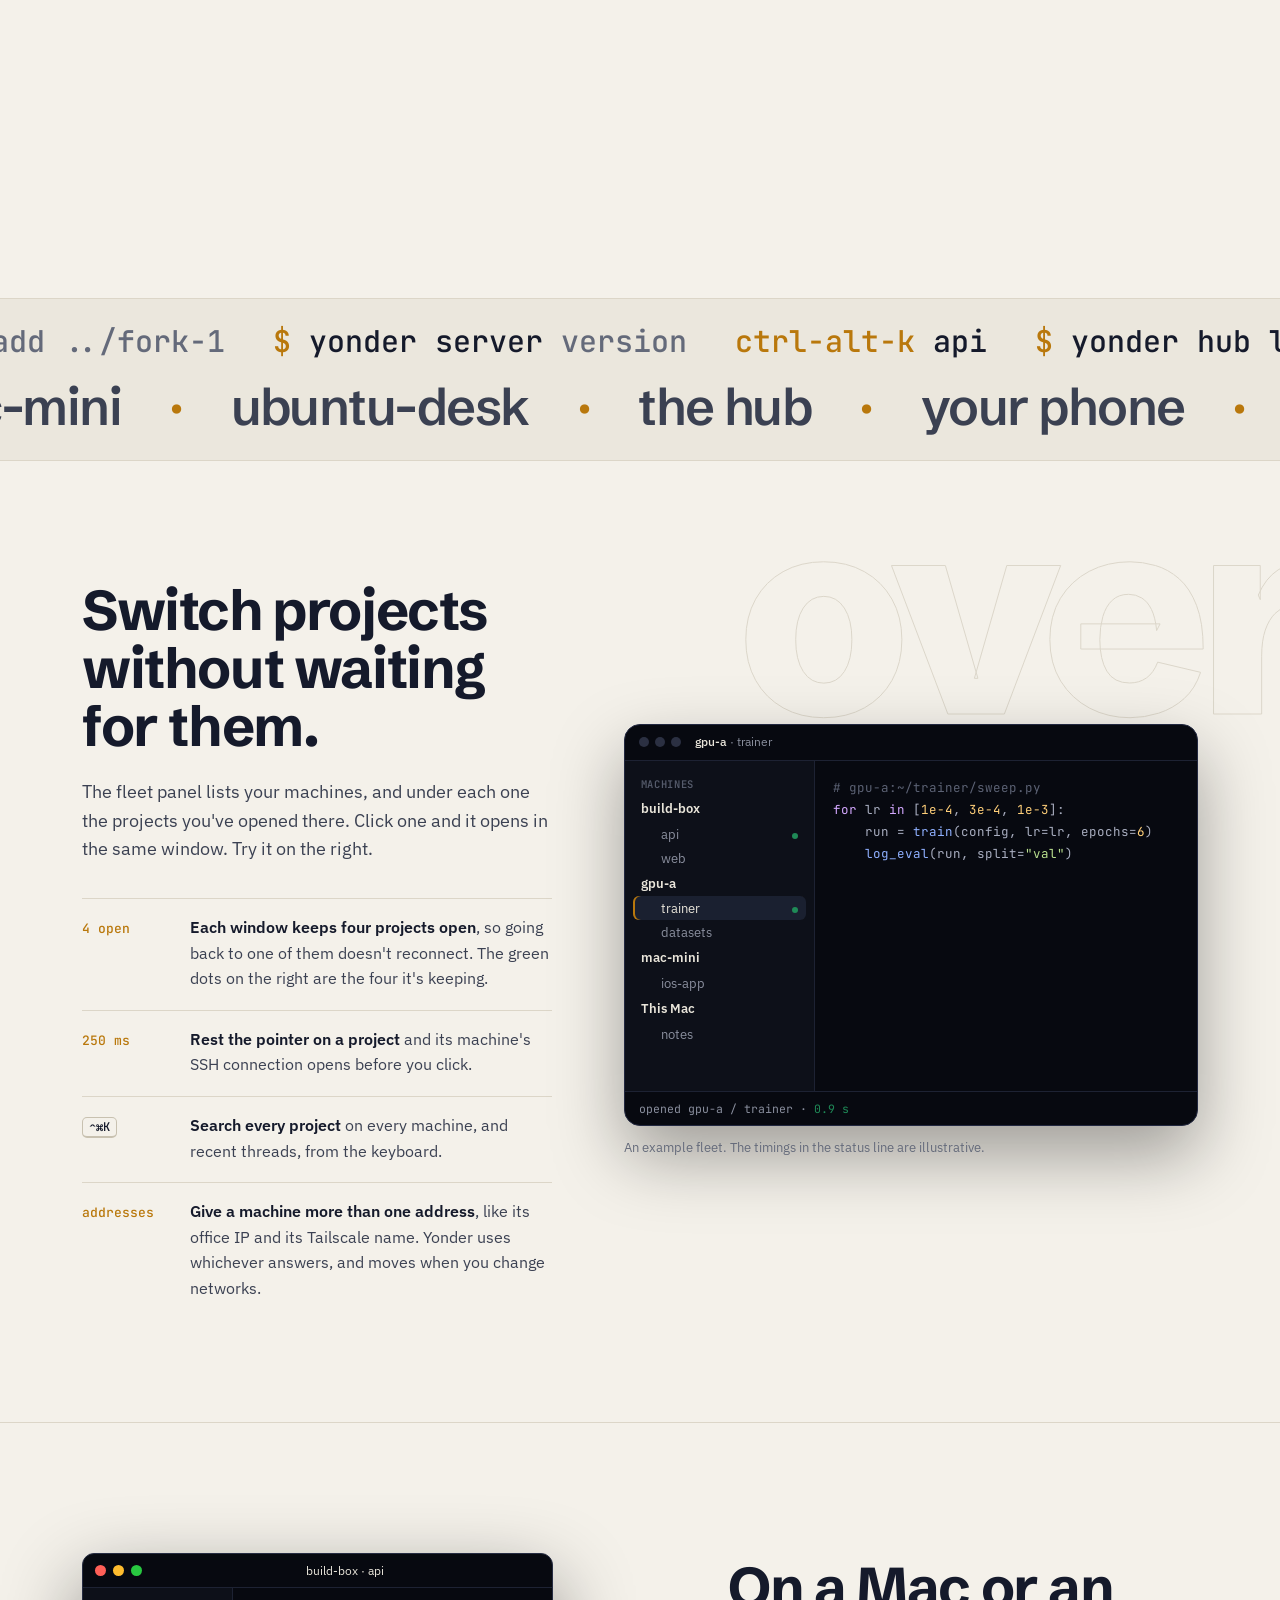
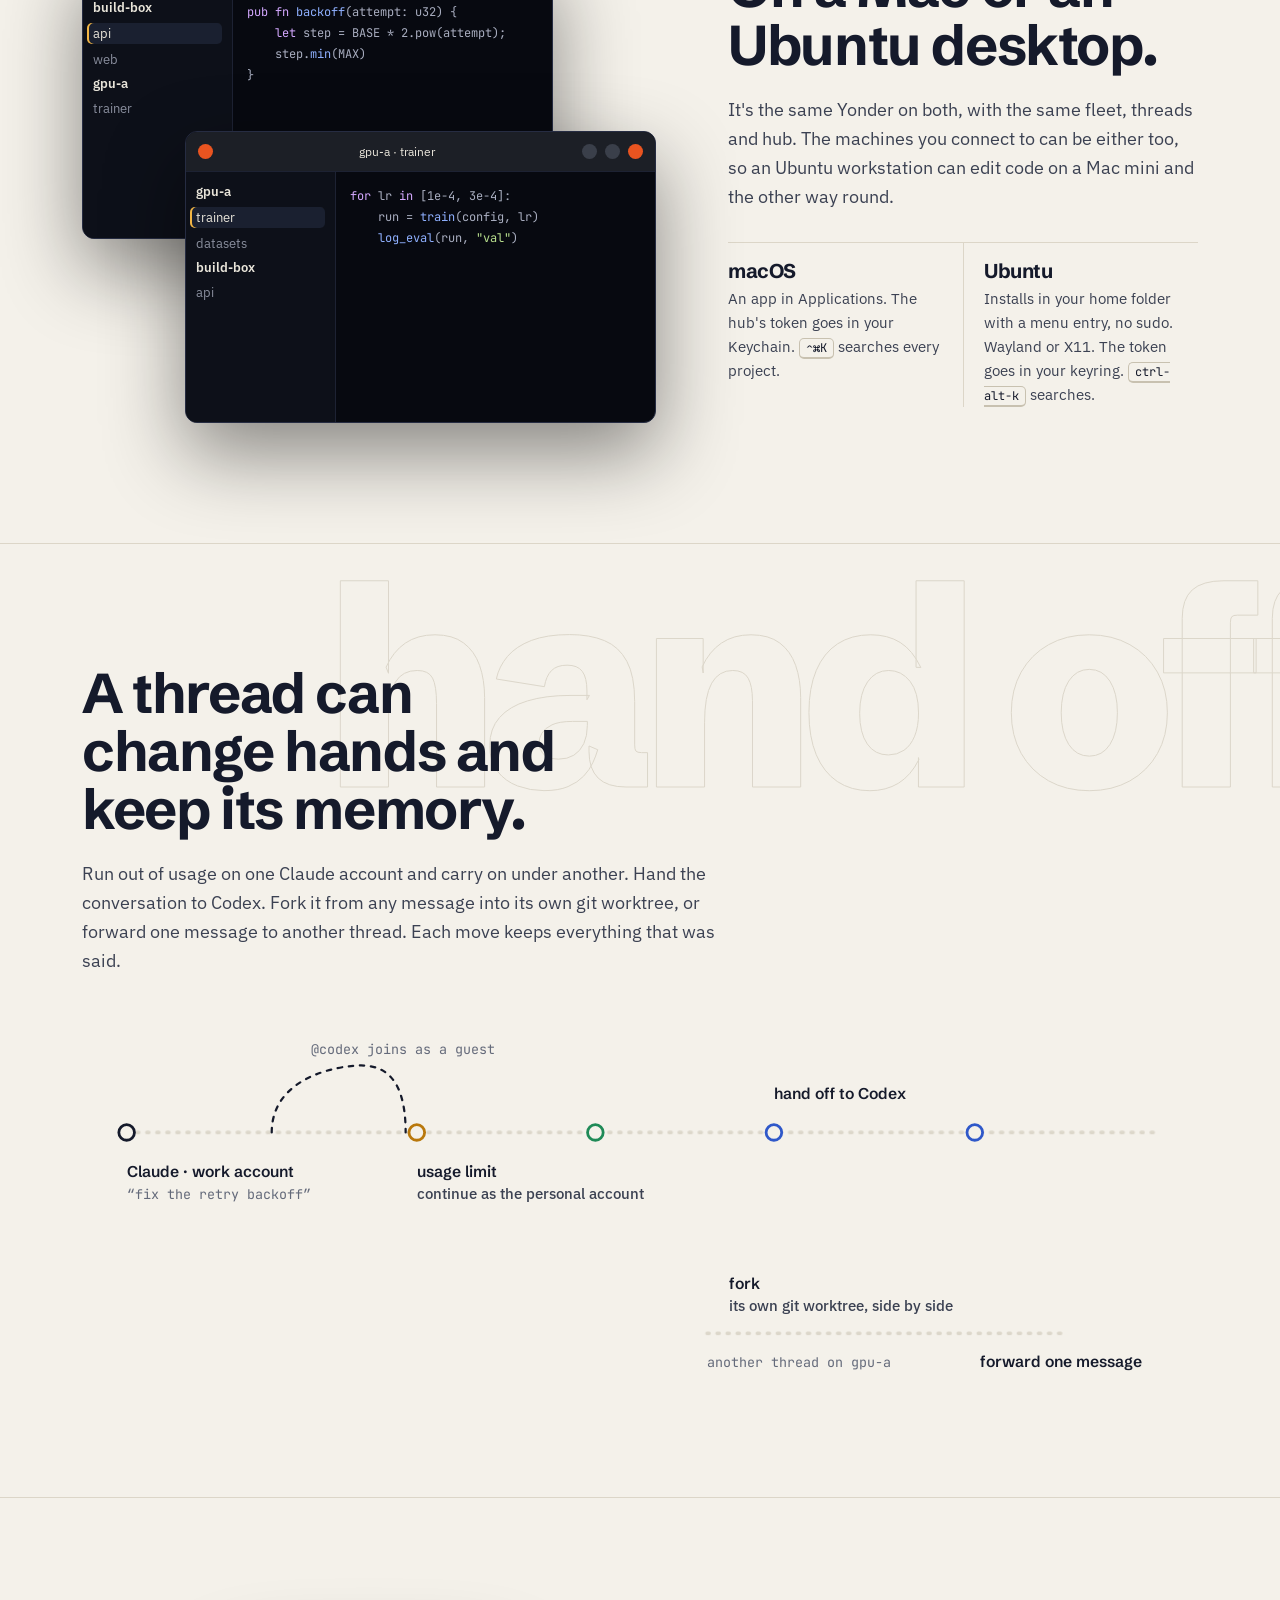
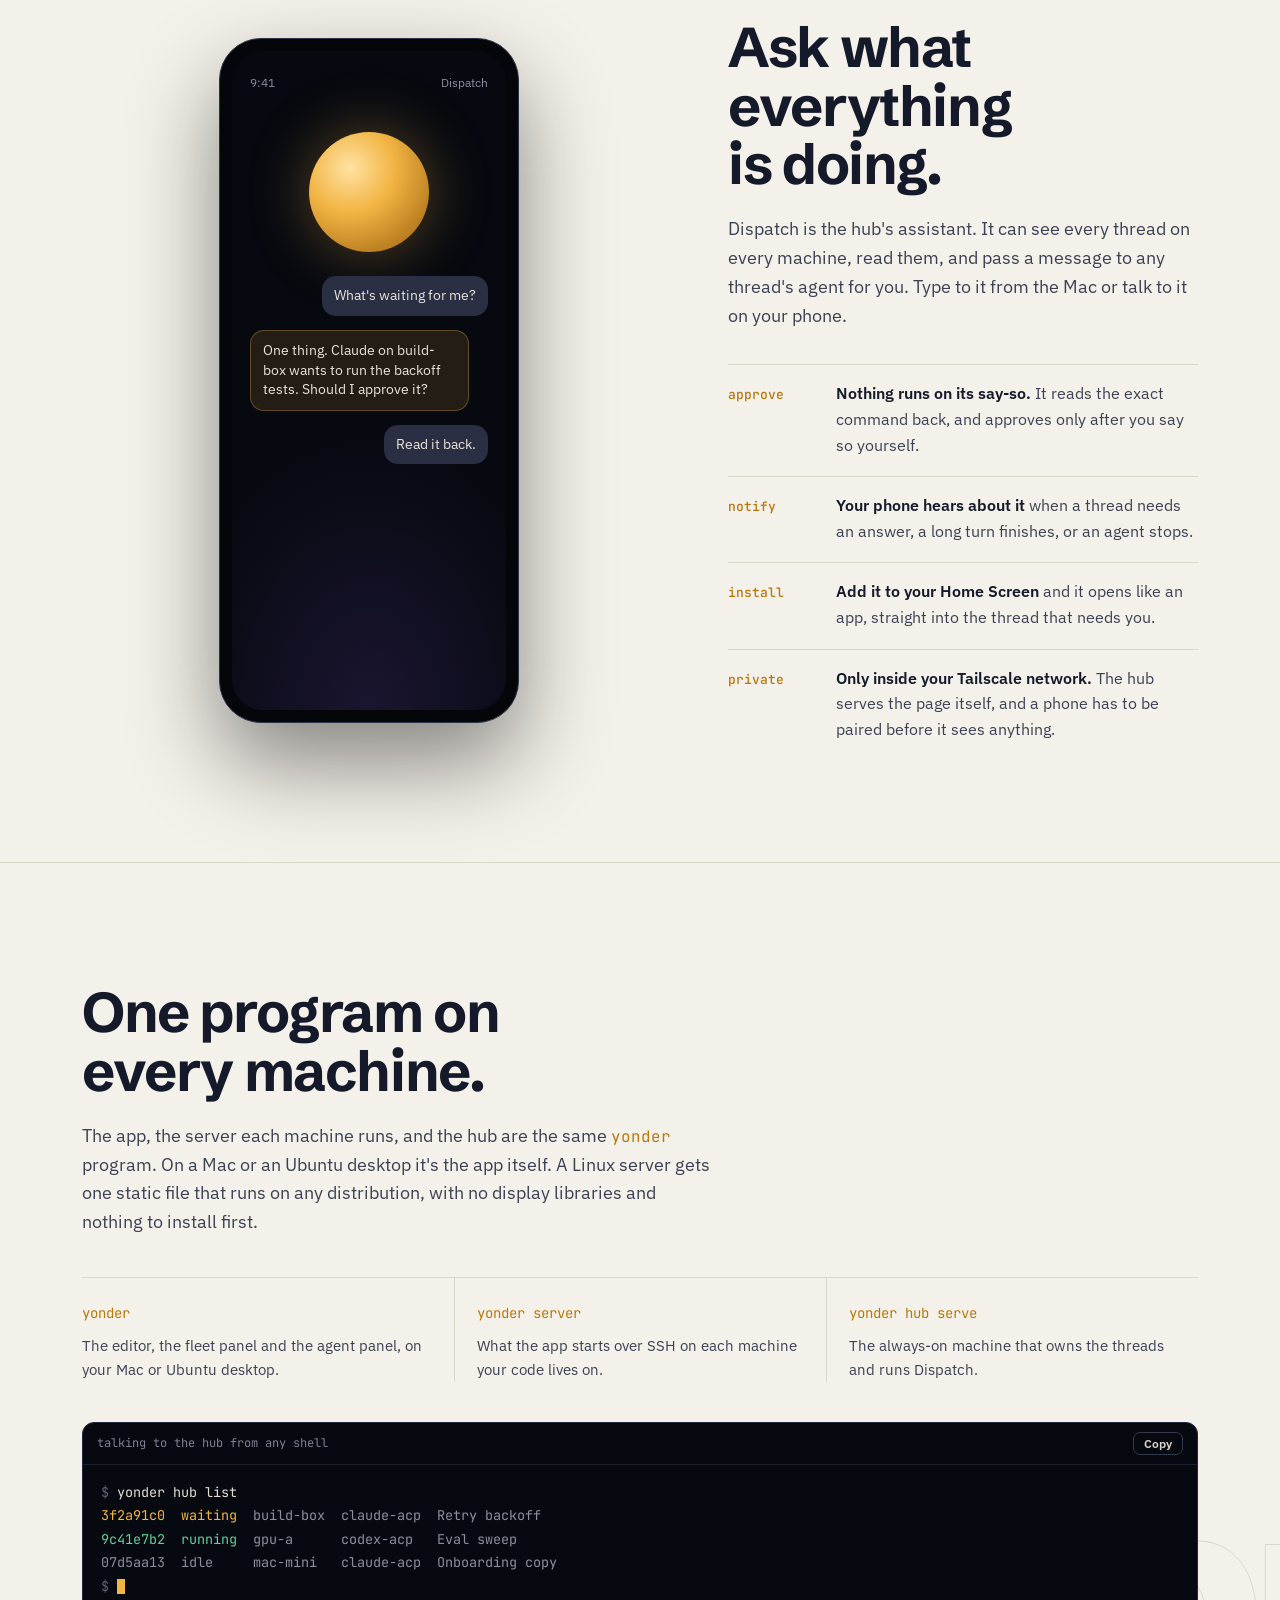
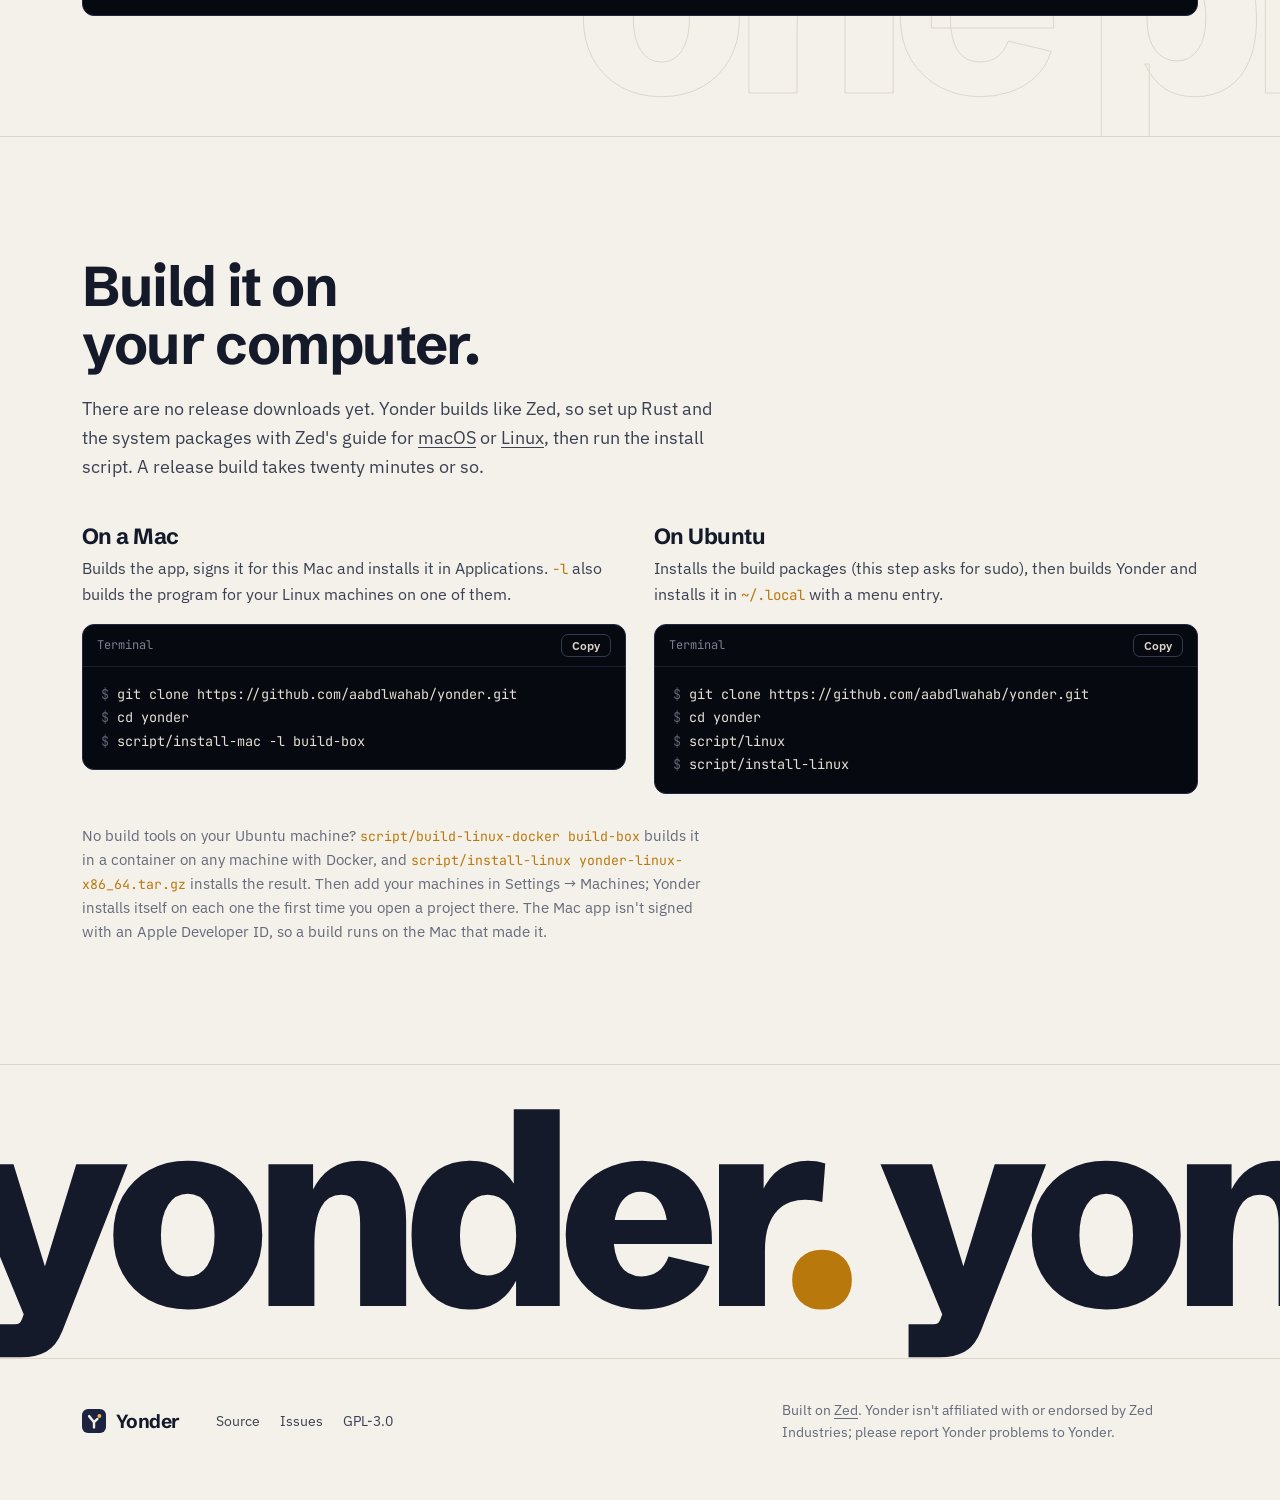
==== commit 425f7fbd: "Publish the site from b3ab6d0ae6" ====
--- a/index.html
+++ b/index.html
@@ -6,7 +6,7 @@
     <title>Yonder</title>
     <meta
       name="description"
-      content="Yonder is a native editor built on Zed. Projects, terminals and coding agents run on your machines over SSH, keep running with the laptop shut, and ask your phone before they run anything."
+      content="Yonder is a native editor for macOS and Ubuntu, built on Zed. Projects, terminals and coding agents run on your machines over SSH, keep running with the laptop shut, and ask your phone before they run anything."
     />
     <meta property="og:title" content="Yonder" />
     <meta property="og:description" content="Edit the code where it runs. A native editor for code on other machines, built on Zed." />
@@ -45,6 +45,7 @@
         </a>
         <nav class="nav" aria-label="Sections">
           <a href="#switching">Switching</a>
+          <a href="#desktops">Mac &amp; Ubuntu</a>
           <a href="#threads">Threads</a>
           <a href="#dispatch">Dispatch</a>
           <a href="#program">The program</a>
@@ -63,6 +64,29 @@
     </header>
 
     <main id="top">
+      <!-- The hero: your machines as a constellation, drawn with WebGL by
+           assets/sky.js. Without WebGL the CSS background stays. -->
+      <section class="hero" id="hero">
+        <canvas id="sky" aria-hidden="true"></canvas>
+        <div class="sky-labels" id="sky-labels" aria-hidden="true"></div>
+        <div class="wrap hero-in">
+          <p class="hero-kicker"><b>here</b> → over there · macOS and Ubuntu</p>
+          <h1>Edit the code where it runs<span class="y">.</span></h1>
+          <p class="hero-sub">
+            Yonder is a desktop editor built on Zed. Your projects, terminals, builds and coding
+            agents stay on your machines, over SSH, and keep working after you close the laptop.
+          </p>
+          <div class="ctas">
+            <a class="btn btn-amber" href="#build">Build it</a>
+            <a class="btn btn-line" href="https://github.com/aabdlwahab/yonder">Read the source</a>
+          </div>
+          <div class="hero-foot">
+            <span class="cue"><i></i>scroll</span>
+            <span class="plat">GPL-3.0 · no account · no telemetry</span>
+          </div>
+        </div>
+      </section>
+
       <!-- The story. The stage stays put while the page scrolls past it, and
            each quarter of the scroll is one beat: connect, agents, lid shut,
            phone. The scene is decorative; the words beside it carry the story. -->
@@ -71,17 +95,12 @@
           <div class="story-copy">
             <article class="beat on" data-beat="1">
               <p class="step-label"><b>here</b> → over there</p>
-              <h1>Edit the code where it runs<span class="y">.</span></h1>
+              <h2>Open a project on any machine.</h2>
               <p class="lead">
-                Yonder is a native editor for the Mac, built on Zed. The window is on your laptop.
-                Projects, language servers, terminals and builds stay on your Linux and macOS
-                machines and run there over SSH, with no containers and nothing to sync.
+                The window draws here. The files, language servers, terminals and builds stay over
+                there and run on the machine itself, with no containers and nothing to sync.
               </p>
-              <div class="ctas">
-                <a class="btn btn-amber" href="#build">Build it</a>
-                <a class="btn btn-line" href="https://github.com/aabdlwahab/yonder">Read the source</a>
-              </div>
-              <p class="small">Open source under GPL-3.0. No account, no telemetry, and no Yonder servers in between.</p>
+              <p class="small">Your machines can be Linux or macOS. Yonder itself runs on a Mac or an Ubuntu desktop.</p>
             </article>
             <article class="beat" data-beat="2">
               <p class="step-label">agents · <b>on each machine</b></p>
@@ -180,8 +199,21 @@
         </div>
       </section>
 
+      <!-- Two rows that move with the scroll, in opposite directions. -->
+      <div class="ticker" aria-hidden="true">
+        <div class="ticker-row" data-speed="-0.45">
+          <span><i>$</i> <b>yonder hub list</b></span><span><i>$</i> ssh <b>gpu-a</b></span><span><i>$</i> <b>cargo test</b> -p jobs backoff</span><span><i>$</i> <b>yonder hub follow</b> 9c41e7b2</span><span><i>⌃⌘K</i> <b>trainer</b></span><span><i>$</i> git worktree add ../fork-1</span><span><i>$</i> <b>yonder server</b> version</span><span><i>ctrl-alt-k</i> <b>api</b></span>
+          <span><i>$</i> <b>yonder hub list</b></span><span><i>$</i> ssh <b>gpu-a</b></span><span><i>$</i> <b>cargo test</b> -p jobs backoff</span><span><i>$</i> <b>yonder hub follow</b> 9c41e7b2</span><span><i>⌃⌘K</i> <b>trainer</b></span><span><i>$</i> git worktree add ../fork-1</span><span><i>$</i> <b>yonder server</b> version</span><span><i>ctrl-alt-k</i> <b>api</b></span>
+        </div>
+        <div class="ticker-row slow" data-speed="0.3">
+          <span>build-box</span><span>gpu-a</span><span>mac-mini</span><span>ubuntu-desk</span><span>the hub</span><span>your phone</span>
+          <span>build-box</span><span>gpu-a</span><span>mac-mini</span><span>ubuntu-desk</span><span>the hub</span><span>your phone</span>
+        </div>
+      </div>
+
       <!-- ========================= SWITCHING ========================= -->
       <section class="sec" id="switching">
+        <span class="ghost" data-drift="-0.35" style="top: 40px; left: 30%;" aria-hidden="true">over there</span>
         <div class="wrap split">
           <div>
             <h2 class="rv">Switch projects without waiting for them.</h2>
@@ -251,8 +283,48 @@
         </div>
       </section>
 
+      <!-- ========================= MAC AND UBUNTU ========================= -->
+      <section class="sec" id="desktops">
+        <div class="wrap split flip">
+          <div class="desks rv" id="desks" aria-hidden="true">
+            <div class="desk mac">
+              <div class="desk-bar"><span class="lights"><i></i><i></i><i></i></span><span class="desk-title">build-box · api</span></div>
+              <div class="desk-body">
+                <div class="desk-side"><b>build-box</b><span class="sel">api</span><span>web</span><b>gpu-a</b><span>trainer</span></div>
+<div class="desk-code"><span class="kw">pub fn</span> <span class="fn">backoff</span>(attempt: u32) {
+    <span class="kw">let</span> step = BASE * 2.pow(attempt);
+    step.<span class="fn">min</span>(MAX)
+}</div>
+              </div>
+            </div>
+            <div class="desk ubu">
+              <div class="desk-bar"><span class="gnome"><i></i></span><span class="desk-title">gpu-a · trainer</span><span class="gnome"><i></i><i></i><i></i></span></div>
+              <div class="desk-body">
+                <div class="desk-side"><b>gpu-a</b><span class="sel">trainer</span><span>datasets</span><b>build-box</b><span>api</span></div>
+<div class="desk-code"><span class="kw">for</span> lr <span class="kw">in</span> [1e-4, 3e-4]:
+    run = <span class="fn">train</span>(config, lr)
+    <span class="fn">log_eval</span>(run, <span class="st">"val"</span>)</div>
+              </div>
+            </div>
+          </div>
+          <div>
+            <h2 class="rv">On a Mac or an Ubuntu desktop.</h2>
+            <p class="lead rv d1">
+              It's the same Yonder on both, with the same fleet, threads and hub. The machines you
+              connect to can be either too, so an Ubuntu workstation can edit code on a Mac mini
+              and the other way round.
+            </p>
+            <div class="plats">
+              <div class="plat rv d1"><h3>macOS</h3><p>An app in Applications. The hub's token goes in your Keychain. <kbd>⌃⌘K</kbd> searches every project.</p></div>
+              <div class="plat rv d2"><h3>Ubuntu</h3><p>Installs in your home folder with a menu entry, no sudo. Wayland or X11. The token goes in your keyring. <kbd>ctrl-alt-k</kbd> searches.</p></div>
+            </div>
+          </div>
+        </div>
+      </section>
+
       <!-- ========================= THREADS ========================= -->
       <section class="sec" id="threads">
+        <span class="ghost" data-drift="0.3" style="top: 30px; right: -10%;" aria-hidden="true">hand off</span>
         <div class="wrap">
           <h2 class="rv">A thread can change hands and keep its memory.</h2>
           <p class="lead rv d1">
@@ -326,15 +398,17 @@
 
       <!-- ========================= THE PROGRAM ========================= -->
       <section class="sec" id="program">
+        <span class="ghost" data-drift="-0.3" style="bottom: 30px; left: 20%;" aria-hidden="true">one program</span>
         <div class="wrap">
           <h2 class="rv">One program on every machine.</h2>
           <p class="lead rv d1">
             The app, the server each machine runs, and the hub are the same <code>yonder</code>
-            program. On a Mac it's the app itself. A Linux server gets one static file that runs
-            on any distribution, with no display libraries and nothing to install first.
+            program. On a Mac or an Ubuntu desktop it's the app itself. A Linux server gets one
+            static file that runs on any distribution, with no display libraries and nothing to
+            install first.
           </p>
           <div class="jobs">
-            <div class="job rv d1"><code>Yonder.app</code><p>The editor, the fleet panel and the agent panel, on your Mac.</p></div>
+            <div class="job rv d1"><code>yonder</code><p>The editor, the fleet panel and the agent panel, on your Mac or Ubuntu desktop.</p></div>
             <div class="job rv d2"><code>yonder server</code><p>What the app starts over SSH on each machine your code lives on.</p></div>
             <div class="job rv d3"><code>yonder hub serve</code><p>The always-on machine that owns the threads and runs Dispatch.</p></div>
           </div>
@@ -352,39 +426,49 @@
       <!-- ========================= BUILD IT ========================= -->
       <section class="sec" id="build">
         <div class="wrap">
-          <h2 class="rv">Build it on your Mac.</h2>
+          <h2 class="rv">Build it on your computer.</h2>
           <p class="lead rv d1">
-            There are no release downloads yet. Yonder builds like Zed: set up the toolchain with
-            Zed's <a href="https://github.com/aabdlwahab/yonder/blob/main/docs/src/development/macos.md">macOS guide</a>,
-            then run the install script. The release build takes about twenty minutes.
+            There are no release downloads yet. Yonder builds like Zed, so set up Rust and the
+            system packages with Zed's guide for
+            <a href="https://github.com/aabdlwahab/yonder/blob/main/docs/src/development/macos.md">macOS</a> or
+            <a href="https://github.com/aabdlwahab/yonder/blob/main/docs/src/development/linux.md">Linux</a>,
+            then run the install script. A release build takes twenty minutes or so.
           </p>
           <div class="get">
             <div class="rv d1">
-              <h3>The app</h3>
-              <p>Builds Yonder, signs it for this Mac and installs it in Applications.</p>
+              <h3>On a Mac</h3>
+              <p>Builds the app, signs it for this Mac and installs it in Applications. <code>-l</code> also builds the program for your Linux machines on one of them.</p>
               <div class="term">
-                <div class="term-h"><span>on your Mac</span><button class="copy" type="button" data-copy="get-mac">Copy</button></div>
+                <div class="term-h"><span>Terminal</span><button class="copy" type="button" data-copy="get-mac">Copy</button></div>
 <pre id="get-mac"><span class="p">$ </span>git clone https://github.com/aabdlwahab/yonder.git
 <span class="p">$ </span>cd yonder
-<span class="p">$ </span>script/install-mac</pre>
+<span class="p">$ </span>script/install-mac -l build-box</pre>
               </div>
             </div>
             <div class="rv d2">
-              <h3>With the program for Linux machines</h3>
-              <p><code>-l</code> builds the static Linux program on one of your machines over SSH and puts it inside the app.</p>
+              <h3>On Ubuntu</h3>
+              <p>Installs the build packages (this step asks for sudo), then builds Yonder and installs it in <code>~/.local</code> with a menu entry.</p>
               <div class="term">
-                <div class="term-h"><span>on your Mac</span><button class="copy" type="button" data-copy="get-linux">Copy</button></div>
-<pre id="get-linux"><span class="p">$ </span>script/install-mac -l build-box</pre>
+                <div class="term-h"><span>Terminal</span><button class="copy" type="button" data-copy="get-linux">Copy</button></div>
+<pre id="get-linux"><span class="p">$ </span>git clone https://github.com/aabdlwahab/yonder.git
+<span class="p">$ </span>cd yonder
+<span class="p">$ </span>script/linux
+<span class="p">$ </span>script/install-linux</pre>
               </div>
             </div>
           </div>
           <p class="after rv d1">
-            Then add your machines in Settings → Machines. Yonder installs itself on each one the
-            first time you open a project there. It isn't signed with an Apple Developer ID, so a
+            No build tools on your Ubuntu machine? <code>script/build-linux-docker build-box</code>
+            builds it in a container on any machine with Docker, and
+            <code>script/install-linux yonder-linux-x86_64.tar.gz</code> installs the result. Then add
+            your machines in Settings → Machines; Yonder installs itself on each one the first time
+            you open a project there. The Mac app isn't signed with an Apple Developer ID, so a
             build runs on the Mac that made it.
           </p>
         </div>
       </section>
+
+      <div class="foot-word" aria-hidden="true"><span data-drift="-0.25">yonder<i>.</i> yonder<i>.</i></span></div>
     </main>
 
     <footer class="foot">
@@ -406,6 +490,7 @@
       </div>
     </footer>
 
+    <script src="assets/sky.js"></script>
     <script src="assets/site.js"></script>
   </body>
 </html>
--- a/assets/site.css
+++ b/assets/site.css
@@ -379,3 +379,90 @@
   .js .rv { opacity: 1; transform: none; }
   .say { opacity: 1; transform: none; }
 }
+
+/* ================= hero: the WebGL constellation ================= */
+.hero { position: relative; height: 100vh; min-height: 620px; overflow: hidden; background: radial-gradient(90% 80% at 30% 75%, #1b1f3a 0%, #0a0d16 60%); color: #efeadf; }
+[data-theme="light"] .hero { color: #efeadf; }
+#sky { position: absolute; inset: 0; width: 100%; height: 100%; display: block; }
+.sky-labels { position: absolute; inset: 0; pointer-events: none; }
+.sky-label { position: absolute; left: 0; top: 0; font: 500 12px var(--mono); color: rgba(239, 234, 223, 0.72); white-space: nowrap; margin: 12px 0 0 12px; will-change: transform; }
+.sky-label.here { color: #f2b544; font-size: 13px; }
+.sky-label.hub { color: #9fb6ff; }
+.no-webgl .sky-labels { display: none; }
+.hero-in { position: relative; height: 100%; display: flex; flex-direction: column; justify-content: flex-end; padding-bottom: 12vh; pointer-events: none; }
+.hero-in > * { pointer-events: auto; }
+.hero-kicker { font: 500 13px var(--mono); color: rgba(239, 234, 223, 0.7); margin-bottom: 18px; }
+.hero-kicker b { color: #f2b544; font-weight: 500; }
+.hero h1 { font-size: clamp(48px, 8.4vw, 124px); line-height: 0.92; letter-spacing: -0.045em; max-width: 11ch; transform: translateY(calc(var(--hero-drop, 0) * -60px)); }
+.hero h1 .y { color: #f2b544; }
+.hero-sub { margin-top: 26px; max-width: 44ch; font-size: 19px; color: rgba(239, 234, 223, 0.82); transform: translateY(calc(var(--hero-drop, 0) * -30px)); }
+.hero .ctas { display: flex; flex-wrap: wrap; gap: 12px; margin-top: 30px; }
+.hero .btn-line { color: #efeadf; border-color: rgba(239, 234, 223, 0.3); }
+.hero-foot { position: absolute; left: 0; right: 0; bottom: 26px; display: flex; justify-content: space-between; font: 12px var(--mono); color: rgba(239, 234, 223, 0.55); }
+.hero-foot .cue { display: inline-flex; gap: 8px; align-items: center; }
+.hero-foot .cue i { width: 1px; height: 26px; background: linear-gradient(#f2b544, transparent); animation: cue 2.2s var(--ease) infinite; transform-origin: top; }
+@keyframes cue { 0% { transform: scaleY(0); } 50% { transform: scaleY(1); } 100% { transform: scaleY(1); opacity: 0; } }
+@media (max-width: 700px) { .hero-in { padding-bottom: 14vh; } .hero-sub { font-size: 16px; } .hero-foot .plat { display: none; } }
+
+/* grain over the whole page, so flat colours don't look flat */
+body::after { content: ""; position: fixed; inset: -50%; z-index: 40; pointer-events: none; opacity: 0.05; background-image: url("data:image/svg+xml;utf8,<svg xmlns='http://www.w3.org/2000/svg' width='160' height='160'><filter id='n'><feTurbulence type='fractalNoise' baseFrequency='.9' numOctaves='3' stitchTiles='stitch'/></filter><rect width='100%' height='100%' filter='url(%23n)' opacity='.9'/></svg>"); }
+[data-theme="light"] body::after { opacity: 0.035; }
+
+/* ================= ticker: commands moving with the scroll ================= */
+.ticker { border-block: 1px solid var(--line); padding-block: 22px; overflow: hidden; display: grid; gap: 14px; background: var(--bg2); }
+.ticker-row { display: flex; gap: 48px; white-space: nowrap; width: max-content; will-change: transform; font: 500 clamp(18px, 2.4vw, 30px) var(--mono); color: var(--muted); }
+.ticker-row span b { color: var(--fg); font-weight: 500; }
+.ticker-row span i { font-style: normal; color: var(--amber); }
+.ticker-row.slow { font: 600 clamp(26px, 4vw, 52px) var(--display); letter-spacing: -0.03em; color: var(--fg2); }
+.ticker-row.slow span::after { content: "·"; margin-left: 48px; color: var(--amber); }
+
+/* ================= giant words that drift behind sections ================= */
+.sec { overflow: hidden; }
+.ghost { position: absolute; z-index: 0; pointer-events: none; user-select: none; white-space: nowrap; font: 800 clamp(120px, 22vw, 340px) var(--display); letter-spacing: -0.06em; line-height: 0.8; color: transparent; -webkit-text-stroke: 1px var(--line2); opacity: 0.55; will-change: transform; transform: translateX(calc(var(--drift, 0) * 1px)); }
+.sec > .wrap { position: relative; z-index: 1; }
+
+/* ================= on a Mac or on Ubuntu ================= */
+.desks { position: relative; height: 470px; margin-top: 10px; }
+.desk { position: absolute; width: min(560px, 82%); border-radius: 12px; overflow: hidden; background: var(--s-bg); color: var(--s-fg); border: 1px solid #262c42; box-shadow: 0 30px 80px rgba(0, 0, 0, 0.45); font: 12.5px/1.5 var(--sans); will-change: transform; }
+.desk.mac { left: 0; top: 0; transform: translate3d(calc(var(--split, 0) * -40px), calc(var(--split, 0) * -18px), 0) rotate(calc(var(--split, 0) * -1.5deg)); }
+.desk.ubu { right: 0; bottom: 0; transform: translate3d(calc(var(--split, 0) * 40px), calc(var(--split, 0) * 22px), 0) rotate(calc(var(--split, 0) * 1.5deg)); }
+.desk-bar { height: 34px; display: flex; align-items: center; gap: 8px; padding: 0 12px; border-bottom: 1px solid var(--s-line); color: var(--s-muted); font-size: 12px; }
+.desk.mac .lights { display: flex; gap: 7px; }
+.desk.mac .lights i { width: 11px; height: 11px; border-radius: 50%; }
+.desk.mac .lights i:nth-child(1) { background: #ff5f57; } .desk.mac .lights i:nth-child(2) { background: #febc2e; } .desk.mac .lights i:nth-child(3) { background: #28c840; }
+.desk.ubu .desk-bar { background: #1c1f26; justify-content: space-between; height: 40px; }
+.desk.ubu .gnome { display: flex; gap: 8px; }
+.desk.ubu .gnome i { width: 15px; height: 15px; border-radius: 50%; background: #3a3f4a; display: grid; place-items: center; }
+.desk.ubu .gnome i:last-child { background: #e95420; }
+.desk-title { flex: 1; text-align: center; color: var(--s-fg); }
+.desk-body { display: grid; grid-template-columns: 150px minmax(0, 1fr); height: 250px; }
+.desk-side { background: var(--s-panel); border-right: 1px solid var(--s-line); padding: 10px; display: grid; gap: 6px; align-content: start; color: var(--s-muted); }
+.desk-side b { color: var(--s-fg); font-weight: 600; }
+.desk-side .sel { color: var(--s-fg); background: #1a2030; border-radius: 5px; padding: 1px 6px; margin-left: -6px; box-shadow: inset 2px 0 0 #f2b544; }
+.desk-code { padding: 14px; font: 12px/1.75 var(--mono); color: #a9aec0; white-space: pre; overflow: hidden; }
+.desk-code .kw { color: #d4a8ff; } .desk-code .fn { color: #8fb0ff; } .desk-code .st { color: #b9e08e; }
+.desk-key { position: absolute; font: 500 12px var(--mono); color: var(--muted); }
+.desk-key b { color: var(--fg); font-weight: 500; }
+.plats { margin-top: 30px; display: grid; grid-template-columns: repeat(2, minmax(0, 1fr)); gap: 0; border-top: 1px solid var(--line); }
+.plat { padding: 18px 20px 0 0; }
+.plat + .plat { padding-left: 20px; border-left: 1px solid var(--line); }
+.plat h3 { font-size: 20px; }
+.plat p { margin-top: 6px; color: var(--fg2); font-size: 15px; }
+@media (max-width: 900px) { .desks { height: 420px; } .desk-body { grid-template-columns: 110px minmax(0, 1fr); height: 210px; } }
+@media (max-width: 600px) { .plats { grid-template-columns: minmax(0, 1fr); } .plat + .plat { padding-left: 0; border-left: 0; border-top: 1px solid var(--line); } .desks { height: 360px; } .desk-code { font-size: 10.5px; } }
+
+/* ================= the story scene leans with the pointer ================= */
+.scene .mach, .scene .hub, .scene .laptop, .scene .phone { translate: calc(var(--lx, 0) * var(--depth, 0) * 1px) calc(var(--ly, 0) * var(--depth, 0) * 1px); }
+.scene .laptop { --depth: 14; } .scene .phone { --depth: 18; } .scene .hub { --depth: -8; }
+.scene .m1 { --depth: -12; } .scene .m2 { --depth: -6; } .scene .m3 { --depth: -10; }
+.stage-visual { perspective: 1400px; }
+.scene { transform: rotateY(calc(var(--lx, 0) * -3deg)) rotateX(calc(var(--ly, 0) * 3deg)); transition: transform 0.4s var(--ease); }
+
+/* ================= footer word ================= */
+.foot-word { overflow: hidden; border-top: 1px solid var(--line); padding-top: 40px; }
+.foot-word span { display: block; padding-bottom: 0.16em; font: 800 clamp(90px, 21vw, 330px) var(--display); letter-spacing: -0.07em; line-height: 0.78; color: var(--fg); white-space: nowrap; transform: translateX(calc(var(--drift, 0) * 1px)); will-change: transform; }
+.foot-word span i { font-style: normal; color: var(--amber); }
+
+@media (prefers-reduced-motion: reduce) {
+  .ghost, .foot-word span, .ticker-row, .desk, .scene, .hero h1, .hero-sub { transform: none !important; translate: none !important; }
+}
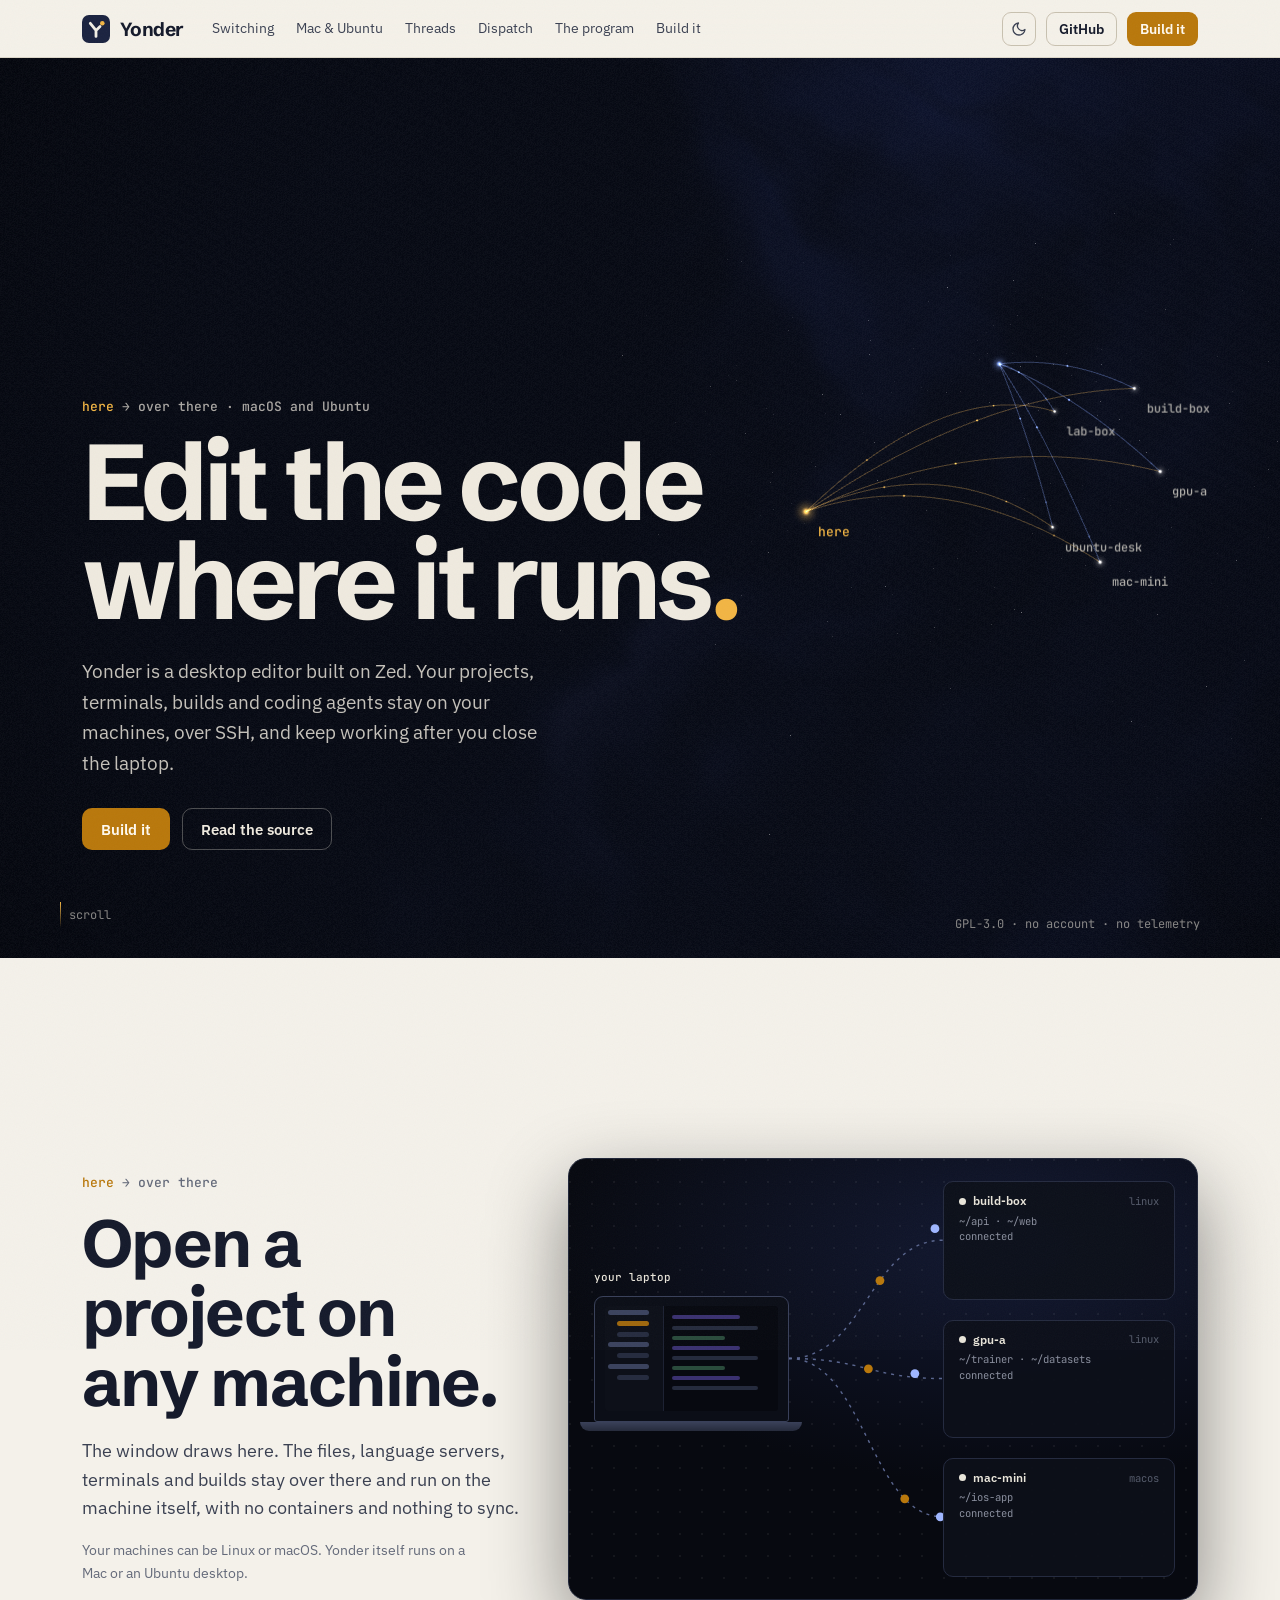
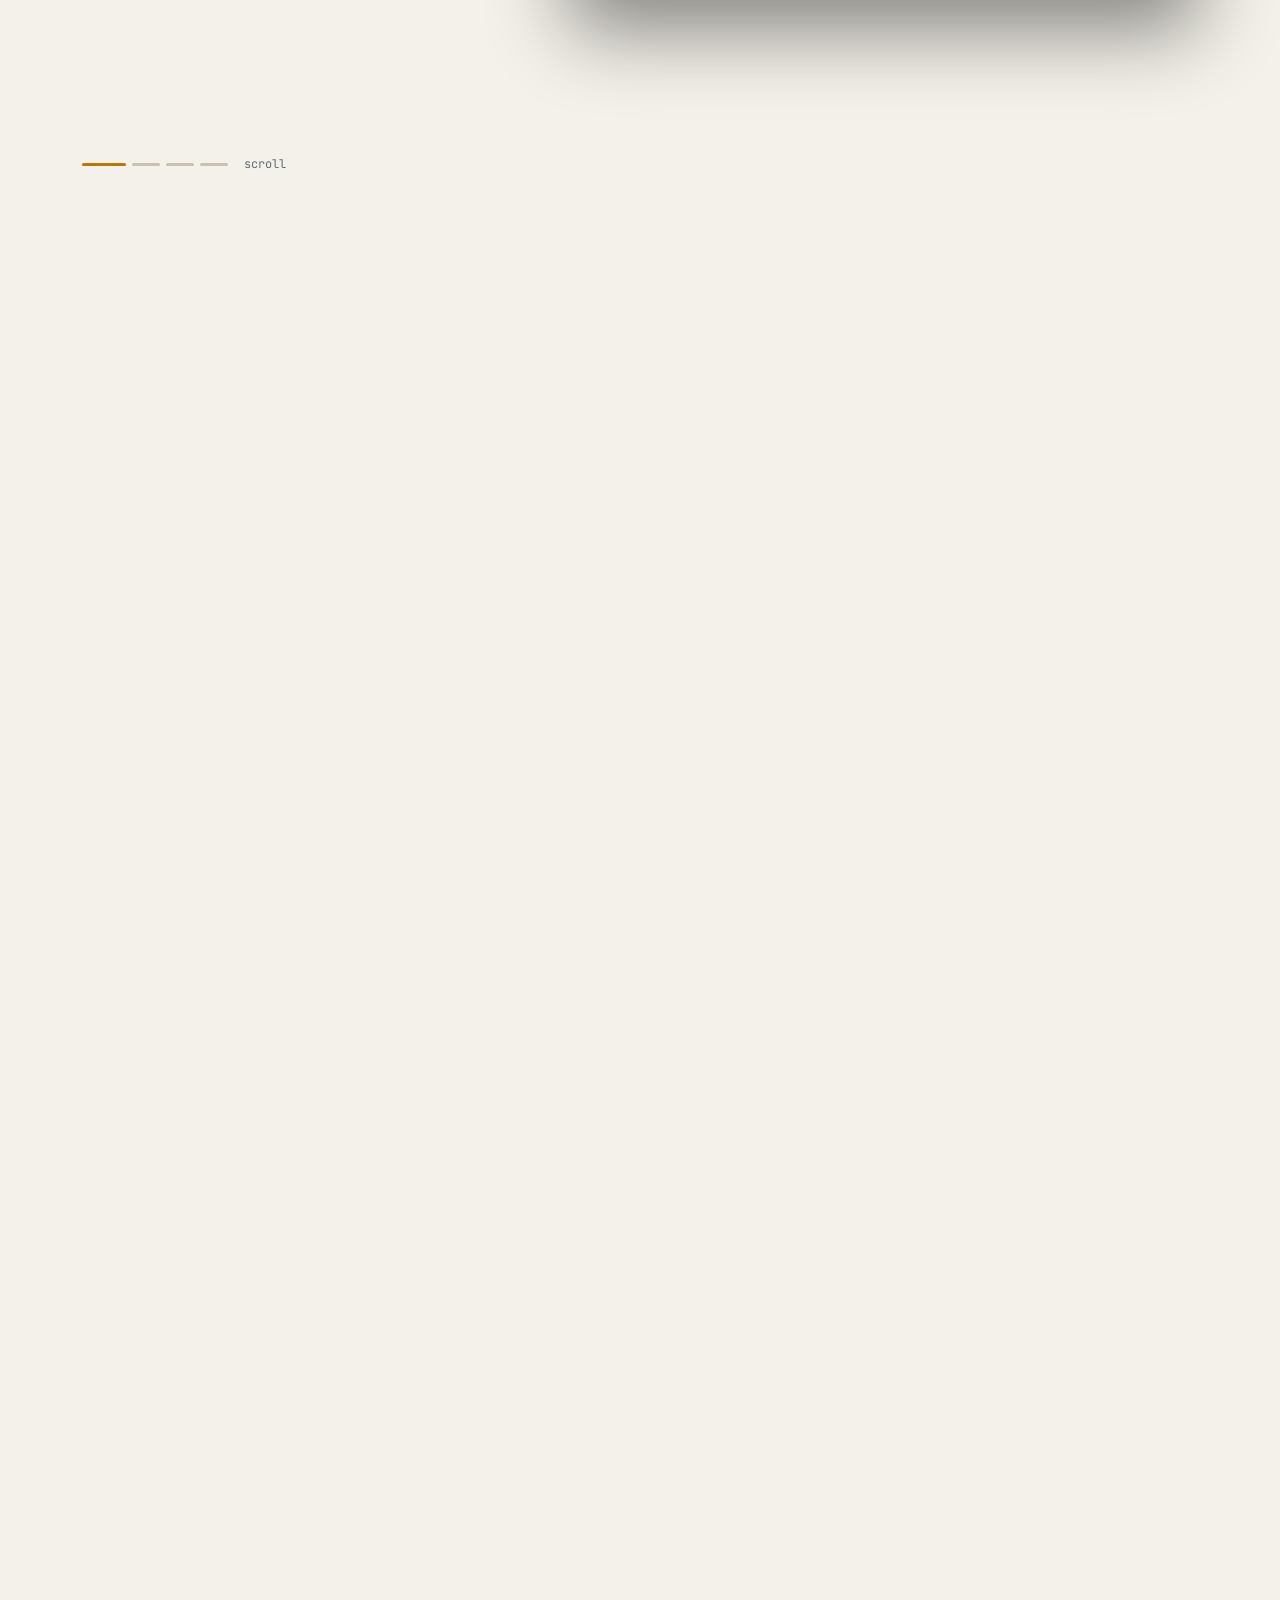
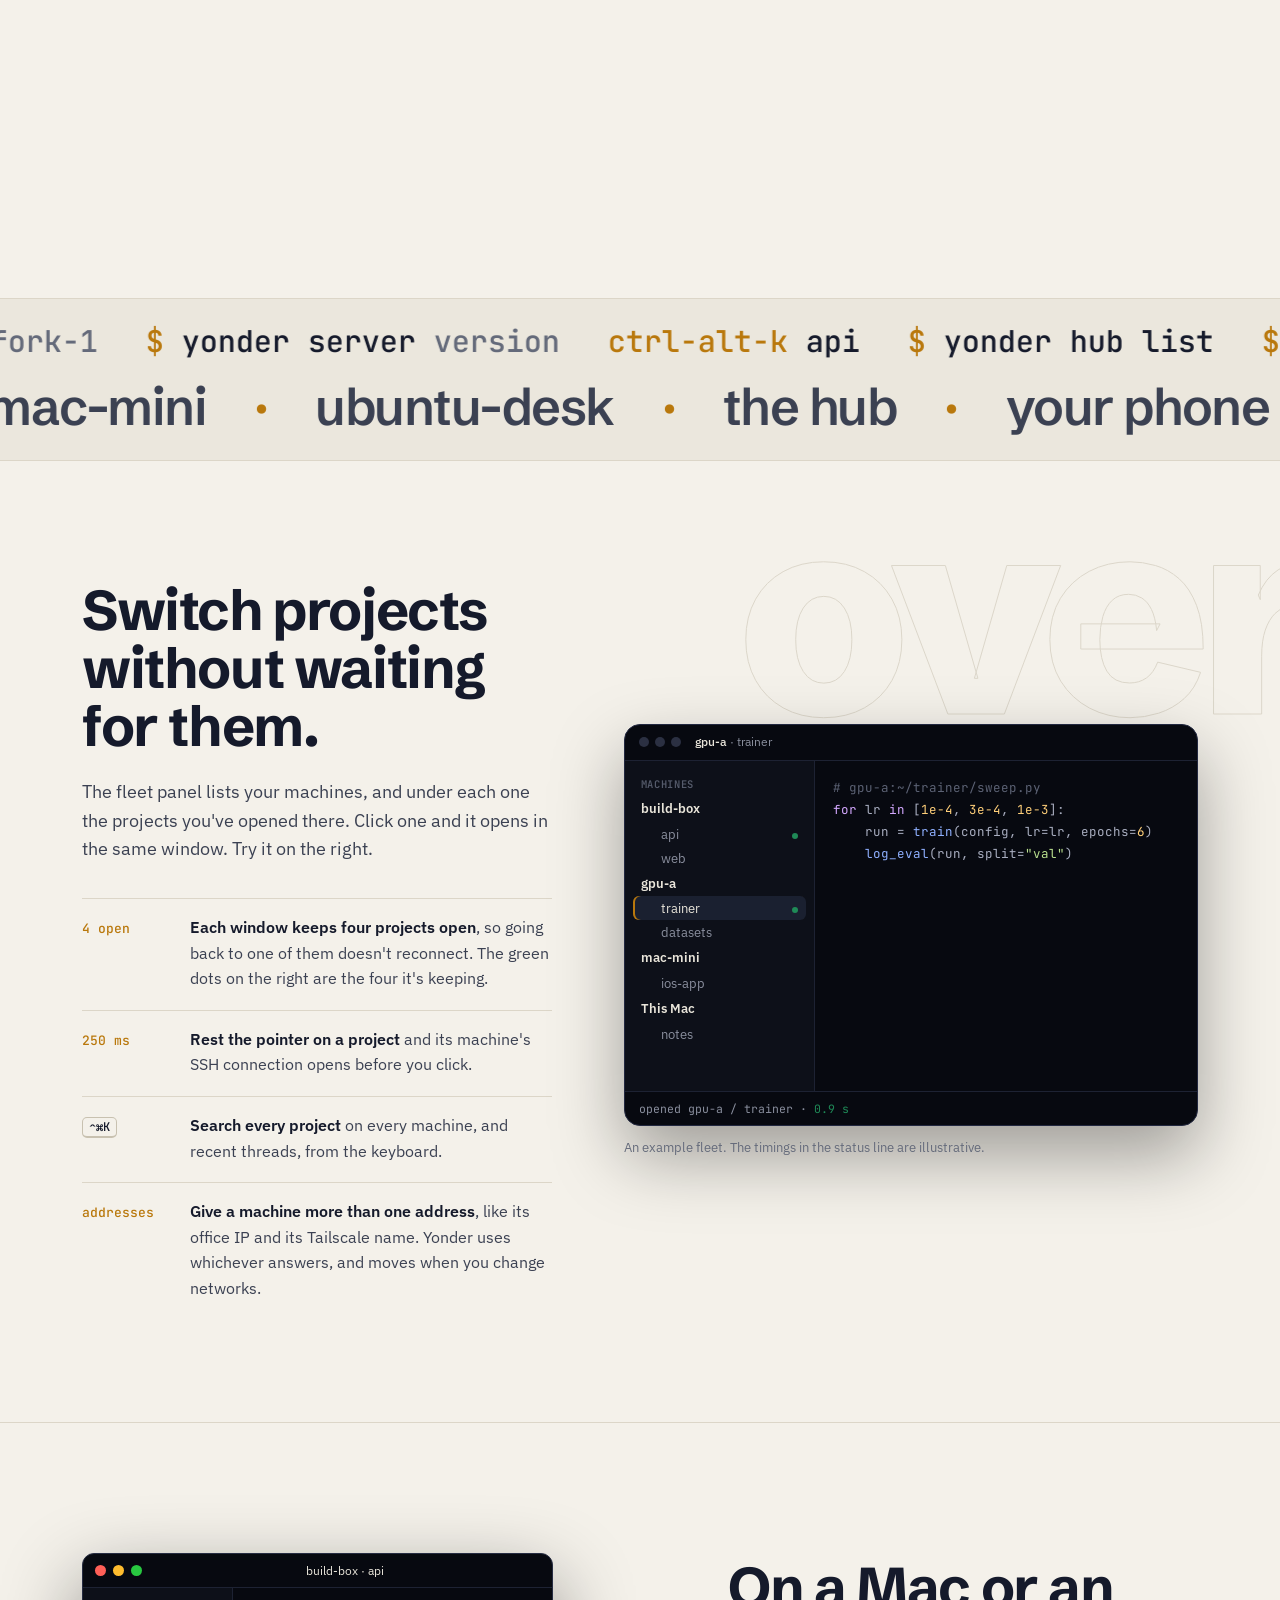
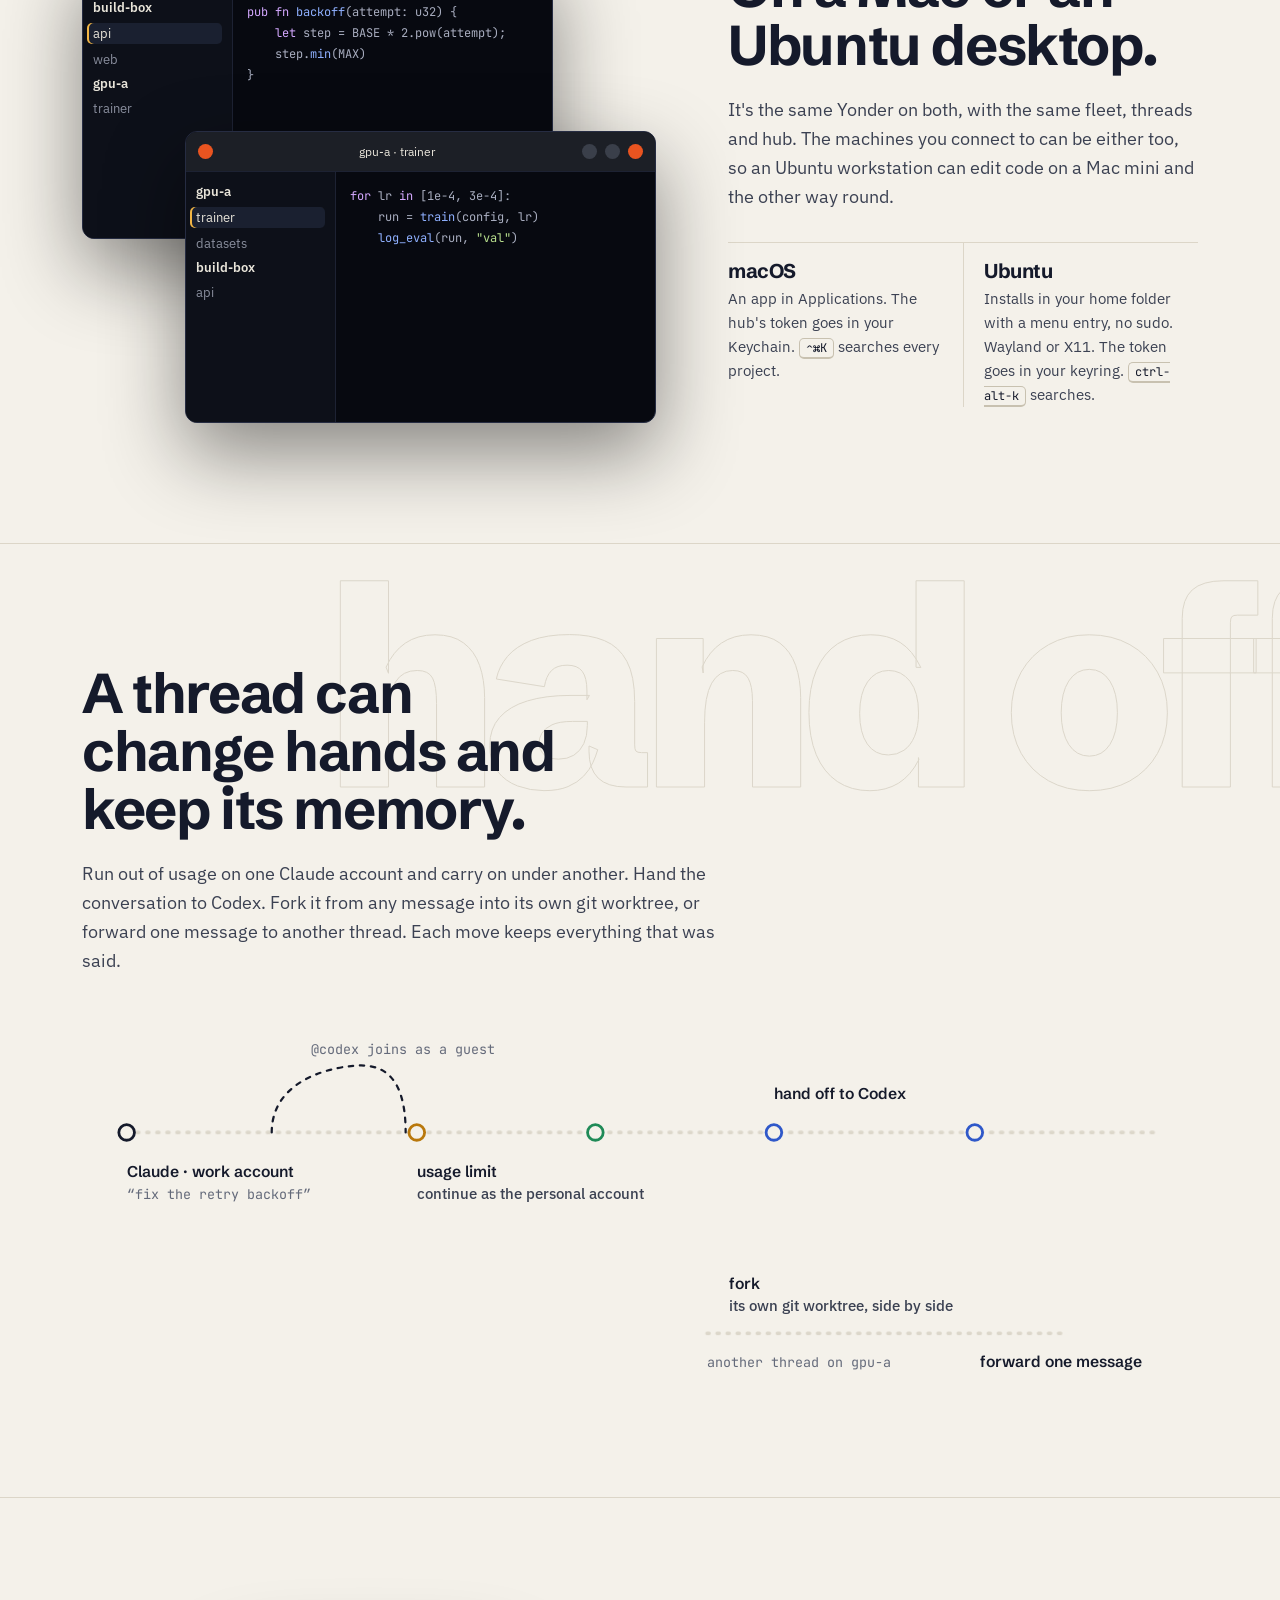
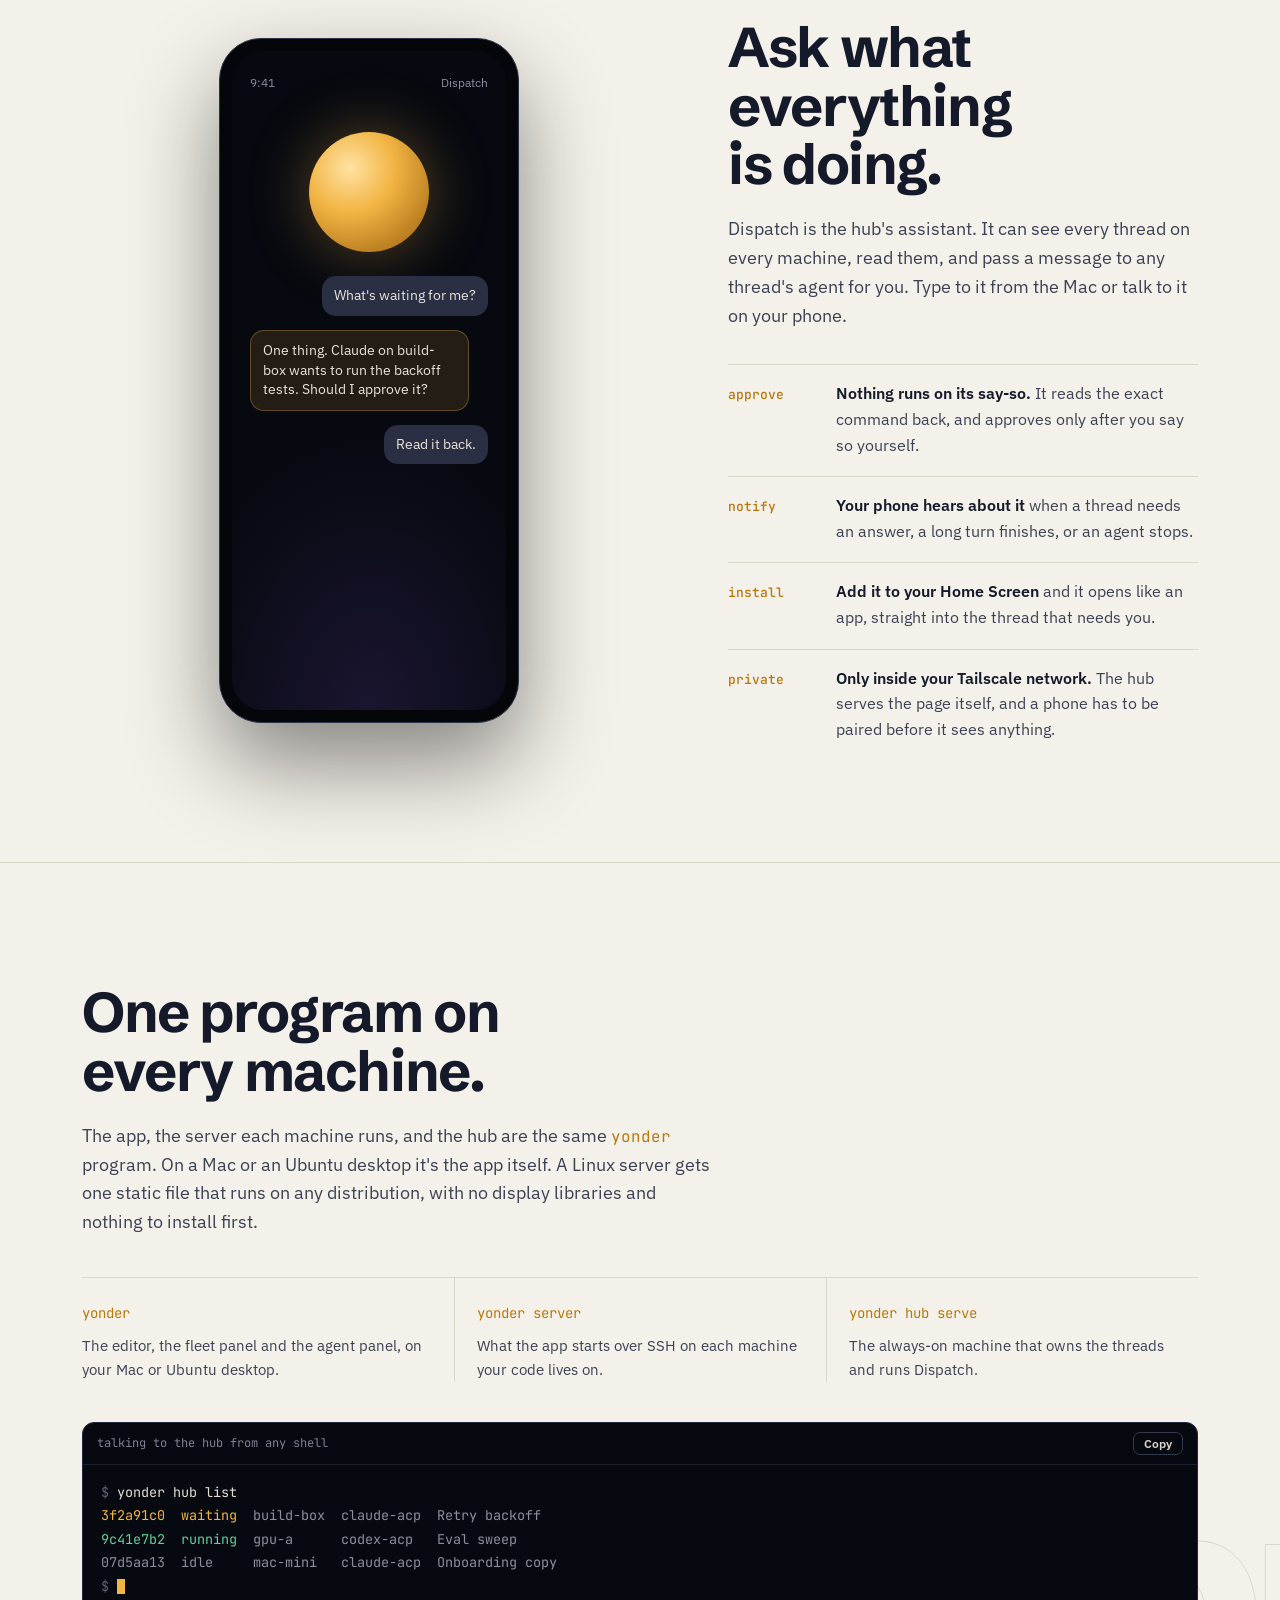
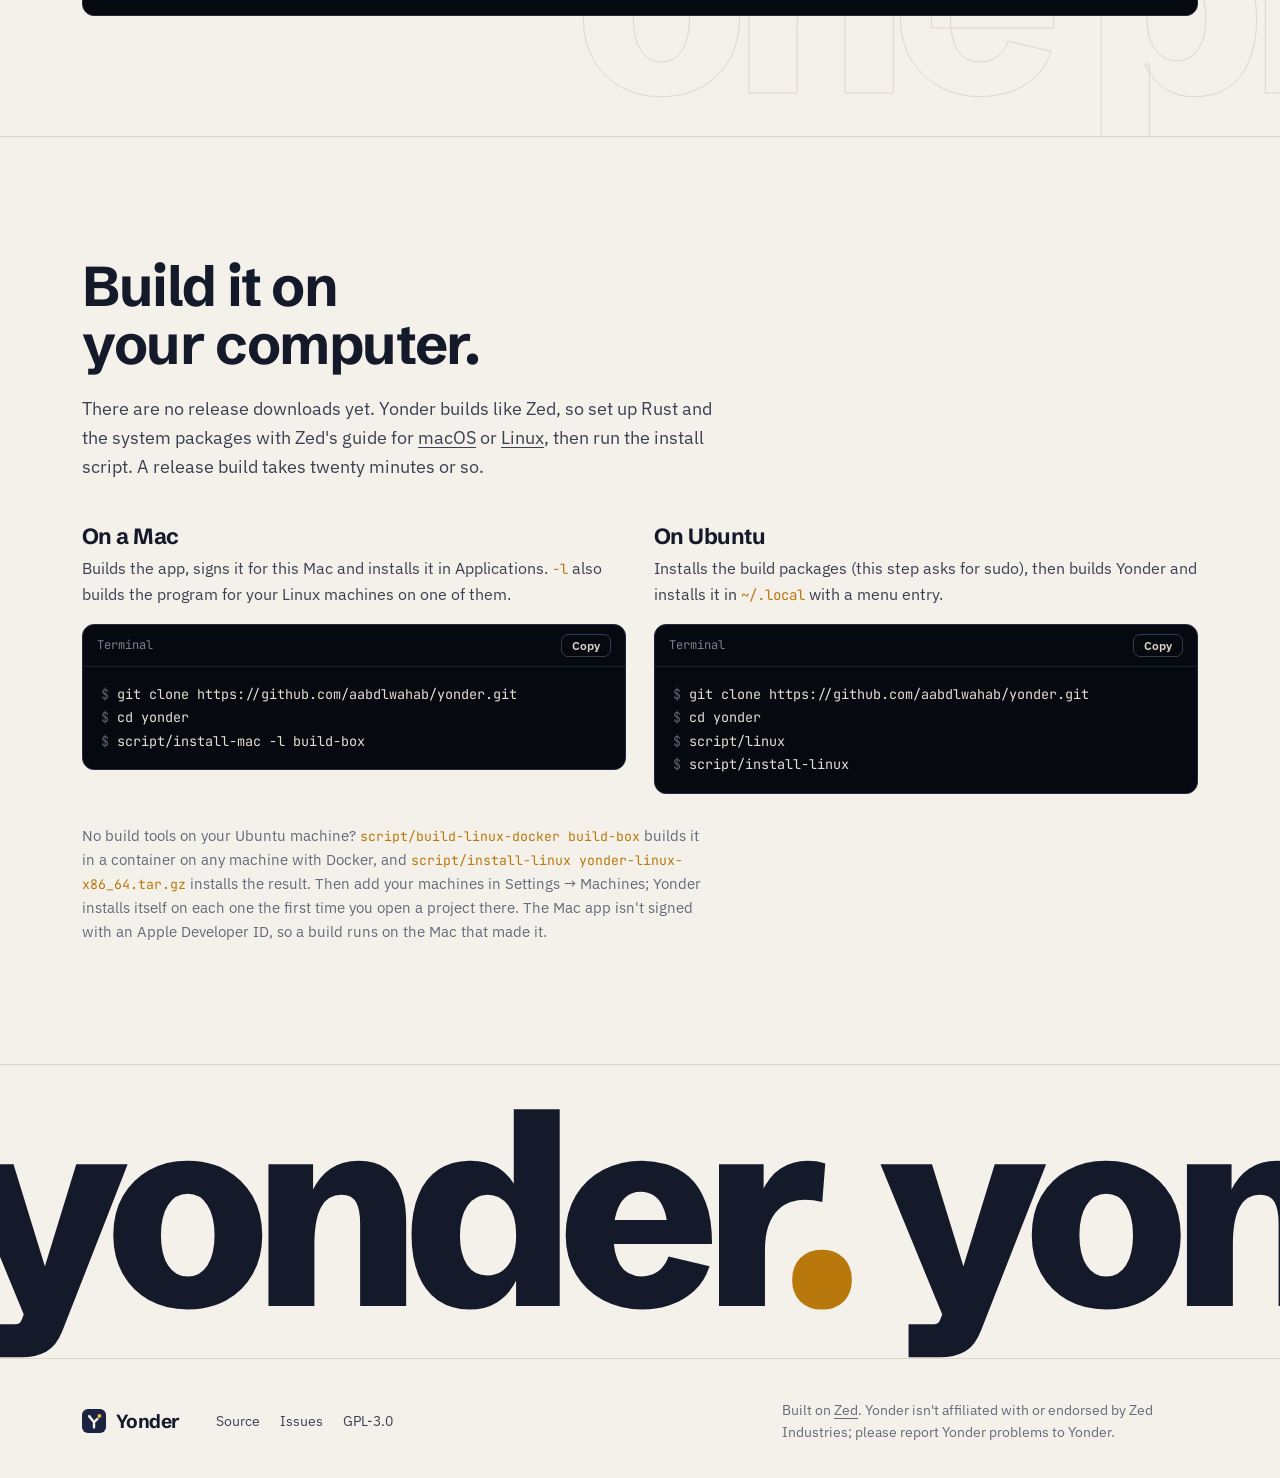
==== commit dd97b0ef: "Publish the site from 1427ca357b" ====
--- a/index.html
+++ b/index.html
@@ -28,7 +28,7 @@
     <link rel="preconnect" href="https://fonts.googleapis.com" />
     <link rel="preconnect" href="https://fonts.gstatic.com" crossorigin />
     <link rel="stylesheet" href="https://fonts.googleapis.com/css2?family=IBM+Plex+Sans:wght@400;500;600&family=JetBrains+Mono:wght@400;500&family=Schibsted+Grotesk:wght@600;700;800&display=swap" />
-    <link rel="stylesheet" href="assets/site.css" />
+    <link rel="stylesheet" href="assets/site.css?v=1427ca357b" />
     <link rel="icon" type="image/svg+xml" href="assets/mark.svg" />
     <link rel="apple-touch-icon" href="assets/icon-180.png" />
   </head>
@@ -490,7 +490,7 @@
       </div>
     </footer>
 
-    <script src="assets/sky.js"></script>
-    <script src="assets/site.js"></script>
+    <script src="assets/sky.js?v=1427ca357b"></script>
+    <script src="assets/site.js?v=1427ca357b"></script>
   </body>
 </html>
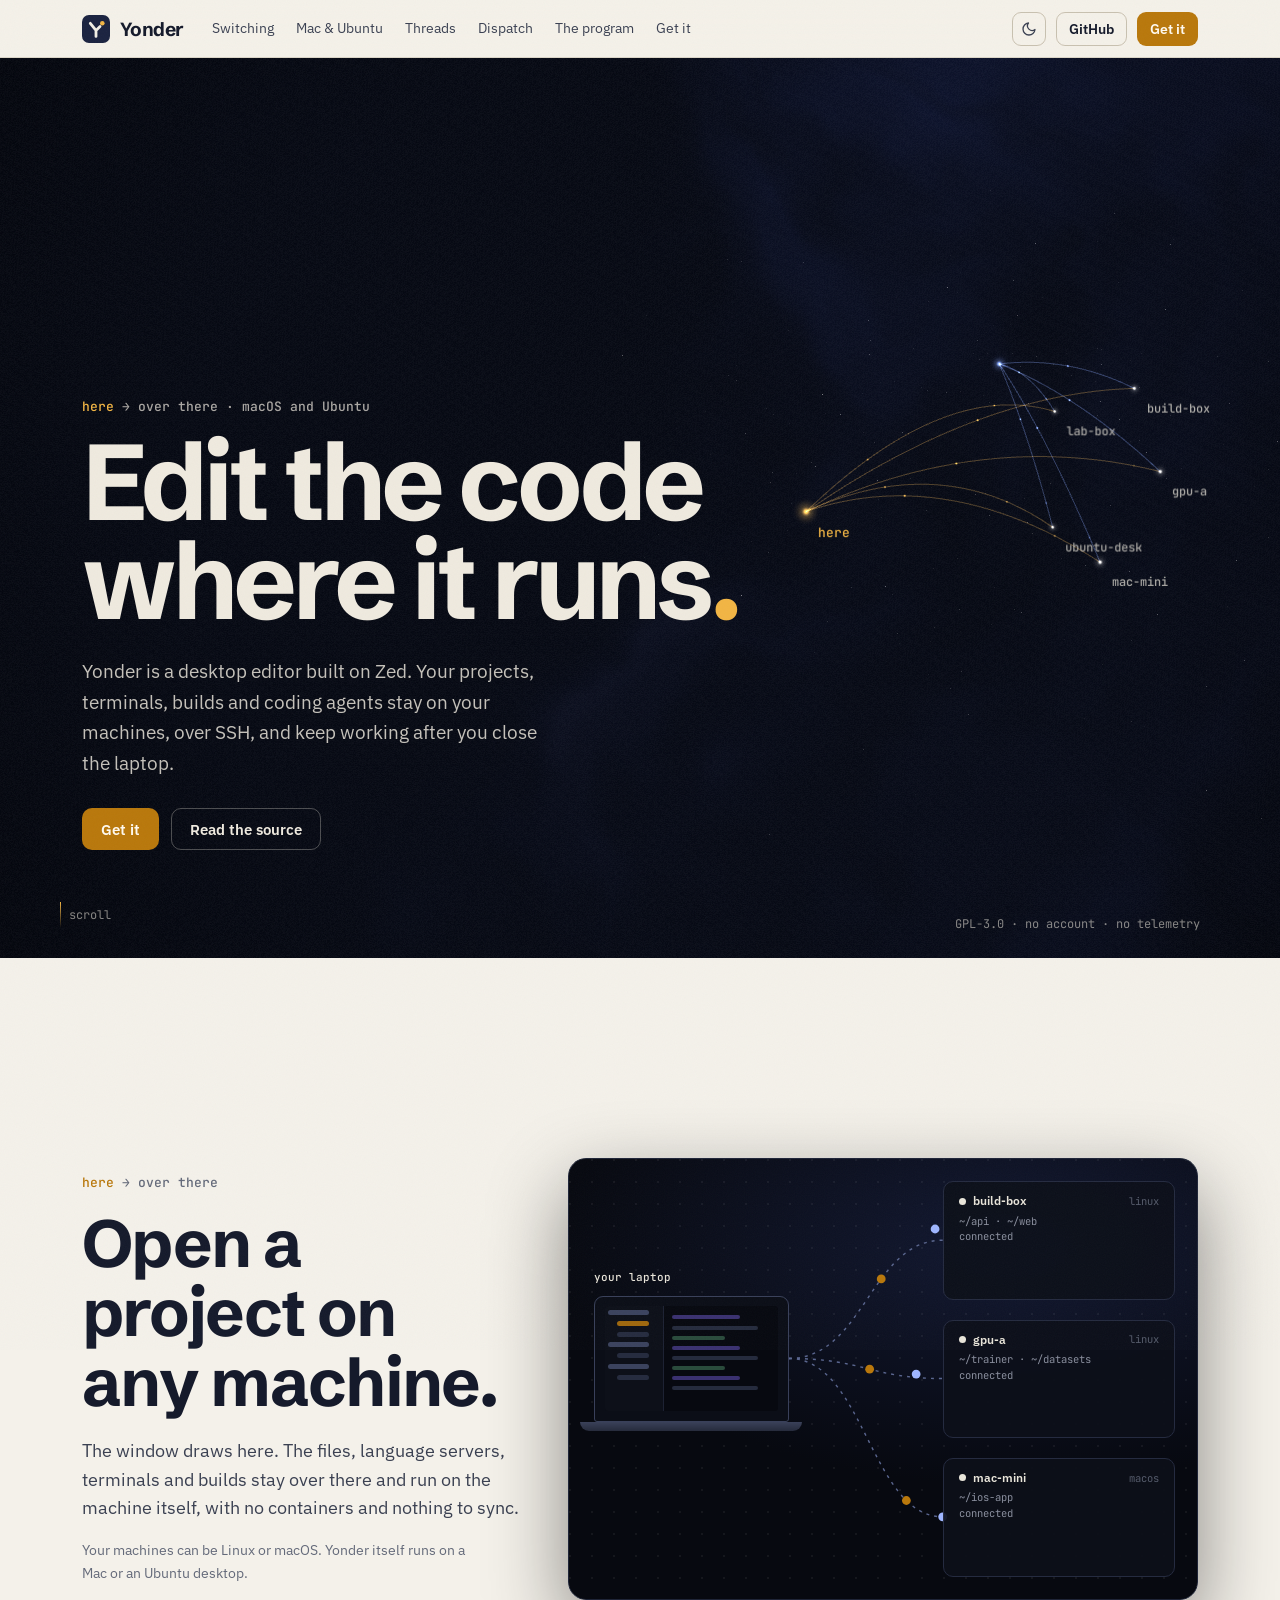
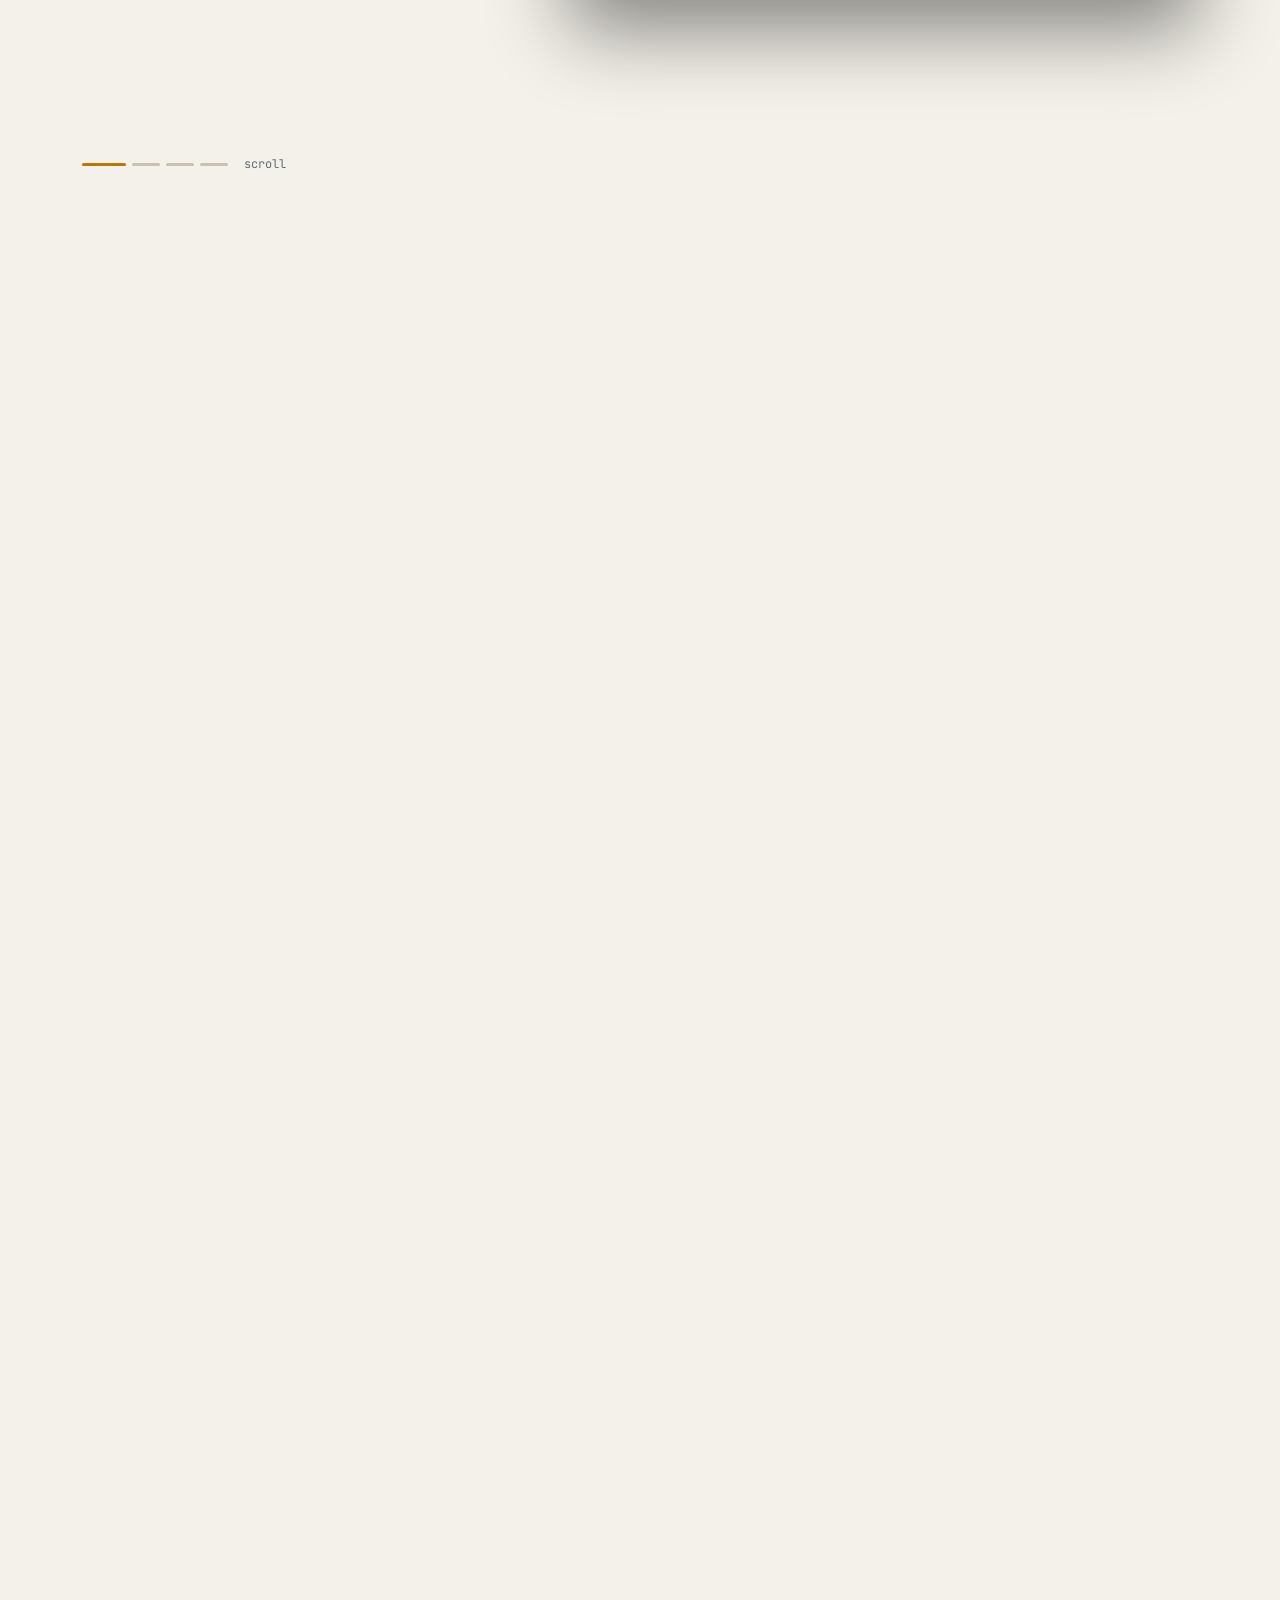
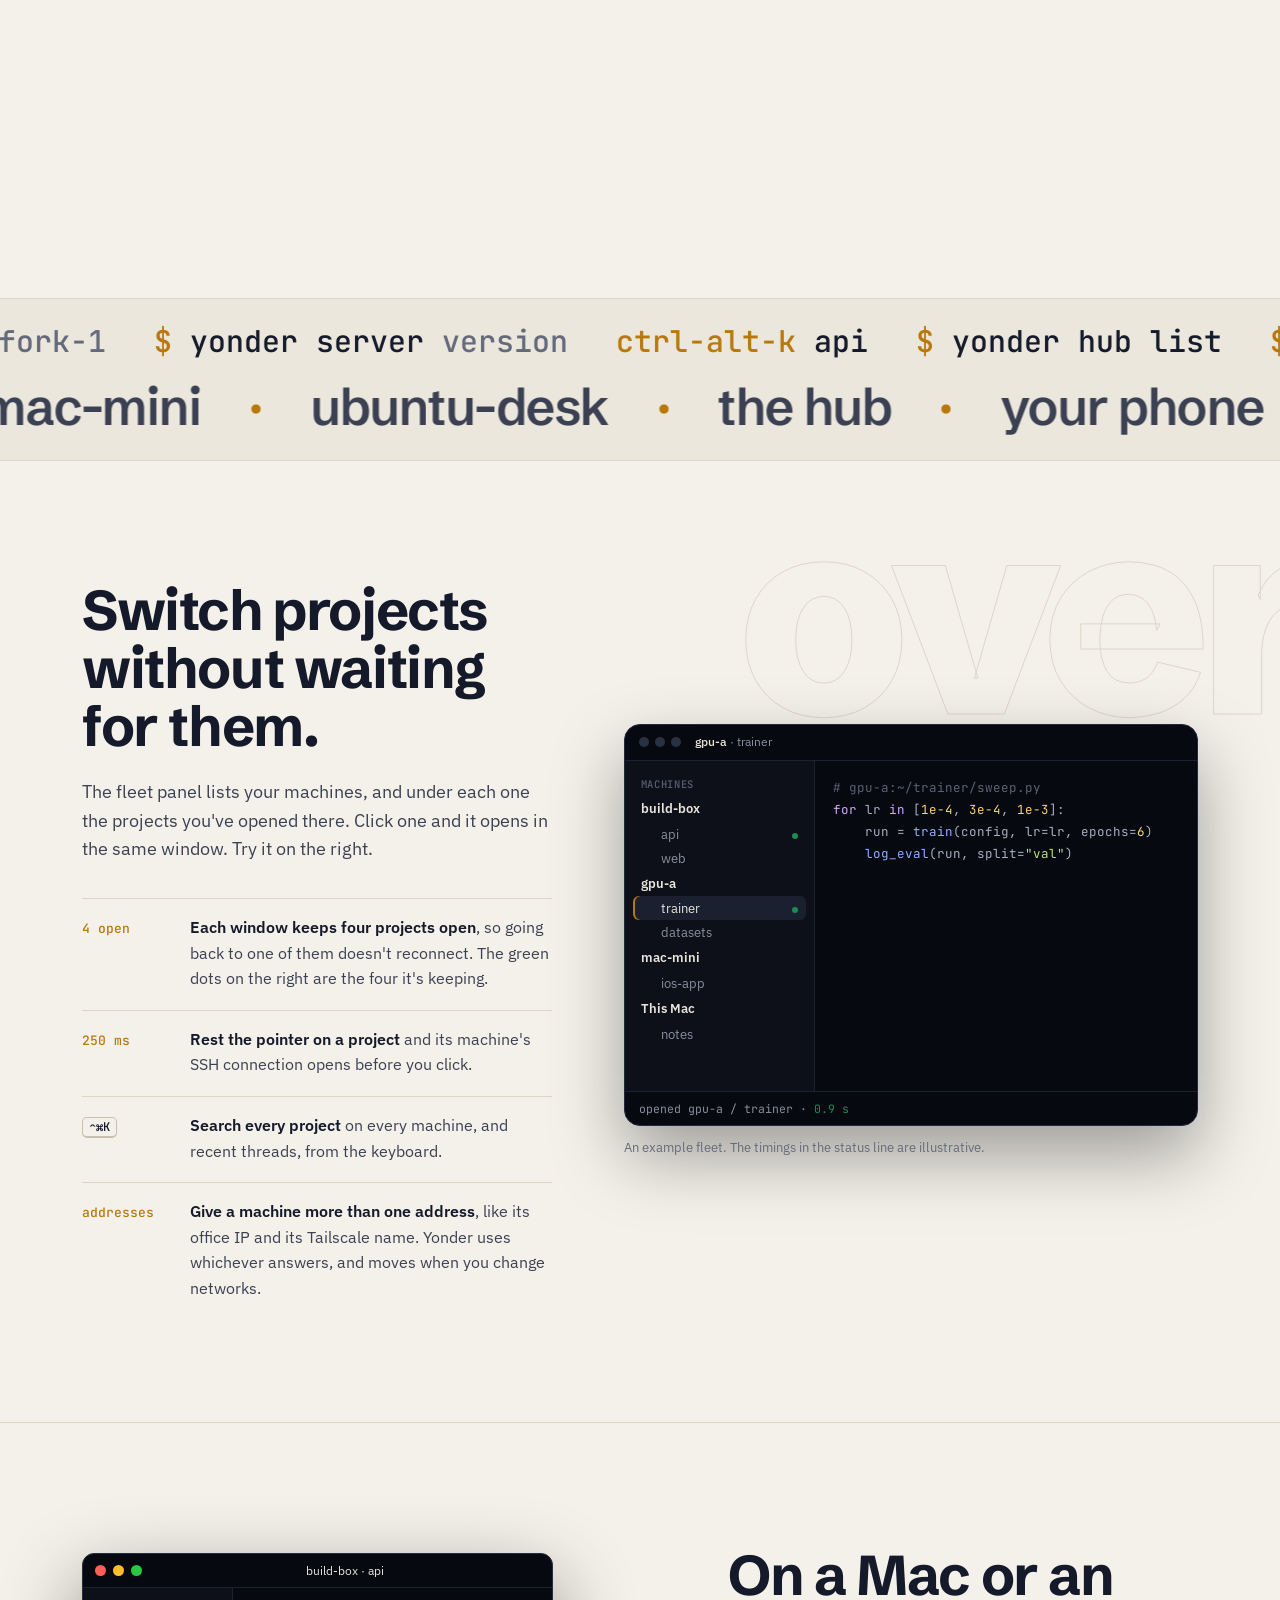
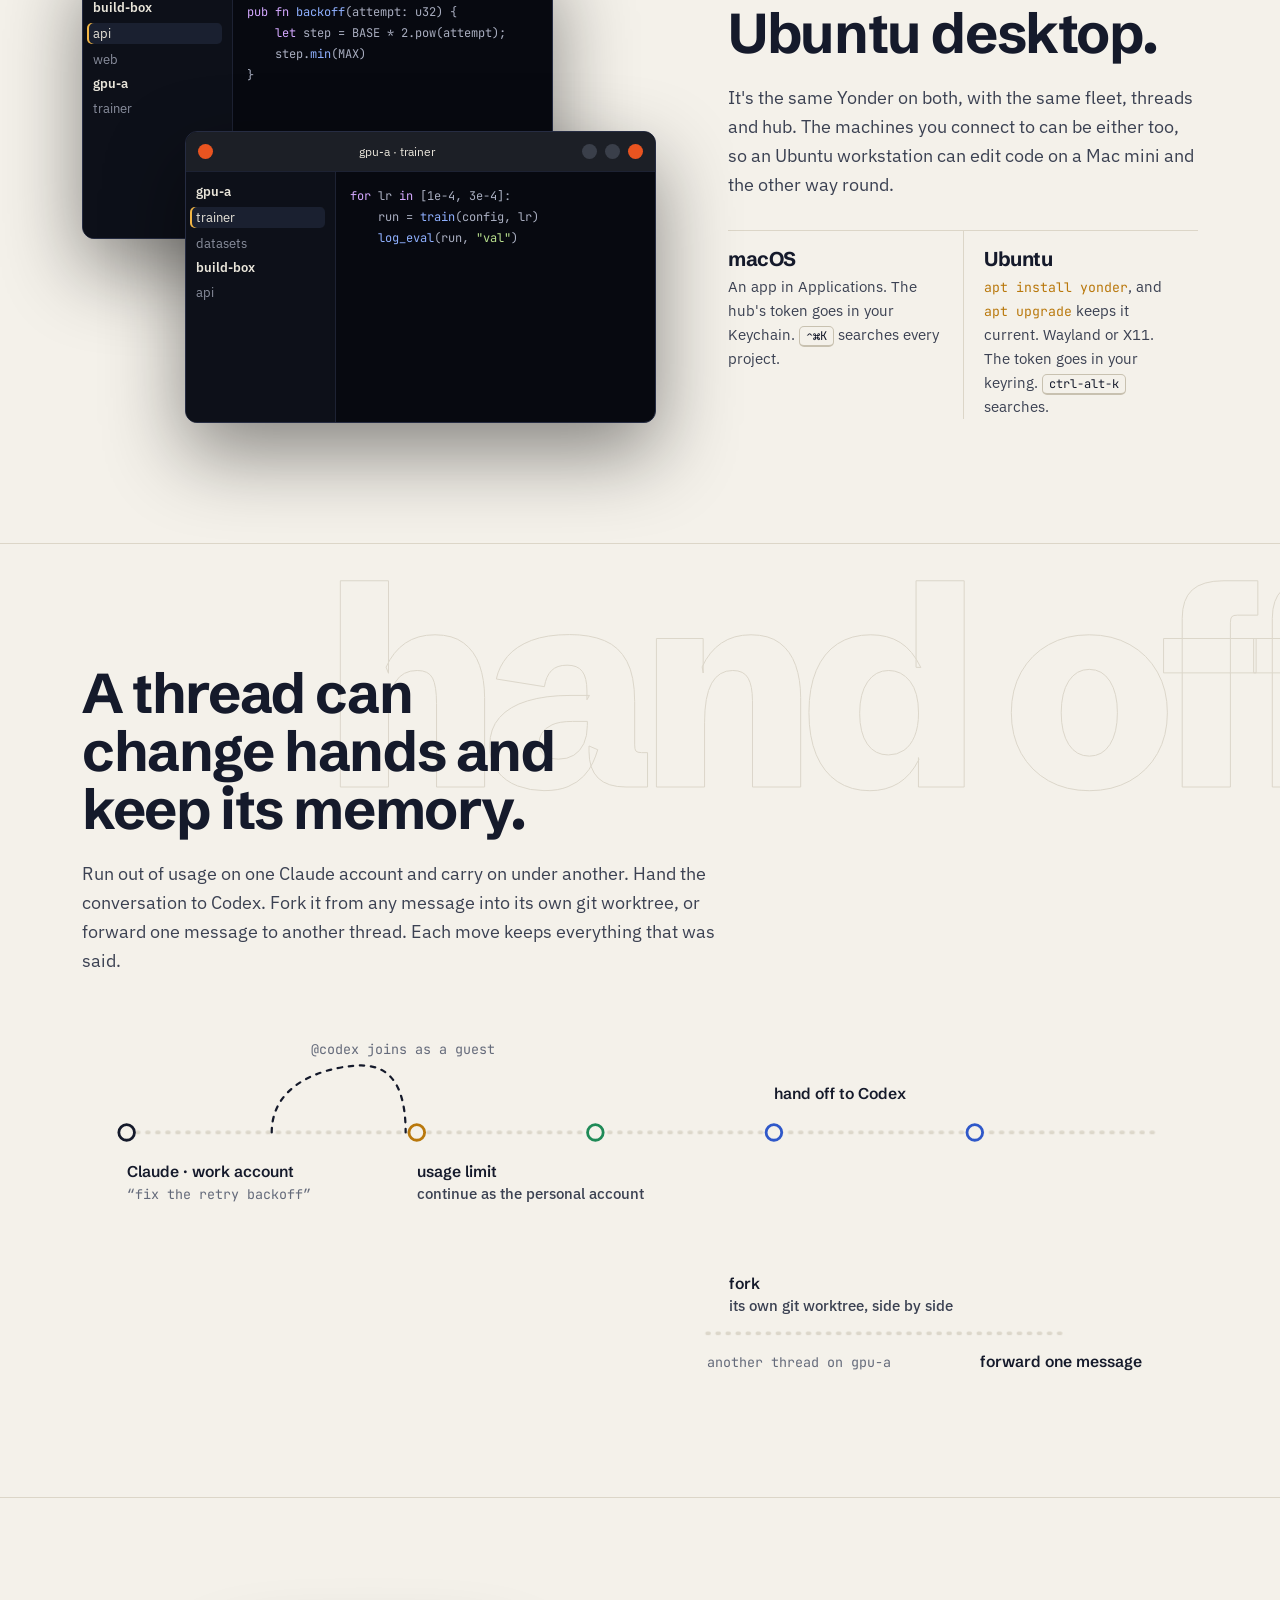
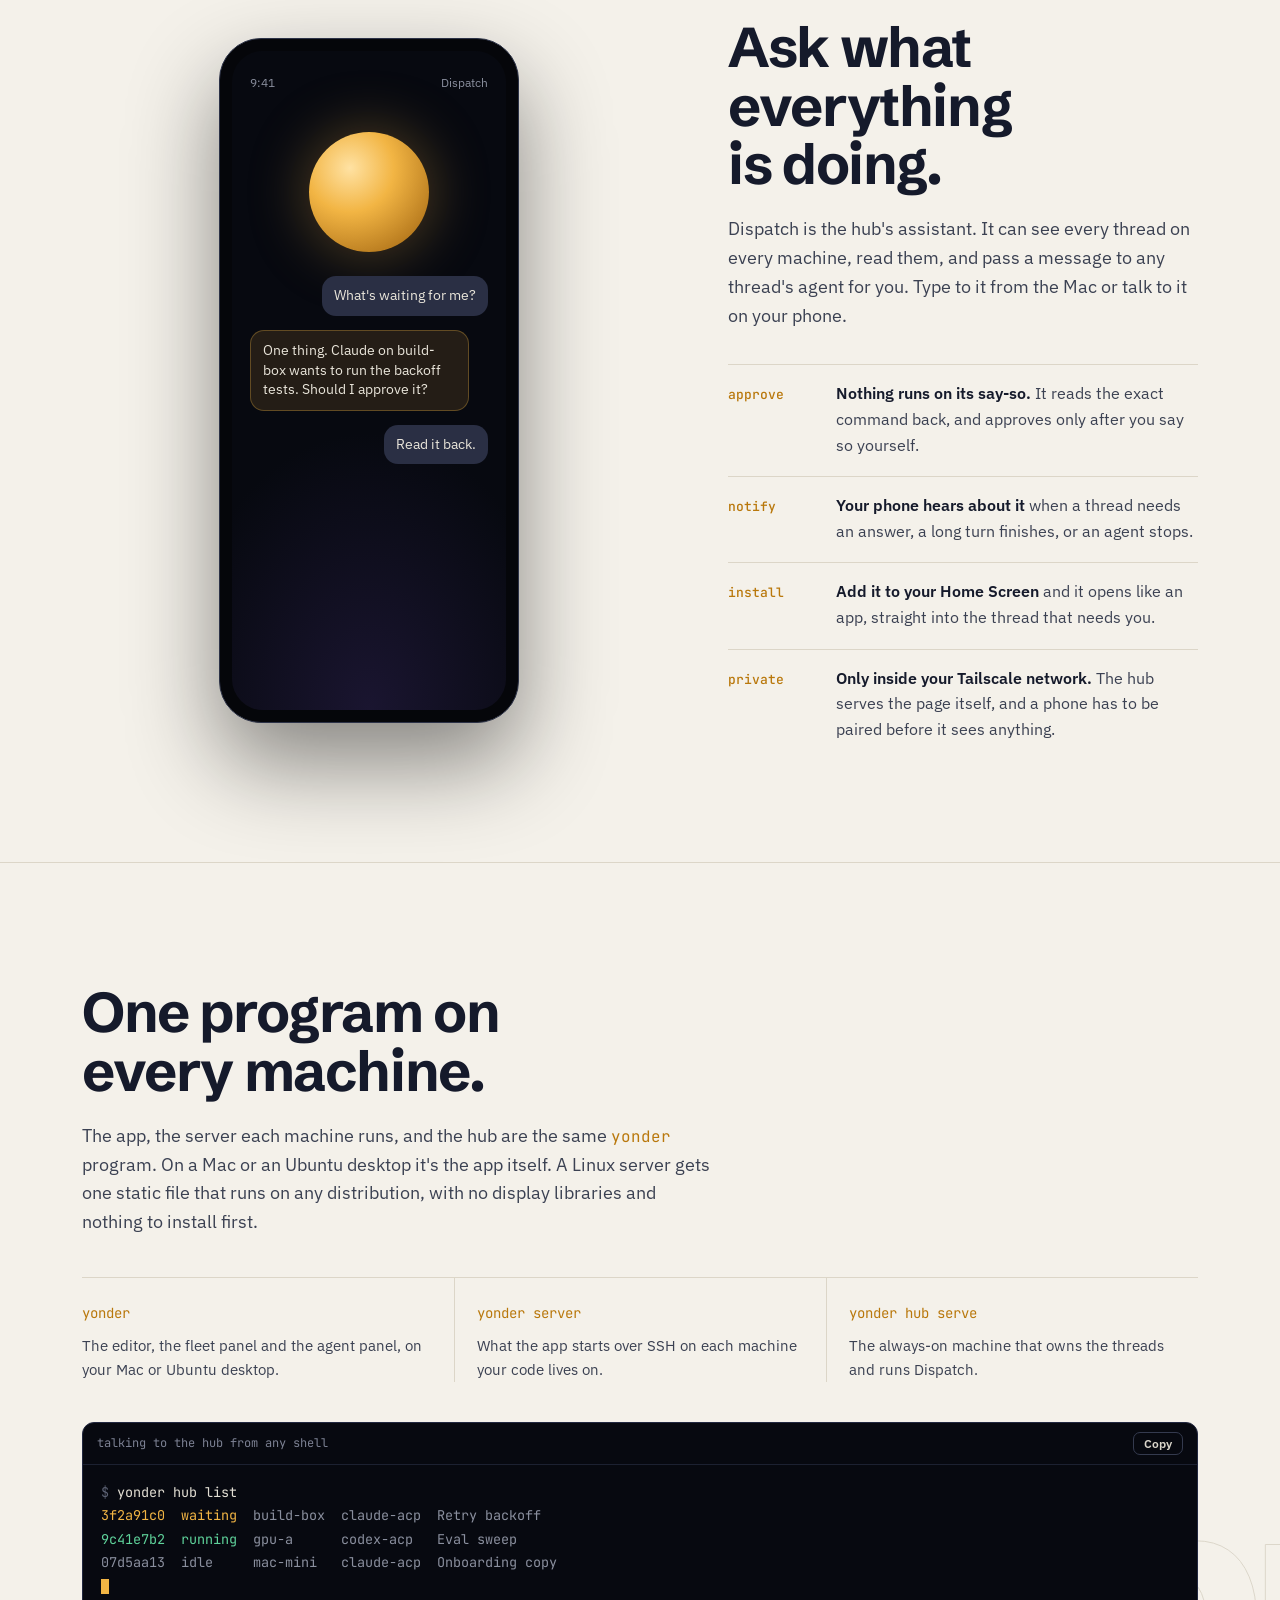
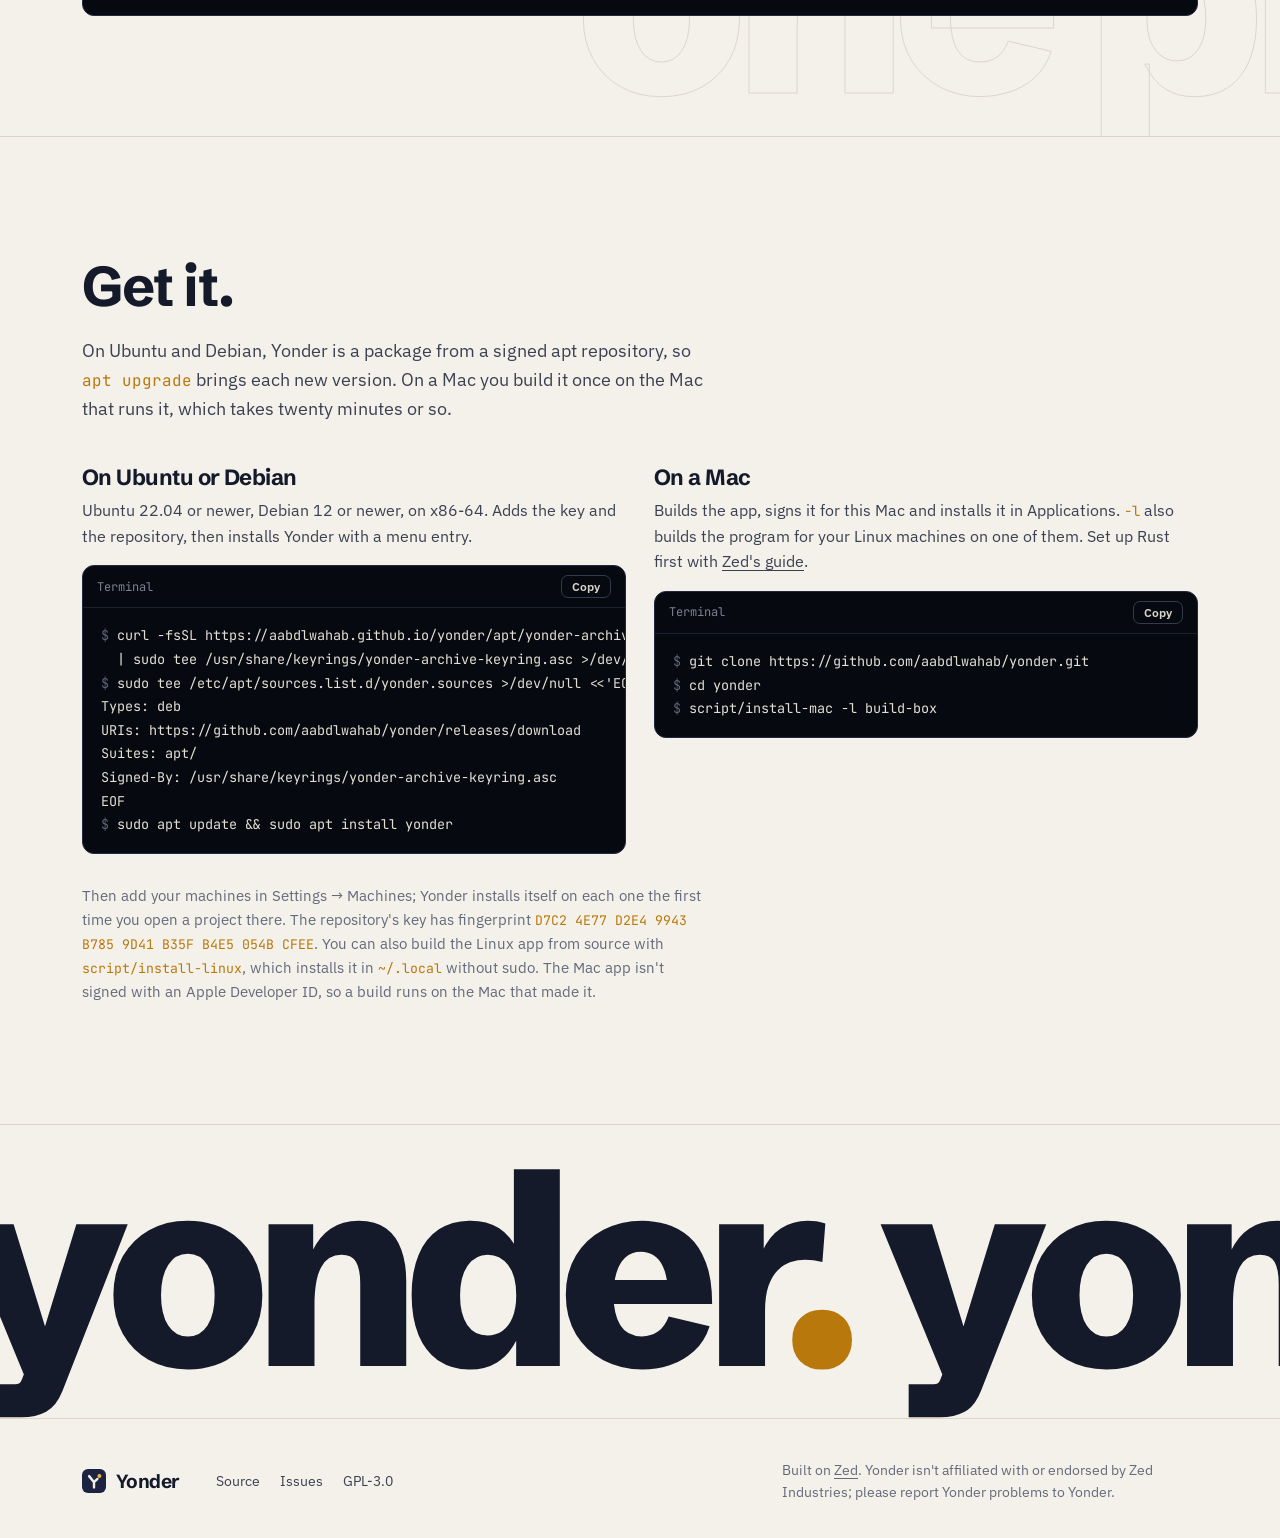
==== commit 70e308ba: "Publish the site from cd8ecd9bbe" ====
--- a/index.html
+++ b/index.html
@@ -28,7 +28,7 @@
     <link rel="preconnect" href="https://fonts.googleapis.com" />
     <link rel="preconnect" href="https://fonts.gstatic.com" crossorigin />
     <link rel="stylesheet" href="https://fonts.googleapis.com/css2?family=IBM+Plex+Sans:wght@400;500;600&family=JetBrains+Mono:wght@400;500&family=Schibsted+Grotesk:wght@600;700;800&display=swap" />
-    <link rel="stylesheet" href="assets/site.css?v=1427ca357b" />
+    <link rel="stylesheet" href="assets/site.css?v=cd8ecd9bbe" />
     <link rel="icon" type="image/svg+xml" href="assets/mark.svg" />
     <link rel="apple-touch-icon" href="assets/icon-180.png" />
   </head>
@@ -49,7 +49,7 @@
           <a href="#threads">Threads</a>
           <a href="#dispatch">Dispatch</a>
           <a href="#program">The program</a>
-          <a href="#build">Build it</a>
+          <a href="#get">Get it</a>
         </nav>
         <div class="hdr-right">
           <button class="icon-btn" id="theme" type="button" aria-label="Switch between light and dark">
@@ -57,7 +57,7 @@
             <svg class="i-moon" width="16" height="16" viewBox="0 0 24 24" fill="none" stroke="currentColor" stroke-width="2" stroke-linecap="round" stroke-linejoin="round"><path d="M21 12.8A9 9 0 1 1 11.2 3a7 7 0 0 0 9.8 9.8Z"/></svg>
           </button>
           <a class="btn btn-line btn-small" href="https://github.com/aabdlwahab/yonder">GitHub</a>
-          <a class="btn btn-amber btn-small" href="#build">Build it</a>
+          <a class="btn btn-amber btn-small" href="#get">Get it</a>
         </div>
       </div>
       <div class="progress" aria-hidden="true"></div>
@@ -77,7 +77,7 @@
             agents stay on your machines, over SSH, and keep working after you close the laptop.
           </p>
           <div class="ctas">
-            <a class="btn btn-amber" href="#build">Build it</a>
+            <a class="btn btn-amber" href="#get">Get it</a>
             <a class="btn btn-line" href="https://github.com/aabdlwahab/yonder">Read the source</a>
           </div>
           <div class="hero-foot">
@@ -316,7 +316,7 @@
             </p>
             <div class="plats">
               <div class="plat rv d1"><h3>macOS</h3><p>An app in Applications. The hub's token goes in your Keychain. <kbd>⌃⌘K</kbd> searches every project.</p></div>
-              <div class="plat rv d2"><h3>Ubuntu</h3><p>Installs in your home folder with a menu entry, no sudo. Wayland or X11. The token goes in your keyring. <kbd>ctrl-alt-k</kbd> searches.</p></div>
+              <div class="plat rv d2"><h3>Ubuntu</h3><p><code>apt install yonder</code>, and <code>apt upgrade</code> keeps it current. Wayland or X11. The token goes in your keyring. <kbd>ctrl-alt-k</kbd> searches.</p></div>
             </div>
           </div>
         </div>
@@ -423,21 +423,35 @@
         </div>
       </section>
 
-      <!-- ========================= BUILD IT ========================= -->
-      <section class="sec" id="build">
+      <!-- ========================= GET IT ========================= -->
+      <section class="sec" id="get">
         <div class="wrap">
-          <h2 class="rv">Build it on your computer.</h2>
+          <h2 class="rv">Get it.</h2>
           <p class="lead rv d1">
-            There are no release downloads yet. Yonder builds like Zed, so set up Rust and the
-            system packages with Zed's guide for
-            <a href="https://github.com/aabdlwahab/yonder/blob/main/docs/src/development/macos.md">macOS</a> or
-            <a href="https://github.com/aabdlwahab/yonder/blob/main/docs/src/development/linux.md">Linux</a>,
-            then run the install script. A release build takes twenty minutes or so.
+            On Ubuntu and Debian, Yonder is a package from a signed apt repository, so
+            <code>apt upgrade</code> brings each new version. On a Mac you build it once on the
+            Mac that runs it, which takes twenty minutes or so.
           </p>
           <div class="get">
             <div class="rv d1">
+              <h3>On Ubuntu or Debian</h3>
+              <p>Ubuntu 22.04 or newer, Debian 12 or newer, on x86-64. Adds the key and the repository, then installs Yonder with a menu entry.</p>
+              <div class="term">
+                <div class="term-h"><span>Terminal</span><button class="copy" type="button" data-copy="get-apt">Copy</button></div>
+<pre id="get-apt"><span class="p">$ </span>curl -fsSL https://aabdlwahab.github.io/yonder/apt/yonder-archive-keyring.asc \
+  | sudo tee /usr/share/keyrings/yonder-archive-keyring.asc >/dev/null
+<span class="p">$ </span>sudo tee /etc/apt/sources.list.d/yonder.sources >/dev/null &lt;&lt;'EOF'
+Types: deb
+URIs: https://github.com/aabdlwahab/yonder/releases/download
+Suites: apt/
+Signed-By: /usr/share/keyrings/yonder-archive-keyring.asc
+EOF
+<span class="p">$ </span>sudo apt update && sudo apt install yonder</pre>
+              </div>
+            </div>
+            <div class="rv d2">
               <h3>On a Mac</h3>
-              <p>Builds the app, signs it for this Mac and installs it in Applications. <code>-l</code> also builds the program for your Linux machines on one of them.</p>
+              <p>Builds the app, signs it for this Mac and installs it in Applications. <code>-l</code> also builds the program for your Linux machines on one of them. Set up Rust first with <a href="https://github.com/aabdlwahab/yonder/blob/main/docs/src/development/macos.md">Zed's guide</a>.</p>
               <div class="term">
                 <div class="term-h"><span>Terminal</span><button class="copy" type="button" data-copy="get-mac">Copy</button></div>
 <pre id="get-mac"><span class="p">$ </span>git clone https://github.com/aabdlwahab/yonder.git
@@ -445,25 +459,14 @@
 <span class="p">$ </span>script/install-mac -l build-box</pre>
               </div>
             </div>
-            <div class="rv d2">
-              <h3>On Ubuntu</h3>
-              <p>Installs the build packages (this step asks for sudo), then builds Yonder and installs it in <code>~/.local</code> with a menu entry.</p>
-              <div class="term">
-                <div class="term-h"><span>Terminal</span><button class="copy" type="button" data-copy="get-linux">Copy</button></div>
-<pre id="get-linux"><span class="p">$ </span>git clone https://github.com/aabdlwahab/yonder.git
-<span class="p">$ </span>cd yonder
-<span class="p">$ </span>script/linux
-<span class="p">$ </span>script/install-linux</pre>
-              </div>
-            </div>
           </div>
           <p class="after rv d1">
-            No build tools on your Ubuntu machine? <code>script/build-linux-docker build-box</code>
-            builds it in a container on any machine with Docker, and
-            <code>script/install-linux yonder-linux-x86_64.tar.gz</code> installs the result. Then add
-            your machines in Settings → Machines; Yonder installs itself on each one the first time
-            you open a project there. The Mac app isn't signed with an Apple Developer ID, so a
-            build runs on the Mac that made it.
+            Then add your machines in Settings → Machines; Yonder installs itself on each one the
+            first time you open a project there. The repository's key has fingerprint
+            <code>D7C2 4E77 D2E4 9943 B785 9D41 B35F B4E5 054B CFEE</code>. You can also
+            build the Linux app from source with <code>script/install-linux</code>, which installs
+            it in <code>~/.local</code> without sudo. The Mac app isn't signed with an Apple
+            Developer ID, so a build runs on the Mac that made it.
           </p>
         </div>
       </section>
@@ -490,7 +493,7 @@
       </div>
     </footer>
 
-    <script src="assets/sky.js?v=1427ca357b"></script>
-    <script src="assets/site.js?v=1427ca357b"></script>
+    <script src="assets/sky.js?v=cd8ecd9bbe"></script>
+    <script src="assets/site.js?v=cd8ecd9bbe"></script>
   </body>
 </html>
